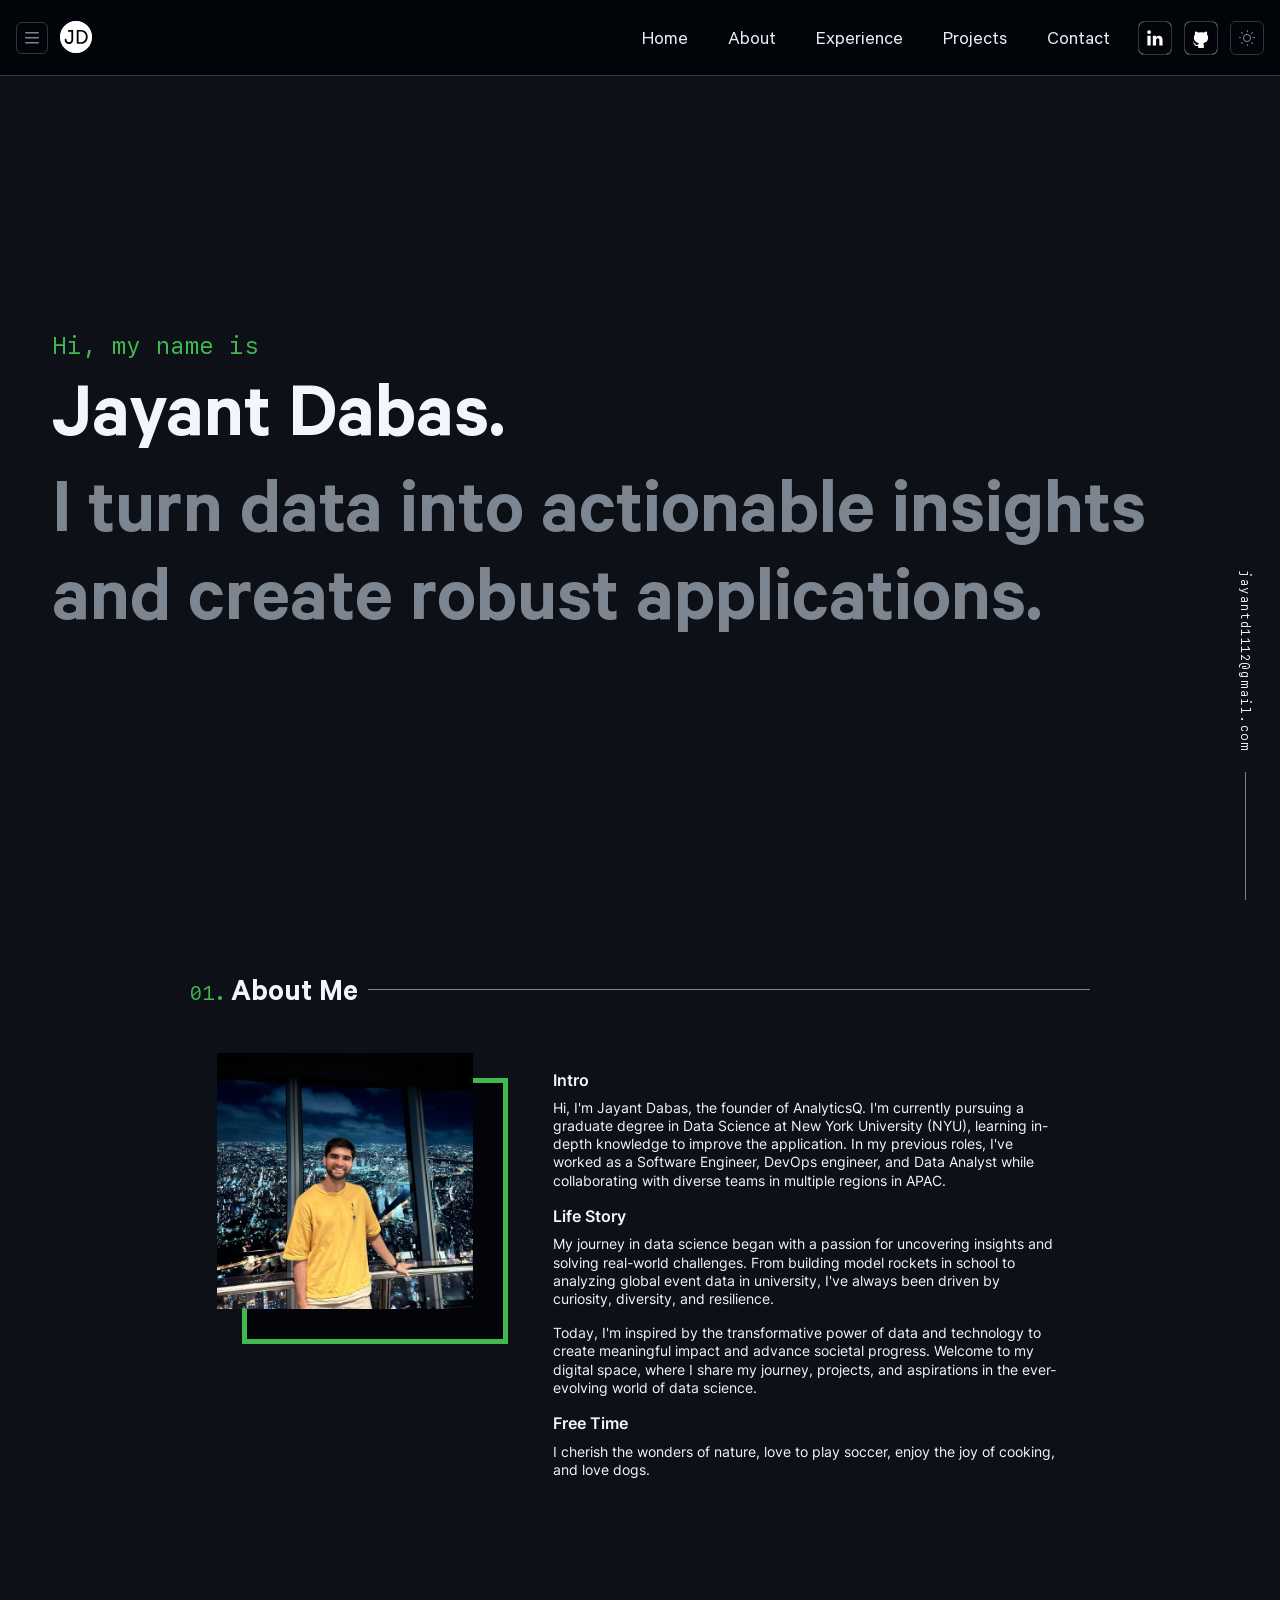
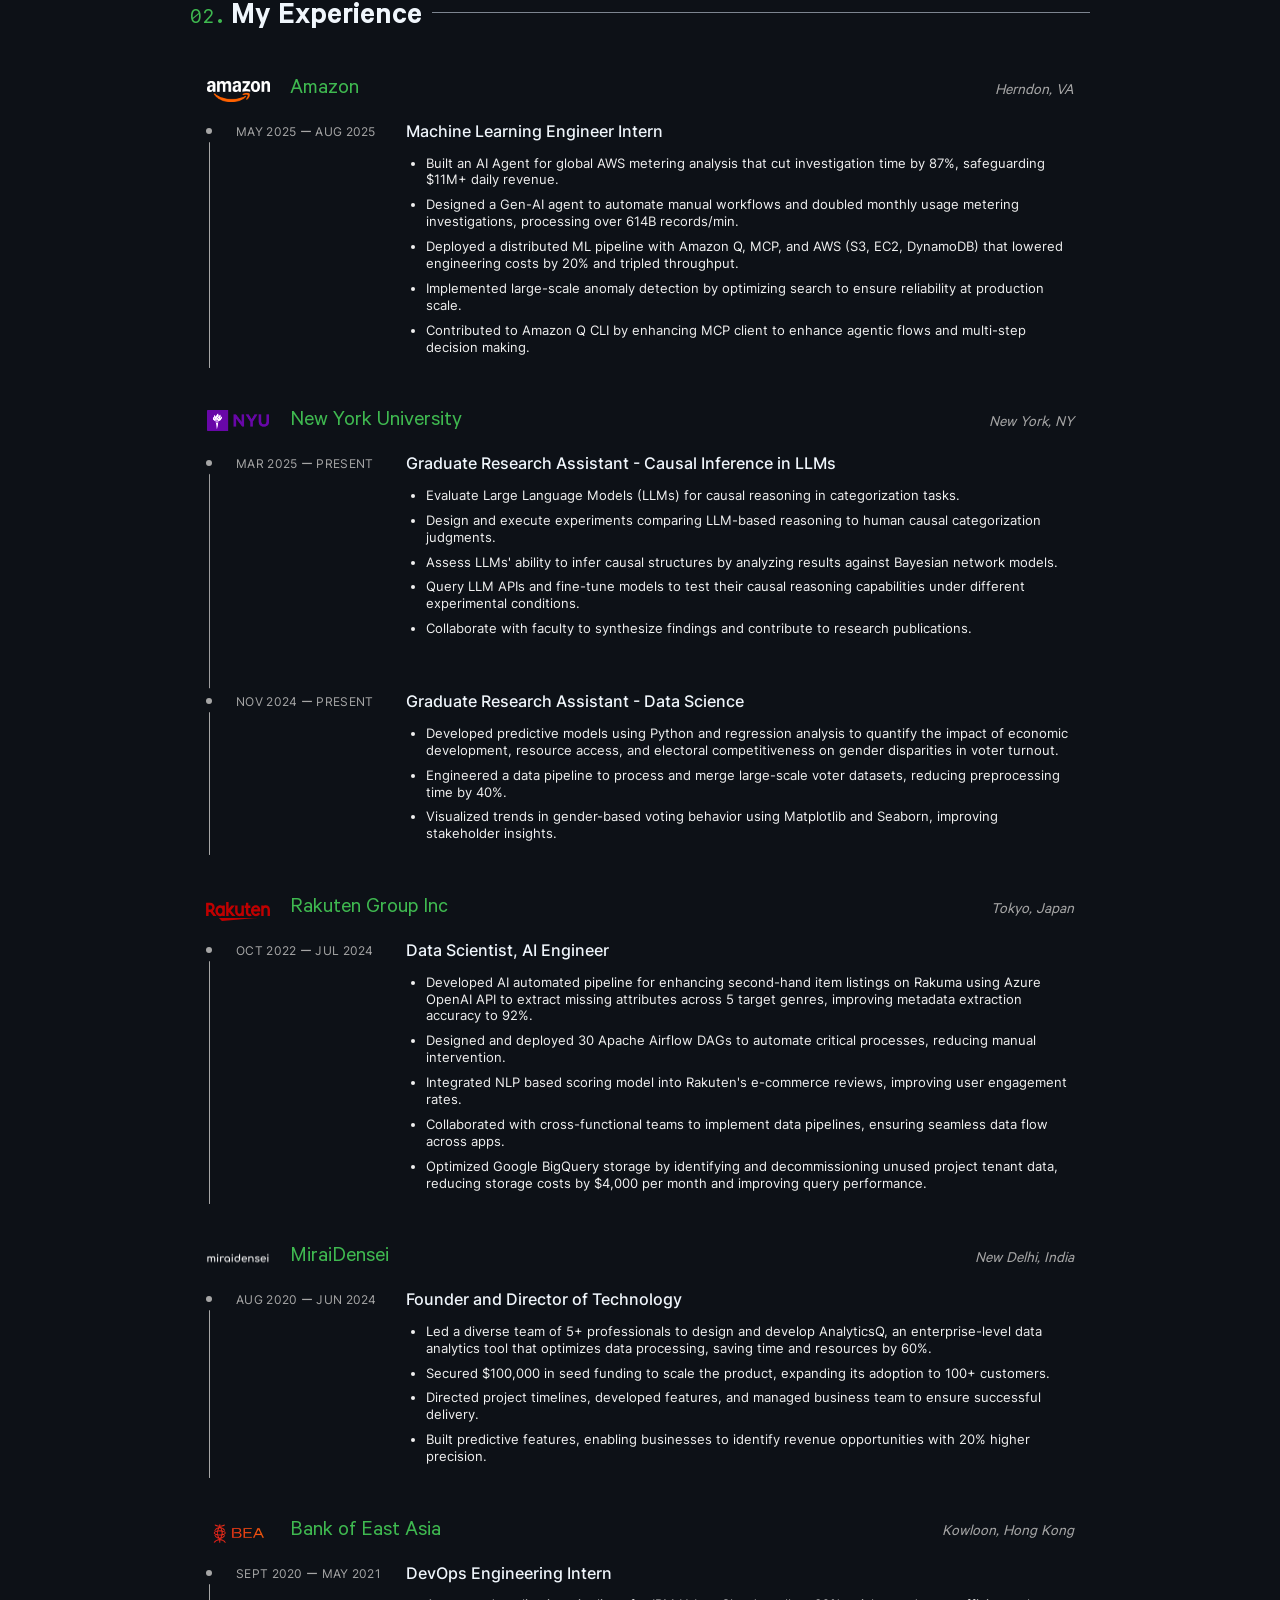
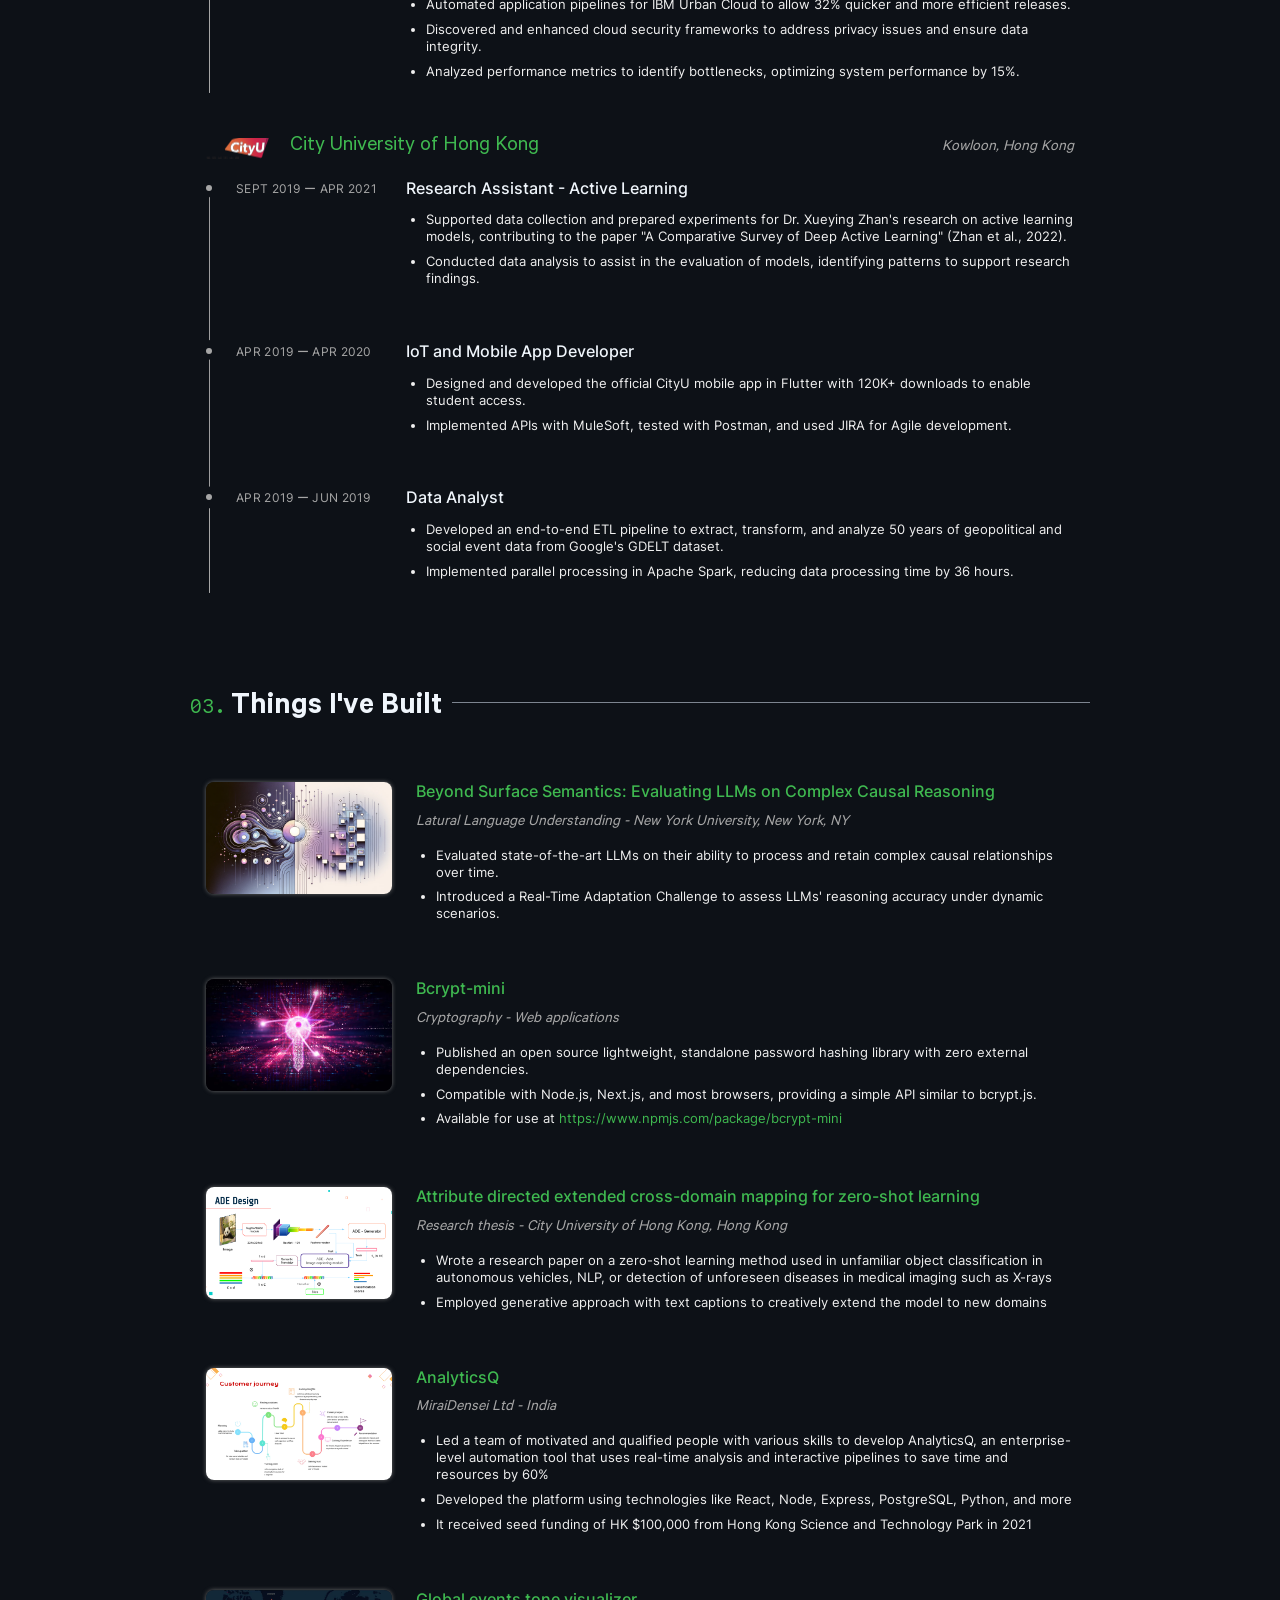
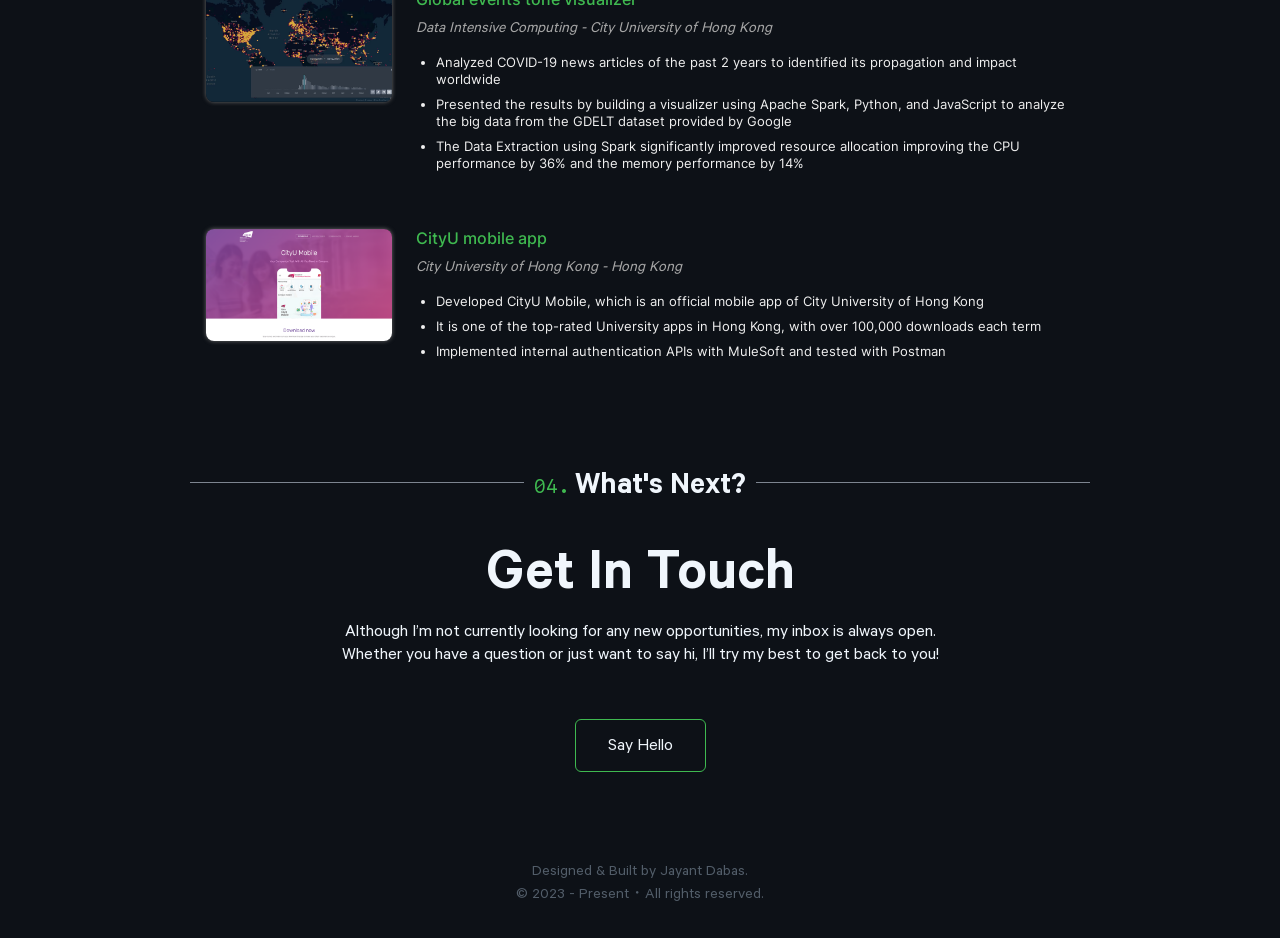
==== index.html @ b261d0c9 "Update index.html" ====
<!DOCTYPE html>
<html lang="en">

<head>

  <!-- Google tag (gtag.js) -->
  <script async src="https://www.googletagmanager.com/gtag/js?id=G-81ZZ52TX3E"></script>
  <script>
    window.dataLayer = window.dataLayer || [];
    function gtag() { dataLayer.push(arguments); }
    gtag('js', new Date());

    gtag('config', 'G-81ZZ52TX3E');
  </script>

  <script type="application/ld+json">
  {
    "@context": "https://schema.org",
    "@type": "Organization",
    "url": "https://dabasjayant.github.io/",
    "logo": "https://dabasjayant.github.io/assets/image/profile.jpeg",
    "name": "Jayant Dabas",
    "legalName": "Jayant Dabas",
    "keywords": "jayant dabas, software developer, technology, entrepreneur, person website, data science, machine learning, positive impact, analytical, artificial intelligence",
    "description": "Welcome to the digital space of Jayant Dabas, founder of AnalyticsQ and a graduate student in Data Science at NYU. Explore insights from a diverse career spanning software engineering, DevOps, and data analysis."
  }
  </script>

  <meta charset="utf-8">

  <meta name="viewport" content="width=device-width, initial-scale=1">

  <meta name="google-site-verification" content="XNe88k8NsszHUNG-4FlVKNtCWno34eiRzULheeuXE-c">

  <meta name="author" content="Jayant Dabas">
  <meta name="description" content="Welcome to the digital space of Jayant Dabas, founder of AnalyticsQ and a graduate student in Data Science at NYU. Explore insights from a diverse career spanning software engineering, DevOps, and data analysis.">
  <meta name="keywords" content="jayant dabas, software developer, technology, entrepreneur, personal website, data science, machine learning, positive impact, analytical, artificial intelligence">

  <link rel="apple-touch-icon" sizes="180x180" href="./apple-touch-icon.png">
  <link rel="icon" href="./favicon.ico?">
  <link rel="icon" type="image/png" sizes="32x32" href="./favicon-32x32.png">
  <link rel="icon" type="image/png" sizes="16x16" href="./favicon-16x16.png">
  <link rel="manifest" href="./site.webmanifest">
  <link rel="mask-icon" href="./safari-pinned-tab.svg" color="#02040a">
  <meta name="msapplication-TileColor" content="#02040a">
  <meta name="theme-color" content="#02040a">

  <meta property="og:type" content="article">
  <meta property="og:title" content="Jayant Dabas">
  <meta property="og:description" content="Welcome to the digital space of Jayant Dabas, founder of AnalyticsQ and a graduate student in Data Science at NYU. Explore insights from a diverse career spanning software engineering, DevOps, and data analysis.">
  <meta property="og:image" content="https://dabasjayant.github.io/assets/logo/rounded.png">
  <meta property="og:url" content="https://dabasjayant.github.io">
  <meta property="og:site_name" content="Jayant Dabas">

  <meta name="twitter:title" content="Jayant Dabas">
  <meta name="twitter:description" content="Welcome to the digital space of Jayant Dabas, founder of AnalyticsQ and a graduate student in Data Science at NYU. Explore insights from a diverse career spanning software engineering, DevOps, and data analysis.">
  <meta name="twitter:image" content="https://dabasjayant.github.io/assets/logo/rounded.png">
  <meta name="twitter:site" content="@dabasjayant">
  <meta name="twitter:creator" content="@dabasjayant">

  <title>Jayant Dabas</title>

  <link rel="stylesheet" href="./css/common.css">
  <link rel="stylesheet" href="./css/navbar.css">
  <link rel="stylesheet" href="./css/index.css">
</head>

<body>
  <header>
    <div class="header">
      <div class="header-left">
        <div class="global-navbar">
          <button aria-label="Open global navigation menu" id="nav-menu-btn" type="button" class="button button-icon">
            <svg aria-hidden="true" height="16" viewBox="0 0 16 16" version="1.1" width="16" data-view-component="true" class="octicon octicon-three-bars Button-visual">
              <path d="M1 2.75A.75.75 0 0 1 1.75 2h12.5a.75.75 0 0 1 0 1.5H1.75A.75.75 0 0 1 1 2.75Zm0 5A.75.75 0 0 1 1.75 7h12.5a.75.75 0 0 1 0 1.5H1.75A.75.75 0 0 1 1 7.75ZM1.75 12h12.5a.75.75 0 0 1 0 1.5H1.75a.75.75 0 0 1 0-1.5Z">
              </path>
            </svg>
          </button>
          <div class="overlay-backdrop" id="overlay-backdrop">
            <div class="overlay-modal" id="overlay-modal">
              <div class="overlay-modal-header">
                <a class="logo" href="https://dabasjayant.github.io" aria-label="Jayant Dabas">
                  <svg width="32" height="32" version="1.1" viewBox="0 0 384 384">
                    <defs>
                      <clipPath id="b">
                        <path d="M192 0C85.96 0 0 85.96 0 192s85.96 192 192 192 192-85.96 192-192S298.04 0 192 0" />
                      </clipPath>
                    </defs>
                    <g clip-path="url(#b)">
                      <path fill="none" stroke="#000" stroke-width="42" d="M192 0C85.96 0 0 85.96 0 192s85.96 192 192 192 192-85.96 192-192S298.04 0 192 0" />
                    </g>
                    <path
                      d="M211.846 273.143c-3.105 0-5.719-1.054-7.844-3.172-2.117-2.125-3.172-4.738-3.172-7.843V118.612c0-3.25 1.055-5.894 3.172-7.937 2.125-2.051 4.739-3.079 7.844-3.079h38.36c15.968 0 30.171 3.54 42.609 10.61 12.437 7.062 22.117 16.851 29.047 29.36 6.925 12.5 10.39 26.734 10.39 42.702 0 15.969-3.465 30.242-10.39 42.813-6.93 12.574-16.61 22.398-29.047 29.469-12.438 7.062-26.64 10.593-42.61 10.593Zm38.36-19.5c11.726 0 22.222-2.68 31.484-8.047 9.258-5.375 16.469-12.898 21.625-22.578 5.156-9.687 7.734-20.601 7.734-32.75 0-12.156-2.578-23.035-7.734-32.64-5.156-9.614-12.367-17.102-21.625-22.47-9.262-5.374-19.758-8.062-31.485-8.062h-27.343v126.547ZM107.342 275.268c-9.887 0-18.683-2.156-26.39-6.468-7.7-4.313-13.704-10.317-18.016-18.016-4.313-7.707-6.469-16.504-6.469-26.39 0-3.25 1.055-5.9 3.172-7.954 2.125-2.05 4.742-3.078 7.86-3.078 3.25 0 5.894 1.027 7.937 3.078 2.05 2.055 3.078 4.703 3.078 7.953 0 9.043 2.68 16.461 8.047 22.25 5.375 5.793 12.3 8.688 20.781 8.688 8.477 0 15.438-2.895 20.875-8.688 5.446-5.789 8.172-13.207 8.172-22.25V118.612c0-3.25 1.02-5.894 3.063-7.937 2.05-2.051 4.632-3.079 7.75-3.079 3.25 0 5.93 1.028 8.046 3.079 2.125 2.043 3.188 4.687 3.188 7.937v105.781c0 9.887-2.195 18.684-6.578 26.39-4.375 7.7-10.418 13.704-18.125 18.017-7.7 4.312-16.496 6.468-26.39 6.468Zm0 0" />
                    <path fill="none" stroke="#000" stroke-linecap="round" stroke-width="28" d="M14.002 14.001h56.76" transform="matrix(.75221 0 0 .75 94.463 108.073)" />
                  </svg>
                </a>
                <button aria-label="Close" id="nav-menu-close" type="button" class="button button-icon">
                  <svg aria-hidden="true" height="16" viewBox="0 0 16 16" version="1.1" width="16" data-view-component="true" class="octicon octicon-x">
                    <path
                      d="M3.72 3.72a.75.75 0 0 1 1.06 0L8 6.94l3.22-3.22a.749.749 0 0 1 1.275.326.749.749 0 0 1-.215.734L9.06 8l3.22 3.22a.749.749 0 0 1-.326 1.275.749.749 0 0 1-.734-.215L8 9.06l-3.22 3.22a.751.751 0 0 1-1.042-.018.751.751 0 0 1-.018-1.042L6.94 8 3.72 4.78a.75.75 0 0 1 0-1.06Z">
                    </path>
                  </svg>
                </button>
              </div>
              <div id="modal-content" class="overlay-modal-content">
                <a href="#home" aria-label="Home">
                  <div class="numbered-heading">Home</div>
                </a>
                <a href="#about" aria-label="About">
                  <div class="numbered-heading">About</div>
                </a>
                <a href="#experience" aria-label="Experience">
                  <div class="numbered-heading">Experience</div>
                </a>
                <a href="#projects" aria-label="Projects">
                  <div class="numbered-heading">Projects</div>
                </a>
                <a href="#contact" aria-label="Contact">
                  <div class="numbered-heading">Contact</div>
                </a>
                <a target="_blank" rel="noopener noreferrer" href="https://www.linkedin.com/in/dabasjayant/" aria-label="Resume">
                  <div class="resume-button">
                    <svg class="svg-icon" xmlns="http://www.w3.org/2000/svg" viewBox="0 0 24 24" fill="currentColor" width="24" height="24">
                      <path
                        d="M20.5 2h-17A1.5 1.5 0 002 3.5v17A1.5 1.5 0 003.5 22h17a1.5 1.5 0 001.5-1.5v-17A1.5 1.5 0 0020.5 2zM8 19H5v-9h3zM6.5 8.25A1.75 1.75 0 118.3 6.5a1.78 1.78 0 01-1.8 1.75zM19 19h-3v-4.74c0-1.42-.6-1.93-1.38-1.93A1.74 1.74 0 0013 14.19a.66.66 0 000 .14V19h-3v-9h2.9v1.3a3.11 3.11 0 012.7-1.4c1.55 0 3.36.86 3.36 3.66z">
                      </path>
                    </svg>
                    <span>Resume</span>
                  </div>
                </a>
                <a target="_blank" rel="noopener noreferrer" href="https://github.com/dabasjayant" aria-label="Github">
                  <div class="resume-button" style="margin-top: 24px;">
                    <svg class="svg-icon" xmlns="http://www.w3.org/2000/svg" viewBox="0 0 16 16" fill="currentColor" width="24" height="24">
                      <path
                        d="M8 0c4.42 0 8 3.58 8 8a8.013 8.013 0 0 1-5.45 7.59c-.4.08-.55-.17-.55-.38 0-.27.01-1.13.01-2.2 0-.75-.25-1.23-.54-1.48 1.78-.2 3.65-.88 3.65-3.95 0-.88-.31-1.59-.82-2.15.08-.2.36-1.02-.08-2.12 0 0-.67-.22-2.2.82-.64-.18-1.32-.27-2-.27-.68 0-1.36.09-2 .27-1.53-1.03-2.2-.82-2.2-.82-.44 1.1-.16 1.92-.08 2.12-.51.56-.82 1.28-.82 2.15 0 3.06 1.86 3.75 3.64 3.95-.23.2-.44.55-.51 1.07-.46.21-1.61.55-2.33-.66-.15-.24-.6-.83-1.23-.82-.67.01-.27.38.01.53.34.19.73.9.82 1.13.16.45.68 1.31 2.69.94 0 .67.01 1.3.01 1.49 0 .21-.15.45-.55.38A7.995 7.995 0 0 1 0 8c0-4.42 3.58-8 8-8Z">
                      </path>
                    </svg>
                    <span>Github</span>
                  </div>
                </a>
              </div>
            </div>
          </div>
        </div>
        <a class="logo" href="https://dabasjayant.github.io" aria-label="Jayant Dabas">
          <svg width="32" height="32" version="1.1" viewBox="0 0 384 384">
            <defs>
              <clipPath id="a">
                <path d="M192 0C85.96 0 0 85.96 0 192s85.96 192 192 192 192-85.96 192-192S298.04 0 192 0" />
              </clipPath>
            </defs>
            <g clip-path="url(#a)">
              <path fill="none" stroke="#000" stroke-width="42" d="M192 0C85.96 0 0 85.96 0 192s85.96 192 192 192 192-85.96 192-192S298.04 0 192 0" />
            </g>
            <path
              d="M211.846 273.143c-3.105 0-5.719-1.054-7.844-3.172-2.117-2.125-3.172-4.738-3.172-7.843V118.612c0-3.25 1.055-5.894 3.172-7.937 2.125-2.051 4.739-3.079 7.844-3.079h38.36c15.968 0 30.171 3.54 42.609 10.61 12.437 7.062 22.117 16.851 29.047 29.36 6.925 12.5 10.39 26.734 10.39 42.702 0 15.969-3.465 30.242-10.39 42.813-6.93 12.574-16.61 22.398-29.047 29.469-12.438 7.062-26.64 10.593-42.61 10.593Zm38.36-19.5c11.726 0 22.222-2.68 31.484-8.047 9.258-5.375 16.469-12.898 21.625-22.578 5.156-9.687 7.734-20.601 7.734-32.75 0-12.156-2.578-23.035-7.734-32.64-5.156-9.614-12.367-17.102-21.625-22.47-9.262-5.374-19.758-8.062-31.485-8.062h-27.343v126.547ZM107.342 275.268c-9.887 0-18.683-2.156-26.39-6.468-7.7-4.313-13.704-10.317-18.016-18.016-4.313-7.707-6.469-16.504-6.469-26.39 0-3.25 1.055-5.9 3.172-7.954 2.125-2.05 4.742-3.078 7.86-3.078 3.25 0 5.894 1.027 7.937 3.078 2.05 2.055 3.078 4.703 3.078 7.953 0 9.043 2.68 16.461 8.047 22.25 5.375 5.793 12.3 8.688 20.781 8.688 8.477 0 15.438-2.895 20.875-8.688 5.446-5.789 8.172-13.207 8.172-22.25V118.612c0-3.25 1.02-5.894 3.063-7.937 2.05-2.051 4.632-3.079 7.75-3.079 3.25 0 5.93 1.028 8.046 3.079 2.125 2.043 3.188 4.687 3.188 7.937v105.781c0 9.887-2.195 18.684-6.578 26.39-4.375 7.7-10.418 13.704-18.125 18.017-7.7 4.312-16.496 6.468-26.39 6.468Zm0 0" />
            <path fill="none" stroke="#000" stroke-linecap="round" stroke-width="28" d="M14.002 14.001h56.76" transform="matrix(.75221 0 0 .75 94.463 108.073)" />
          </svg>
        </a>
      </div>
      <div class="header-right">
        <div class="nav-large">
          <a href="#home" aria-label="Home">
            <div class="numbered-heading">Home</div>
          </a>
          <a href="#about" aria-label="About">
            <div class="numbered-heading">About</div>
          </a>
          <a href="#experience" aria-label="Experience">
            <div class="numbered-heading">Experience</div>
          </a>
          <a href="#projects" aria-label="Projects">
            <div class="numbered-heading">Projects</div>
          </a>
          <a href="#contact" aria-label="Contact">
            <div class="numbered-heading">Contact</div>
          </a>
        </div>
        <a target="_blank" rel="noopener noreferrer" href="https://www.linkedin.com/in/dabasjayant/" aria-label="LinkedIn" style="line-height: 0;">
          <svg class="svg-icon button" xmlns="http://www.w3.org/2000/svg" viewBox="0 0 24 24" fill="currentColor" width="24" height="24">
            <path
              d="M20.5 2h-17A1.5 1.5 0 002 3.5v17A1.5 1.5 0 003.5 22h17a1.5 1.5 0 001.5-1.5v-17A1.5 1.5 0 0020.5 2zM8 19H5v-9h3zM6.5 8.25A1.75 1.75 0 118.3 6.5a1.78 1.78 0 01-1.8 1.75zM19 19h-3v-4.74c0-1.42-.6-1.93-1.38-1.93A1.74 1.74 0 0013 14.19a.66.66 0 000 .14V19h-3v-9h2.9v1.3a3.11 3.11 0 012.7-1.4c1.55 0 3.36.86 3.36 3.66z">
            </path>
          </svg>
        </a>
        <a target="_blank" rel="noopener noreferrer" href="https://github.com/dabasjayant" aria-label="Github" style="line-height: 0;">
          <svg class="svg-icon button" xmlns="http://www.w3.org/2000/svg" viewBox="0 0 1792 1792" fill="currentColor" width="24" height="24" style="transform: translateY(0px);">
            <path
              d="M522 1352q-8 9-20-3-13-11-4-19 8-9 20 3 12 11 4 19zm-42-61q9 12 0 19-8 6-17-7t0-18q9-7 17 6zm-61-60q-5 7-13 2-10-5-7-12 3-5 13-2 10 5 7 12zm31 34q-6 7-16-3-9-11-2-16 6-6 16 3 9 11 2 16zm129 112q-4 12-19 6-17-4-13-15t19-7q16 5 13 16zm63 5q0 11-16 11-17 2-17-11 0-11 16-11 17-2 17 11zm58-10q2 10-14 14t-18-8 14-15q16-2 18 9zm964-956v960q0 119-84.5 203.5T1376 1664h-224q-16 0-24.5-1t-19.5-5-16-14.5-5-27.5v-239q0-97-52-142 57-6 102.5-18t94-39 81-66.5 53-105T1386 856q0-121-79-206 37-91-8-204-28-9-81 11t-92 44l-38 24q-93-26-192-26t-192 26q-16-11-42.5-27T578 459.5 492 446q-44 113-7 204-79 85-79 206 0 85 20.5 150t52.5 105 80.5 67 94 39 102.5 18q-40 36-49 103-21 10-45 15t-57 5-65.5-21.5T484 1274q-19-32-48.5-52t-49.5-24l-20-3q-21 0-29 4.5t-5 11.5 9 14 13 12l7 5q22 10 43.5 38t31.5 51l10 23q13 38 44 61.5t67 30 69.5 7 55.5-3.5l23-4q0 38 .5 103t.5 68q0 22-11 33.5t-22 13-33 1.5H416q-119 0-203.5-84.5T128 1376V416q0-119 84.5-203.5T416 128h960q119 0 203.5 84.5T1664 416z" />
          </svg>
        </a>
        <div id="theme-icon" class="ms-icon button"></div>
      </div>
    </div>
  </header>
  <div class="content">
    <section id="home" class="section-page">
      <div class="fadeup-enter-done code-style" style="transition-delay: 100ms;">
        <h1>Hi, my name is</h1>
      </div>
      <div class="fadeup-enter-done">
        <h2 class="big-heading">Jayant Dabas.</h2>
      </div>
      <div class="fadeup-enter-done" style="transition-delay: 300ms;">
        <h3 class="big-heading subtitle">I turn data into actionable insights and create robust applications.</h3>
      </div>
    </section>
    <section id="about" class="section">
      <h2 class="numbered-heading">About Me</h2>
      <div class="details">
        <img class="profile-image" src="./assets/image/profile.jpeg" alt="Jayant Dabas">
        <div class="intro">
          <h3>Intro</h3>
          <p>Hi, I&apos;m Jayant Dabas, the founder of AnalyticsQ. I&apos;m currently pursuing a graduate degree in Data Science at New York University (NYU), learning in-depth knowledge to improve the application. In my previous roles, I&apos;ve worked as a Software Engineer, DevOps engineer, and Data Analyst while collaborating with diverse teams in multiple regions in APAC.</p>
          
          <h3>Life Story</h3>
          <p>My journey in data science began with a passion for uncovering insights and solving real-world challenges. From building model rockets in school to analyzing global event data in university, I&apos;ve always been driven by curiosity, diversity, and resilience.</p>
          <p>Today, I&apos;m inspired by the transformative power of data and technology to create meaningful impact and advance societal progress. Welcome to my digital space, where I share my journey, projects, and aspirations in the ever-evolving world of data science.</p>
          
          <h3>Free Time</h3>
          <p>I cherish the wonders of nature, love to play soccer, enjoy the joy of cooking, and love dogs.</p>
        </div>
      </div>
    </section>
    <section id="experience" class="section">
      <h2 class="numbered-heading">My Experience</h2>
      <div class="section-body">
        <!-- Amazon -->
        <div class="item-company">
          <div class="company-title">
            <div class="company-logo amazon-logo"></div>
            <a target="_blank" rel="noopener noreferrer" href="https://aws.amazon.com/" aria-label="Amazon">Amazon</a>
          </div>
          <div class="company-location">Herndon, VA</div>
        </div>
        <div class="item">
          <div class="item-timeline"><div></div><div></div></div>
          <div class="item-wrapper">
            <div class="item-date">May 2025 ー Aug 2025</div>
            <div class="item-body">
              <div class="item-title">Machine Learning Engineer Intern</div>
              <div class="item-detail">
                <ul>
                  <li>Built an AI Agent for global AWS metering analysis that cut investigation time by 87%, safeguarding $11M+ daily revenue.</li>
                  <li>Designed a Gen-AI agent to automate manual workflows and doubled monthly usage metering investigations, processing over 614B records/min.</li>
                  <li>Deployed a distributed ML pipeline with Amazon Q, MCP, and AWS (S3, EC2, DynamoDB) that lowered engineering costs by 20% and tripled throughput.</li>
                  <li>Implemented large-scale anomaly detection by optimizing search to ensure reliability at production scale.</li>
                  <li>Contributed to Amazon Q CLI by enhancing MCP client to enhance agentic flows and multi-step decision making.</li>
                </ul>
              </div>
            </div>
          </div>
        </div>

        <!-- New York University -->
        <div class="item-company">
          <div class="company-title">
            <div class="company-logo nyu-logo"></div>
            <a target="_blank" rel="noopener noreferrer" href="https://www.nyu.edu" aria-label="New York University">New York University</a>
          </div>
          <div class="company-location">New York, NY</div>
        </div>
        <div class="item">
          <div class="item-timeline"><div></div><div style="
            position: absolute;
            transform: translateY(12px) scale(0.95);
          "></div></div>
          <div class="item-wrapper">
            <div class="item-date">Mar 2025 ー Present</div>
            <div class="item-body">
              <div class="item-title">Graduate Research Assistant - Causal Inference in LLMs</div>
              <div class="item-detail">
                <ul>
                  <li>Evaluate Large Language Models (LLMs) for causal reasoning in categorization tasks.</li>
                  <li>Design and execute experiments comparing LLM-based reasoning to human causal categorization judgments.</li>
                  <li>Assess LLMs&apos; ability to infer causal structures by analyzing results against Bayesian network models.</li>
                  <li>Query LLM APIs and fine-tune models to test their causal reasoning capabilities under different experimental conditions.</li>
                  <li>Collaborate with faculty to synthesize findings and contribute to research publications.</li>
                </ul>
              </div>
            </div>
          </div>
        </div>
        <div class="item">
          <div class="item-timeline"><div></div><div></div></div>
          <div class="item-wrapper">
            <div class="item-date">Nov 2024 ー Present</div>
            <div class="item-body">
              <div class="item-title">Graduate Research Assistant - Data Science</div>
              <div class="item-detail">
                <ul>
                  <li>Developed predictive models using Python and regression analysis to quantify the impact of economic development, resource access, and electoral competitiveness on gender disparities in voter turnout.</li>
                  <li>Engineered a data pipeline to process and merge large-scale voter datasets, reducing preprocessing time by 40%.</li>
                  <li>Visualized trends in gender-based voting behavior using Matplotlib and Seaborn, improving stakeholder insights.</li>
                </ul>
              </div>
            </div>
          </div>
        </div>

        <!-- Rakuten -->
        <div class="item-company">
          <div class="company-title">
            <div class="company-logo rakuten-logo"></div>
            <a target="_blank" rel="noopener noreferrer" href="https://global.rakuten.com/corp/" aria-label="Rakuten">Rakuten Group Inc</a>
          </div>
          <div class="company-location">Tokyo, Japan</div>
        </div>
        <div class="item">
          <div class="item-timeline"><div></div><div></div></div>
          <div class="item-wrapper">
            <div class="item-date">Oct 2022 ー Jul 2024</div>
            <div class="item-body">
              <div class="item-title">Data Scientist, AI Engineer</div>
              <div class="item-detail">
                <ul>
                  <li>Developed AI automated pipeline for enhancing second-hand item listings on Rakuma using Azure OpenAI API to extract missing attributes across 5 target genres, improving metadata extraction accuracy to 92%.</li>
                  <li>Designed and deployed 30 Apache Airflow DAGs to automate critical processes, reducing manual intervention.</li>
                  <li>Integrated NLP based scoring model into Rakuten&apos;s e-commerce reviews, improving user engagement rates.</li>
                  <li>Collaborated with cross-functional teams to implement data pipelines, ensuring seamless data flow across apps.</li>
                  <li>Optimized Google BigQuery storage by identifying and decommissioning unused project tenant data, reducing storage costs by $4,000 per month and improving query performance.</li>
                </ul>
              </div>
            </div>
          </div>
        </div>

        <!-- Miraidensei -->
        <div class="item-company">
          <div class="company-title">
            <div class="company-logo miraidensei-logo"></div>
            <a target="_blank" rel="noopener noreferrer" href="" aria-label="MiraiDensei">MiraiDensei</a>
          </div>
          <div class="company-location">New Delhi, India</div>
        </div>
        <div class="item">
          <div class="item-timeline"><div></div><div></div></div>
          <div class="item-wrapper">
            <div class="item-date">Aug 2020 ー Jun 2024</div>
            <div class="item-body">
              <div class="item-title">Founder and Director of Technology</div>
              <div class="item-detail">
                <ul>
                  <li>Led a diverse team of 5+ professionals to design and develop AnalyticsQ, an enterprise-level data analytics tool that optimizes data processing, saving time and resources by 60%.</li>
                  <li>Secured $100,000 in seed funding to scale the product, expanding its adoption to 100+ customers.</li>
                  <li>Directed project timelines, developed features, and managed business team to ensure successful delivery.</li>
                  <li>Built predictive features, enabling businesses to identify revenue opportunities with 20% higher precision.</li>
                </ul>
              </div>
            </div>
          </div>
        </div>

        <!-- Bank of East Asia -->
        <div class="item-company">
          <div class="company-title">
            <div class="company-logo bea-logo"></div>
            <a target="_blank" rel="noopener noreferrer" href="https://www.hkbea.com/html/en/index.html" aria-label="Bank of East Asia">Bank of East Asia</a>
          </div>
          <div class="company-location">Kowloon, Hong Kong</div>
        </div>
        <div class="item">
          <div class="item-timeline"><div></div><div></div></div>
          <div class="item-wrapper">
            <div class="item-date">Sept 2020 ー May 2021</div>
            <div class="item-body">
              <div class="item-title">DevOps Engineering Intern</div>
              <div class="item-detail">
                <ul>
                  <li>Automated application pipelines for IBM Urban Cloud to allow 32% quicker and more efficient releases.</li>
                  <li>Discovered and enhanced cloud security frameworks to address privacy issues and ensure data integrity.</li>
                  <li>Analyzed performance metrics to identify bottlenecks, optimizing system performance by 15%.</li>
                </ul>
              </div>
            </div>
          </div>
        </div>

        <!-- CityU Hong Kong -->
        <div class="item-company">
          <div class="company-title">
            <div class="company-logo cityu-logo"></div>
            <a target="_blank" rel="noopener noreferrer" href="https://www.cityu.edu.hk/" aria-label="City University of Hong Kong">City University of Hong Kong</a>
          </div>
          <div class="company-location">Kowloon, Hong Kong</div>
        </div>
        <div class="item">
          <div class="item-timeline"><div></div><div style="
            position: absolute;
            transform: translateY(12px) scale(0.95);
          "></div></div>
          <div class="item-wrapper">
            <div class="item-date">Sept 2019 ー Apr 2021</div>
            <div class="item-body">
              <div class="item-title">Research Assistant - Active Learning</div>
              <div class="item-detail">
                <ul>
                  <li>Supported data collection and prepared experiments for Dr. Xueying Zhan&apos;s research on active learning models, contributing to the paper "A Comparative Survey of Deep Active Learning" (Zhan et al., 2022).</li>
                  <li>Conducted data analysis to assist in the evaluation of models, identifying patterns to support research findings.</li>
                </ul>
              </div>
            </div>
          </div>
        </div>
        <div class="item">
          <div class="item-timeline"><div></div><div style="
            position: absolute;
            transform: translateY(12px) scale(0.95);
          "></div></div>
          <div class="item-wrapper">
            <div class="item-date">Apr 2019 ー Apr 2020</div>
            <div class="item-body">
              <div class="item-title">IoT and Mobile App Developer</div>
              <div class="item-detail">
                <ul>
                  <li>Designed and developed the official CityU mobile app in Flutter with 120K+ downloads to enable student access.</li>
                  <li>Implemented APIs with MuleSoft, tested with Postman, and used JIRA for Agile development.</li>
                </ul>
              </div>
            </div>
          </div>
        </div>
        <div class="item">
          <div class="item-timeline"><div></div><div></div></div>
          <div class="item-wrapper">
            <div class="item-date">Apr 2019 ー Jun 2019</div>
            <div class="item-body">
              <div class="item-title">Data Analyst</div>
              <div class="item-detail">
                <ul>
                  <li>Developed an end-to-end ETL pipeline to extract, transform, and analyze 50 years of geopolitical and social event data from Google&apos;s GDELT dataset.</li>
                  <li>Implemented parallel processing in Apache Spark, reducing data processing time by 36 hours.</li>
                </ul>
              </div>
            </div>
          </div>
        </div>
      </div>
    </section>
    <section id="projects" class="section">
      <h2 class="numbered-heading">Things I&apos;ve Built</h2>
      <div class="section-body">
        <div class="item">
          <div class="item-image" style="background-image: url('./assets/image/project_beyond_semantics.png');"></div>
          <div class="item-body">
            <div class="item-title"><a target="_blank" rel="noopener noreferrer" href="#" aria-label="Attribute directed exteded cross-domain mapping for zero-shot learning">
                Beyond Surface Semantics: Evaluating LLMs on Complex Causal Reasoning</a></div>
            <div class="item-subtitle">Latural Language Understanding - New York University, New York, NY</div>
            <div class="item-detail">
              <ul>
                <li>Evaluated state-of-the-art LLMs on their ability to process and retain complex causal relationships over time.</li>
                <li>Introduced a Real-Time Adaptation Challenge to assess LLMs&apos; reasoning accuracy under dynamic scenarios.</li>
              </ul>
            </div>
          </div>
        </div>

        <div class="item">
          <div class="item-image" style="background-image: url('./assets/image/project_bcrypt_mini.png');"></div>
          <div class="item-body">
            <div class="item-title"><a target="_blank" rel="noopener noreferrer" href="https://www.npmjs.com/package/bcrypt-mini" aria-label="Attribute directed exteded cross-domain mapping for zero-shot learning">
                Bcrypt-mini</a></div>
            <div class="item-subtitle">Cryptography - Web applications</div>
            <div class="item-detail">
              <ul>
                <li>Published an open source lightweight, standalone password hashing library with zero external dependencies.</li>
                <li>Compatible with Node.js, Next.js, and most browsers, providing a simple API similar to bcrypt.js.</li>
                <li>Available for use at <a target="_blank" rel="noopener noreferrer" href="https://www.npmjs.com/package/bcrypt-mini" aria-label="Attribute directed exteded cross-domain mapping for zero-shot learning">
                  https://www.npmjs.com/package/bcrypt-mini</a></li>
              </ul>
            </div>
          </div>
        </div>

        <div class="item">
          <div class="item-image" style="background-image: url('./assets/image/project_ade_zsl.png');"></div>
          <div class="item-body">
            <div class="item-title"><a target="_blank" rel="noopener noreferrer" href="./assets/files/ade_zsl_report.pdf" aria-label="Attribute directed exteded cross-domain mapping for zero-shot learning">
                Attribute directed extended cross-domain mapping for zero-shot learning</a></div>
            <div class="item-subtitle">Research thesis - City University of Hong Kong, Hong Kong</div>
            <div class="item-detail">
              <ul>
                <li>Wrote a research paper on a zero-shot learning method used in unfamiliar object classification in autonomous vehicles, NLP, or detection of unforeseen diseases in medical imaging such as X-rays</li>
                <li>Employed generative approach with text captions to creatively extend the model to new domains</li>
              </ul>
            </div>
          </div>
        </div>

        <div class="item">
          <div class="item-image" style="background-image: url('./assets/image/project_analyticsq.png');"></div>
          <div class="item-body">
            <div class="item-title"><a target="_blank" rel="noopener noreferrer" href="#" aria-label="AnalyticsQ">AnalyticsQ</a></div>
            <div class="item-subtitle">MiraiDensei Ltd - India</div>
            <div class="item-detail">
              <ul>
                <li>Led a team of motivated and qualified people with various skills to develop AnalyticsQ, an enterprise-level automation tool that uses real-time analysis and interactive pipelines to save time and resources by 60%</li>
                <li>Developed the platform using technologies like React, Node, Express, PostgreSQL, Python, and more</li>
                <li>It received seed funding of HK $100,000 from Hong Kong Science and Technology Park in 2021</li>
              </ul>
            </div>
          </div>
        </div>
        <div class="item">
          <div class="item-image" style="background-image: url('./assets/image/project_global_events.png');"></div>
          <div class="item-body">
            <div class="item-title"><a target="_blank" rel="noopener noreferrer" href="https://github.com/dabasjayant/global-events-tone-visualizer" aria-label="Global events tone visualizer">Global events tone visualizer</a></div>
            <div class="item-subtitle">Data Intensive Computing - City University of Hong Kong</div>
            <div class="item-detail">
              <ul>
                <li>Analyzed COVID-19 news articles of the past 2 years to identified its propagation and impact worldwide</li>
                <li>Presented the results by building a visualizer using Apache Spark, Python, and JavaScript to analyze the big data from the GDELT dataset provided by Google</li>
                <li>The Data Extraction using Spark significantly improved resource allocation improving the CPU performance by 36% and the memory performance by 14%</li>
              </ul>
            </div>
          </div>
        </div>
        <div class="item">
          <div class="item-image" style="background-image: url('./assets/image/project_cityu_mobile.png');"></div>
          <div class="item-body">
            <div class="item-title"><a target="_blank" rel="noopener noreferrer" href="https://www.cityu.edu.hk/esu/CityuMobile/" aria-label="CityU Mobile">CityU mobile app</a></div>
            <div class="item-subtitle">City University of Hong Kong - Hong Kong</div>
            <div class="item-detail">
              <ul>
                <li>Developed CityU Mobile, which is an official mobile app of City University of Hong Kong</li>
                <li>It is one of the top-rated University apps in Hong Kong, with over 100,000 downloads each term</li>
                <li>Implemented internal authentication APIs with MuleSoft and tested with Postman</li>
              </ul>
            </div>
          </div>
        </div>
      </div>
    </section>
    <section id="contact" class="section">
      <h2 class="numbered-heading-center">
        <span class="number">04.</span>What&apos;s Next?
      </h2>
      <div class="details-center">
        <h2 class="big-heading">Get In Touch</h2>
        <p>Although I’m not currently looking for any new opportunities, my inbox is always open. Whether you have a question or just want to say hi, I’ll try my best to get back to you!
        </p>
        <a class="contact-btn" target="_blank" rel="noopener noreferrer" href="mailto:jayantd1112@gmail.com" aria-label="Mail">Say Hello</a>
      </div>
    </section>
  </div>
  <div class="vertical-social"></div>
  <div class="vertical-email">
    <a target="_blank" rel="noopener noreferrer" href="mailto:jayantd1112@gmail.com" aria-label="Mail">jayantd1112@gmail.com</a>
  </div>

  <div class="footer">
    <p>Designed & Built by Jayant Dabas. <br />© 2023 - Present・All rights reserved.</p>
  </div>

  <script src="https://ajax.googleapis.com/ajax/libs/jquery/3.7.0/jquery.min.js"></script>
  <script src="./js/common.js"></script>
  <script src="./js/navbar.js"></script>
  <script src="./js/index.js"></script>

</body>

</html>
---- css/common.css ----
@font-face {
  font-family: Calibre;
  src: url('./../assets/font/Calibre-Regular.woff2') format('woff2');
  font-weight: 400;
}
@font-face {
  font-family: Calibre;
  src: url('./../assets/font/Calibre-Medium.woff2') format('woff2');
  font-weight: 500;
}
@font-face {
  font-family: Calibre;
  src: url('./../assets/font/Calibre-Semibold.woff2') format('woff2');
  font-weight: 600;
}

@font-face {
  font-family: SF Mono;
  src: url('./../assets/font/SFMono-Regular.woff2') format('woff2');
}

@font-face {
  font-family: Segoe_Fluent;
  src: url('./../assets/font/Segoe_Fluent/Segoe_Fluent.ttf') format('truetype');
}

@font-face {
  font-family: Segoe_MDL2;
  src: url('./../assets/font/Segoe_MDL2/Segoe_MDL2.ttf') format('truetype');
}

@font-face {
  font-family: Inter;
  src: url('./../assets/font/Inter_variable.ttf') format('truetype');
}

html {
  scroll-behavior: smooth;
}

body {
  margin: 0;
  padding: 0;
  font-family: 'Calibre','Inter','San Francisco','SF Pro Text',-apple-system,system-ui,sans-serif;
}
body.light {
  background-color: #ffffff;
  color: #02040a;
}
body.dark {
  background-color: #0d1117;
  /* background-color: #02040a; */
  color: #f0f6fc;
}

header {
  position: sticky;
  top: 0;
  z-index: 999;
}
.light .header {
  color: #1f2328;
  box-shadow: inset 0 -1px #e6e6e6;
  background-color: #ffffff;
}
.dark .header {
  color: #e6edf3;
  box-shadow: inset 0 -1px #30363d;
  background-color: #010409;
  /* background-color: #02040a; */
}

.header {
  display: flex;
  justify-content: space-between;
  padding: 14px 16px;
  gap: 12px;
}

.header-left, .header-right {
  display: flex;
  align-items: center;
  gap: 12px;
}

#theme-icon {
  font-size: 16px;
}

.ms-icon {
  font-family: Segoe_Fluent;
}

.header .button {
  position: relative;
  display: grid;
  grid-auto-columns: max-content;
  width: 32px;
  height: 32px;
  background: transparent;
  border-radius: 6px;
  align-items: center;
  justify-content: center;
  cursor: pointer;
  transition: 250ms ease all;
}
.light .header .button {
  color: #656d76;
  fill: #656d76;
  border: 1px solid #d0d7de;
}
.dark .header .button {
  color: #7d8590;
  fill: #7d8590;
  border: 1px solid #30363d;
}
.light .header .button:hover {
  border-color: #656d76;
}
.dark .header .button:hover {
  border-color: #7d8590;
}

.button-icon {
  place-content: center;
}

.header .header-left > .logo svg {
  margin-top: 5px;
}
.light .header .logo svg path {
  fill: #ffffff;
  stroke: #ffffff;
}
.light .header .logo svg path:first-child {
  fill: #02040a;
  stroke: #02040a;
}
.dark .header .logo svg path:first-child {
  fill: #ffffff;
  stroke: #ffffff;
}

.footer {
  display: flex;
  -webkit-box-pack: center;
  justify-content: center;
  -webkit-box-align: center;
  align-items: center;
  flex-direction: column;
  padding: 16px;
  width: calc(100% - 32px);
  text-align: center;
}
.light .footer {
  color: #7f8fa1;
}
.dark .footer {
  color: #525d69;
}
---- css/navbar.css ----
.overlay-backdrop {
  align-items: center;
  justify-content: left;
  top: 0;
  left: 0;
  right: 0;
  display: flex;
  position: fixed;
  z-index: 999;
  display: none;
}
.light .overlay-backdrop {
  background-color: rgba(175,184,193,0.2);
}
.dark .overlay-backdrop {
  background-color: rgba(110,118,129,0.4);
}

.overlay-modal {
  border-radius: 12px;
  border-bottom-left-radius: 0;
  border-top-left-radius: 0;
  white-space: normal;
  display: flex;
  flex-direction: column;
  opacity: 1;
  min-width: 192px;
  height: 100vh;
  width: min(320px, 100vw - 2rem);
  animation: slideInRight .25s cubic-bezier(0.33, 1, 0.68, 1) 0s 1 normal none running;
}
.light .overlay-modal {
  background-color: #ffffff;
  box-shadow: 0 1px 3px rgba(31,35,40,0.12), 0 8px 24px rgba(66,74,83,0.12);
}
.dark .overlay-modal {
  background-color: #161b22;
  box-shadow: 0 0 0 1px #30363d, 0 16px 32px rgba(1,4,9,0.85);
}

@keyframes slideInRight {
  0% {
    transform: translateX(-100%);
  }
}

.overlay-modal-header {
  display: flex;
  justify-content: space-between;
  padding: 16px;
  gap: 12px;
  color: #e6edf3;
}
.overlay-modal-header .button {
  border-color: transparent !important;
}
.light .overlay-modal-header .button:hover {
  background-color: #f3f4f6;
}
.dark .overlay-modal-header .button:hover {
  background-color: #30363d;
}

.overlay-modal-content {
  counter-reset: a;
  padding: 32px;
  overflow-y: scroll;
}

.overlay-modal-content a {
  outline: none;
  text-decoration: none;
  color: inherit;
  cursor: pointer;
}

.overlay-modal-content a:first-of-type .numbered-heading::before {
  counter-set: a;
  content: none;
}
.overlay-modal-content a .numbered-heading::before {
  counter-increment: a 1;
  content: "0" counter(a) ".";
}

.overlay-modal-content a .numbered-heading::after {
  content: none;
}

.nav-large {
  counter-reset: a;
  display: flex;
  align-items: center;
  display: none;
  gap: 8px;
}

.nav-large a {
  outline: none;
  text-decoration: none;
  color: inherit;
  cursor: pointer;
}

.nav-large a:hover {
  color: #3fb950;
}

.nav-large a .numbered-heading {
  font-size: 20px;
  margin: 15px 16px 9px;
  width: max-content;
}

.nav-large a .numbered-heading::before {
  counter-increment: a 1;
  content: none;
}

.nav-large a .numbered-heading::after {
  content: none;
}

.resume-button {
  padding: 16px 16px 12px;
  line-height: 0;
  display: flex;
  align-items: center;
  justify-content: center;
  grid-auto-columns: max-content;
  background: transparent;
  border-radius: 6px;
  font-size: clamp(26px, 5vw, 26px);
  cursor: pointer;
  transition: 250ms ease all;
}
.light .resume-button {
  fill: #656d76;
  border: 1px solid #d0d7de;
}
.dark .resume-button {
  fill: #7d8590;
  border: 1px solid #30363d;
}
.light .resume-button:hover {
  color: #02040a !important;
  border-color: #656d76;
}
.dark .resume-button:hover {
  color: #f0f6fc !important;
  border-color: #7d8590;
}

.resume-button span {
  transform: translateY(4px);
  margin-left: 6px;
}

.nav-large .resume-button {
  padding: 8px 16px 4px;
  font-size: 20px;
}

.header-right .svg-icon {
  padding: 3px;
  width: 26px;
  height: 26px;
  transition: none;
}
.light .header-right .svg-icon {
  background-color: #02040a;
  box-shadow: inset 0px 0px 0px 6px #ffffff;
}
.light .header-right .svg-icon path {
  fill: #ffffff;
}
.dark .header-right .svg-icon {
  background-color: #ffffff;
  box-shadow: inset 0px 0px 0px 6px #02040a;
}
.dark .header-right .svg-icon path {
  fill: #02040a;
}

@media screen and (min-width: 820px) {
  .nav-large {
    display: flex;
  }
}
---- css/index.css ----
.content {
  padding: 0px 24px;
  counter-reset: section;
  min-width: 320px;
}

#about, #experience, #projects {
  padding-bottom: 0px;
}

.section-page {
  display: flex;
  -webkit-box-pack: center;
  justify-content: center;
  -webkit-box-align: center;
  flex-direction: column;
  align-items: flex-start;
  min-height: calc(100vh - 68px);
  max-width: 1180px;
  margin: 0 auto;
  padding: 36px 0px;
  line-height: 1.3;
  scroll-margin: 76px;
}

.code-style h1 {
  margin: 0px 0px 20px 0px;
  font-family: 'SF Mono','Fira Code','Fira Mono','Roboto Mono',monospace;
  font-size: 24px;
  font-weight: 400;
  line-height: 1.1;
  color: #3fb950;
}

.big-heading {
  margin: 0px;
  font-family: 'Calibre','Inter','San Francisco','SF Pro Text',-apple-system,system-ui,sans-serif;
  font-size: clamp(40px, 8vw, 80px);
  font-weight: 600;
  line-height: 1.1;
}

.light .subtitle {
  margin-top: 8px;
  color: #6a6a6a;
}
.dark .subtitle {
  margin-top: 8px;
  color: #7d8590;
}

#about .details {
  display: flex;
  flex-direction: column;
}

.intro {
  font-family: 'Inter';
  font-size: 14px;
}
.intro h3 {
  font-weight: 600;
  margin-bottom: 0px;
}
.intro p {
  margin: 8px 0px 16px;
}
.intro a {
  outline: none;
  text-decoration: none;
  color: #3fb950;
  display: inline-block;
}
.intro > a::after {
  content: "";
  margin-top: 2px;
  display: block;
  width: 0px;
  height: 1px;
  position: relative;
  bottom: 0.37em;
  background-color: #3fb950;
  opacity: 0.8;
  transition: all 0.25s cubic-bezier(0.645, 0.045, 0.355, 1);
}
.intro a:hover::after {
  width: 100%;
}

.section {
  overflow: auto;
  scroll-margin-top: 76px;
  margin: 0px auto;
  padding: 60px 0px;
  font-size: 18px;
  max-width: 900px;
  line-height: 1.3;
  transition: opacity 0.5s cubic-bezier(0.645, 0.045, 0.355, 1) 0.2s, transform 0.5s cubic-bezier(0.645, 0.045, 0.355, 1) 0.2s;
}

.section h2 {
  font-weight: 600;
  line-height: 1.1;
}

.numbered-heading {
  display: flex;
  -webkit-box-align: center;
  align-items: center;
  margin: 10px 0px 40px;
  width: 100%;
  font-size: clamp(26px, 5vw, 32px);
  white-space: nowrap;
}

.numbered-heading::before {
  counter-increment: section 1;
  content: "0" counter(section) ".";
  margin-bottom: 5px;
  margin-right: 5px;
  color: #3fb950;
  font-family: 'SF Mono','Fira Code','Fira Mono','Roboto Mono',monospace;
  font-size: clamp(16px, 3vw, 20px);
  font-weight: 400;
}

.numbered-heading::after {
  content: "";
  display: block;
  margin-top: -12px;
  width: 100%;
  height: 1px;
  margin-left: 10px;
}
.light .numbered-heading::after {
  background-color: #e0e0e0;
}
.dark .numbered-heading::after {
  background-color: #7d8590;
}

.numbered-heading-center {
  display: flex;
  -webkit-box-align: center;
  align-items: center;
  justify-content: center;
  margin: 10px 0px 40px;
  width: 100%;
  font-size: clamp(26px, 5vw, 32px);
  white-space: nowrap;
}

.numbered-heading-center .number {
  counter-increment: section 1;
  content: "0" counter(section) ".";
  margin-bottom: 5px;
  margin-right: 5px;
  color: #3fb950;
  font-family: 'SF Mono','Fira Code','Fira Mono','Roboto Mono',monospace;
  font-size: clamp(16px, 3vw, 20px);
  font-weight: 400;
}

.numbered-heading-center::before {
  content: "";
  display: block;
  margin-top: -12px;
  width: 100%;
  height: 1px;
  margin-right: 10px;
}
.light .numbered-heading-center::before {
  background-color: #e0e0e0;
}
.dark .numbered-heading-center::before {
  background-color: #7d8590;
}

.numbered-heading-center::after {
  content: "";
  display: block;
  margin-top: -12px;
  width: 100%;
  height: 1px;
  margin-left: 10px;
}
.light .numbered-heading-center::after {
  background-color: #e0e0e0;
}
.dark .numbered-heading-center::after {
  background-color: #7d8590;
}

.details-center {
  text-align: center;
}
.details-center .big-heading {
  font-size: clamp(40px, 5vw, 60px);
  margin: 0px 0px 10px;
}
.details-center p {
  max-width: 600px;
  margin: auto;
}

.profile-image {
  display: block;
  margin: 0px auto 75px;
  width: calc(60% - 32px);
}
.light .profile-image {
  box-shadow: 10px 10px 0px 0px #ffffff, 10px 10px 0px 5px #3fb950;
}
.dark .profile-image {
  box-shadow: 10px 10px 0px 0px #02040a, 10px 10px 0px 5px #3fb950;
}

.contact-btn {
  display: inline-block;
  margin-top: 50px;
  padding: 16px 32px 12px;
  border-radius: 6px;
  border: 1px solid #3fb950;
  outline: none;
  text-decoration: none;
  color: inherit;
  cursor: pointer;
  transition: all 0.25s cubic-bezier(0.645,0.045,0.355,1);
}

.contact-btn:hover {
  box-shadow: 4px 4px 0 0 #3fb950;
  transform: translate(-5px, -5px);
}

.vertical-email {
  display: none;
  flex-direction: column;
  -webkit-box-align: center;
  align-items: center;
  position: fixed;
  bottom: 0px;
  right: 16px;
}
.vertical-email::after {
  content: "";
  display: block;
  width: 1px;
  height: 128px;
  margin: 0px auto;
}
.light .vertical-email::after {
  background-color: #e0e0e0;
}
.dark .vertical-email::after {
  background-color: #7d8590;
}

.vertical-email a {
  margin: 10px auto;
  padding: 10px;
  outline: none;
  text-decoration: none;
  color: inherit;
  font-family: 'SF Mono','Fira Code','Fira Mono','Roboto Mono',monospace;
  font-size: 12px;
  line-height: 18px;
  letter-spacing: 0.1em;
  -webkit-writing-mode: vertical-rl;
  writing-mode: vertical-rl;
  transition: all 0.25s ease;
}
.vertical-email a:hover {
  margin: 20px auto;
  color: #3fb950;
}

.item-company {
  padding: 0px 16px;
  font-weight: 300;
  font-size: 18px;
  margin: 24px 0px 0px;
  display: flex;
  flex-direction: column;
  min-width: 320px;
}
.company-location {
  font-size: 16px;
}

.item-company a, .company-location {
  white-space: nowrap;
  display: inline-block;
}

.company-title {
  display: flex;
  flex-direction: row;
  align-items: center;
  margin-right: 8px;
  font-weight: 500;
}
.company-logo {
  width: 48px;
  height: 16px;
  border-radius: 2px;
  margin-right: 20px;
  background-position: center;
  background-repeat: no-repeat;
  background-size: contain;
  transition: 250ms ease all;
}
.company-location {
  margin-top: 6px;
  margin-left: 68px;
  font-size: 16px;
  font-style: italic;
}
.company-location::before {
  content: ' - ';
}

.amazon-logo {
  background-image: url('../assets/image/company_logo/amazon_logo.png');
}
.dark .amazon-logo {
  background-image: url('../assets/image/company_logo/amazon_logo_dark.png');
}
.nyu-logo {
  background-image: url('../assets/image/company_logo/nyu_logo_short.png'); 
  transform: translateY(-4px);
}
.dark .nyu-logo {
  filter: brightness(1.2);
}
.rakuten-logo {
  background-image: url('../assets/image/company_logo/rakuten_logo.svg');
}
.miraidensei-logo {
  background-image: url('../assets/image/company_logo/miraidensei_logo.png');
  background-size: cover;
}
.dark .miraidensei-logo {
  background-image: url('../assets/image/company_logo/miraidensei_logo_dark.png');
}
.bea-logo {
  background-image: url('../assets/image/company_logo/bea_logo.png');
  background-size: cover;
}
.cityu-logo {
  background-image: url('../assets/image/company_logo/cityuhk_logo.svg');
  background-size: cover;
}


.item {
  padding: 16px;
  display: flex;
  flex-direction: row;
  cursor: pointer;
  border-radius: 8px;
  transition: 200ms ease all;
  gap: 12px;
  margin-bottom: 12px;
  position: relative;
}
.light .item:hover, .light .item:focus {
  background-color: #f6f6f6;
}
.dark .item:hover, .dark .item:focus {
  /* background-color: #202020; */
  background-color: rgba(177,186,196,0.08);
}

.item-wrapper {
  display: flex;
  flex-direction: column;
  flex-grow: 1;
}

.item-date {
  width: 150px;
  font-family: 'Inter';
  font-weight: 400;
  font-size: 12px;
  line-height: 1rem;
  letter-spacing: .025em;
  grid-column: span 2/span 2;
  text-transform: uppercase;
}
.light .item-date, .light .item-subtitle, .light .item-company {
  color: #6e6e6e;
}
.dark .item-date, .dark .item-subtitle, .dark .item-company {
  color: #a6a6a6;
}

.item-body {
  display: flex;
  flex-direction: column;
}
.item-body a, .item-company a {
  outline: none;
  text-decoration: none;
  color: #3fb950;
  display: inline-block;
}
.item-body a::after, .item-company a::after {
  content: "";
  margin-top: 2px;
  display: block;
  width: 0px;
  height: 1px;
  position: relative;
  bottom: 0.37em;
  background-color: #3fb950;
  opacity: 0.8;
  transition: all 0.25s cubic-bezier(0.645, 0.045, 0.355, 1);
}
.item-body a:hover::after, .item-company a:hover::after {
  width: 100%;
}

.item-title {
  font-family: 'Inter';
  font-weight: 500;
  font-size: 16px;
  margin-top: 10px;
}

.item-subtitle {
  margin-top: 8px;
  font-weight: 300;
  font-style: italic;
  font-size: 16px;
}

.item-detail ul {
  padding-left: 20px;
  font-family: 'Inter';
  font-size: 13px;
}
.light .item-detail {
  color: #2d2d2d;
}
.dark .item-detail {
  color: #f0f0f0;
}
.item-detail li {
  margin-bottom: 8px;
  text-align: left;
}

.item-image {
  width: 200px;
  height: 112px;
  border-radius: 8px;
  margin-right: 12px;
  background-position: center;
  background-repeat: no-repeat;
  background-size: cover;
}
.light .item-image {
  box-shadow: 0px 0px 4px 0px #cacaca;
}
.dark .item-image {
  box-shadow: 0px 0px 4px 0px #6a6a6a;
}

.item-timeline {
  display: flex;
  flex-direction: column;
  align-items: center;
}
.item-timeline div:first-of-type {
  background-color: #a6a6a6;
  border-radius: 32px;
  margin: 4px 0px 8px;
  width: 6px;
  height: 6px;
  min-width: 6px;
  min-height: 6px;
  max-width: 6px;
  max-height: 6px;
}
.item-timeline div:last-of-type {
  background-color: #a6a6a6;
  border-radius: 4px;
  width: 1px;
  height: 100%;
  flex-grow: 1;
}

#projects .item-body {
  margin-top: 2px;
}

@media screen and (max-aspect-ratio: 3/4) and (min-width: 382px) {
  .section-page {
    height: calc(100vh - 68px);
    padding: 0px 0px;
  }
}

@media screen and (min-aspect-ratio: 3/4) and (min-width: 382px) and (min-height: 600px) {
  .section-page {
    height: calc(100vh - 68px);
    padding: 0px 0px;
  }
}

@media screen and (min-width: 560px) {
  .light .profile-image {
    box-shadow: 20px 20px 0px 0px #ffffff, 20px 20px 0px 5px #3fb950;
  }
  .dark .profile-image {
    box-shadow: 20px 20px 0px 0px #02040a, 20px 20px 0px 5px #3fb950;
  }
  .item-company {
    flex-direction: row;
    align-items: center;
  }
  .company-location {
    margin-top: 0px;
    margin-left: 0px;
  }
}

@media screen and (min-width: 650px) {
  .item-company {
    justify-content: space-between;
    font-size: 22px;
  }
  .company-title {
    font-weight: 300;
  }
  .company-location::before {
    content: none;
  }
  .company-logo {
    width: 64px;
    height: 21px;
  }
  .item-wrapper {
    flex-direction: row;
  }
  .item-date {
    margin: 0px 24px 0px 12px;
  }
  .item-body {
    width: calc(100% - 162px);
  }
  .item-title {
    margin-top: -3px;
  }
}

@media screen and (min-width: 820px) {
  .content {
    padding: 0px 52px;
  }

  .vertical-social, .vertical-email {
    display: flex;
  }

  #about {
    padding-bottom: 36px;
  }

  .profile-image {
    width: calc(32% - 32px);
  }
  .light .profile-image {
    box-shadow: 30px 30px 0px 0px #ffffff, 30px 30px 0px 5px #3fb950;
  }
  .dark .profile-image {
    box-shadow: 30px 30px 0px 0px #02040a, 30px 30px 0px 5px #3fb950;
  }
}

@media screen and (min-width: 1000px) {
  #about .details {
    display: flex;
    flex-direction: row;
  }

  .profile-image {
    margin: 0px;
    width: calc(32% - 32px);
    height: calc(32% - 32px);
    margin-left: 3%;
    float: left;
  }
  .intro {
    /* width: 50%; */
    padding: 0px 32px;
    margin-left: 48px;
  }
}
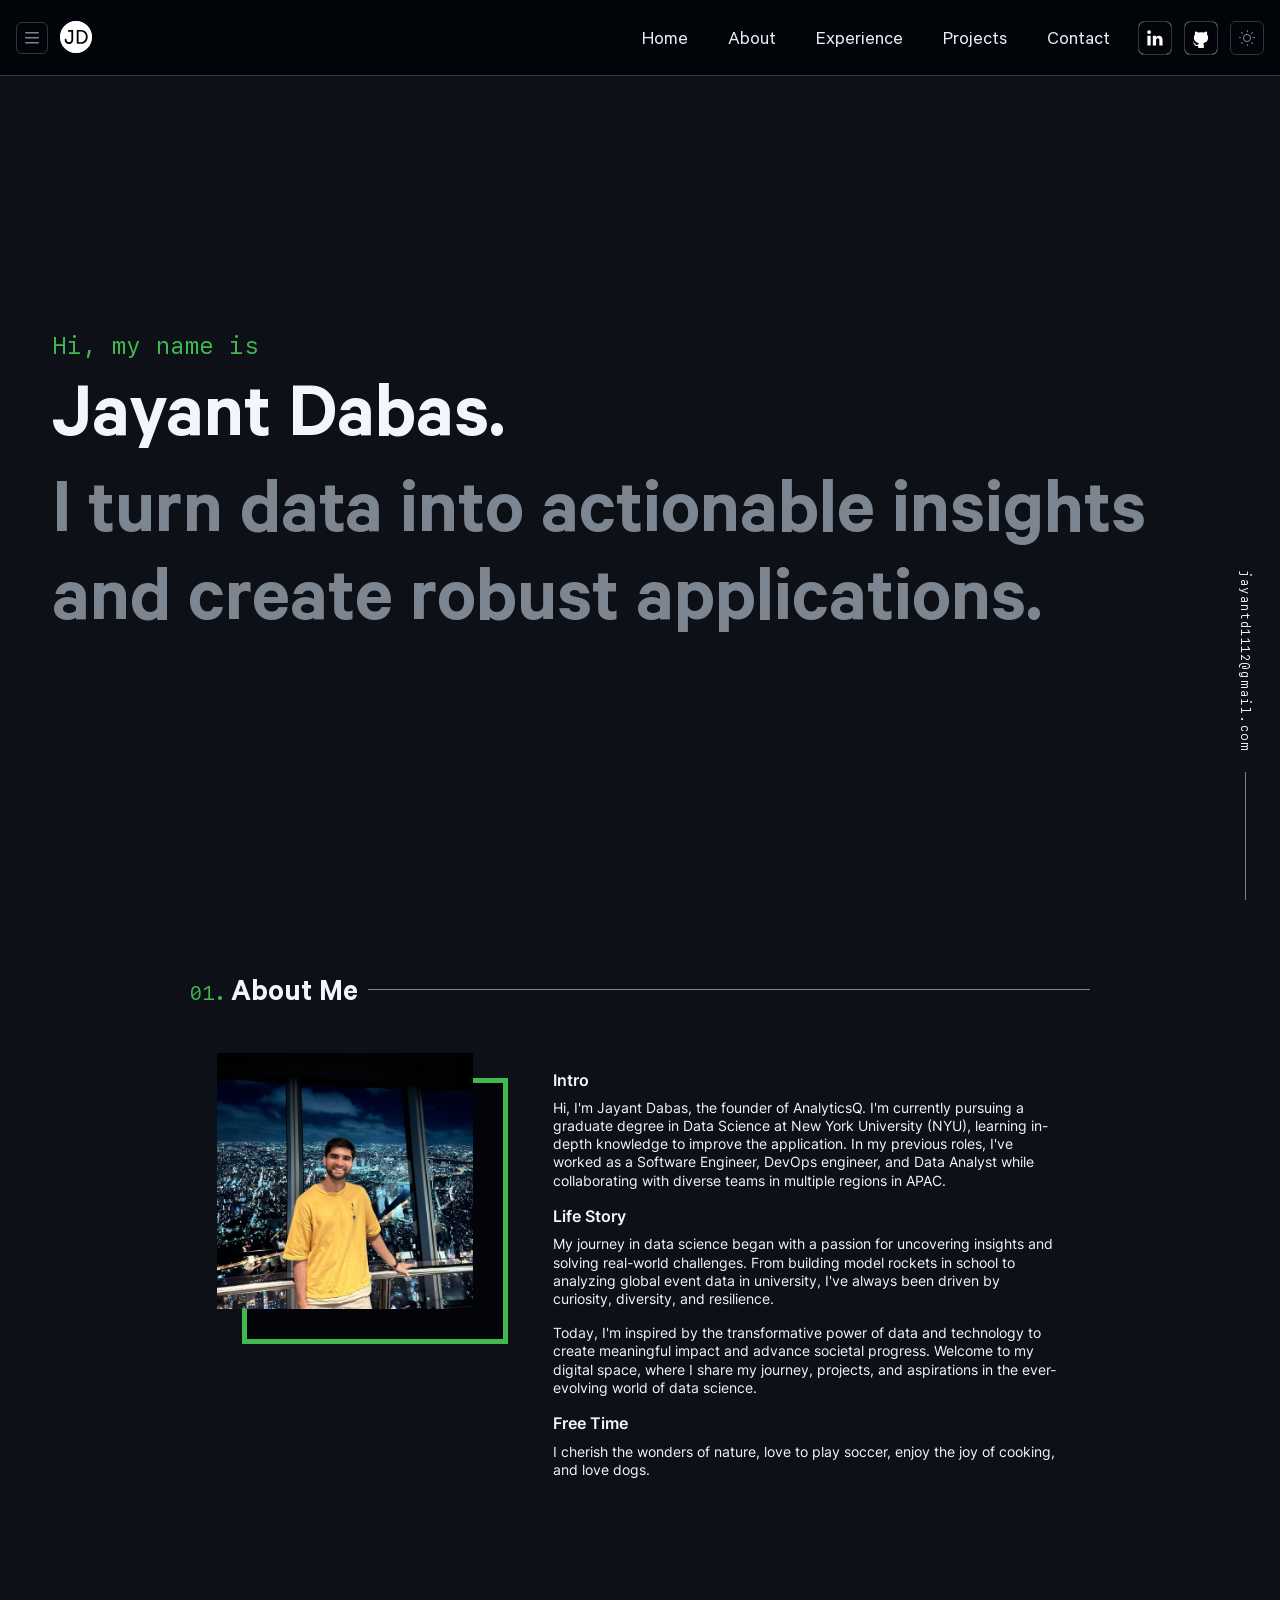
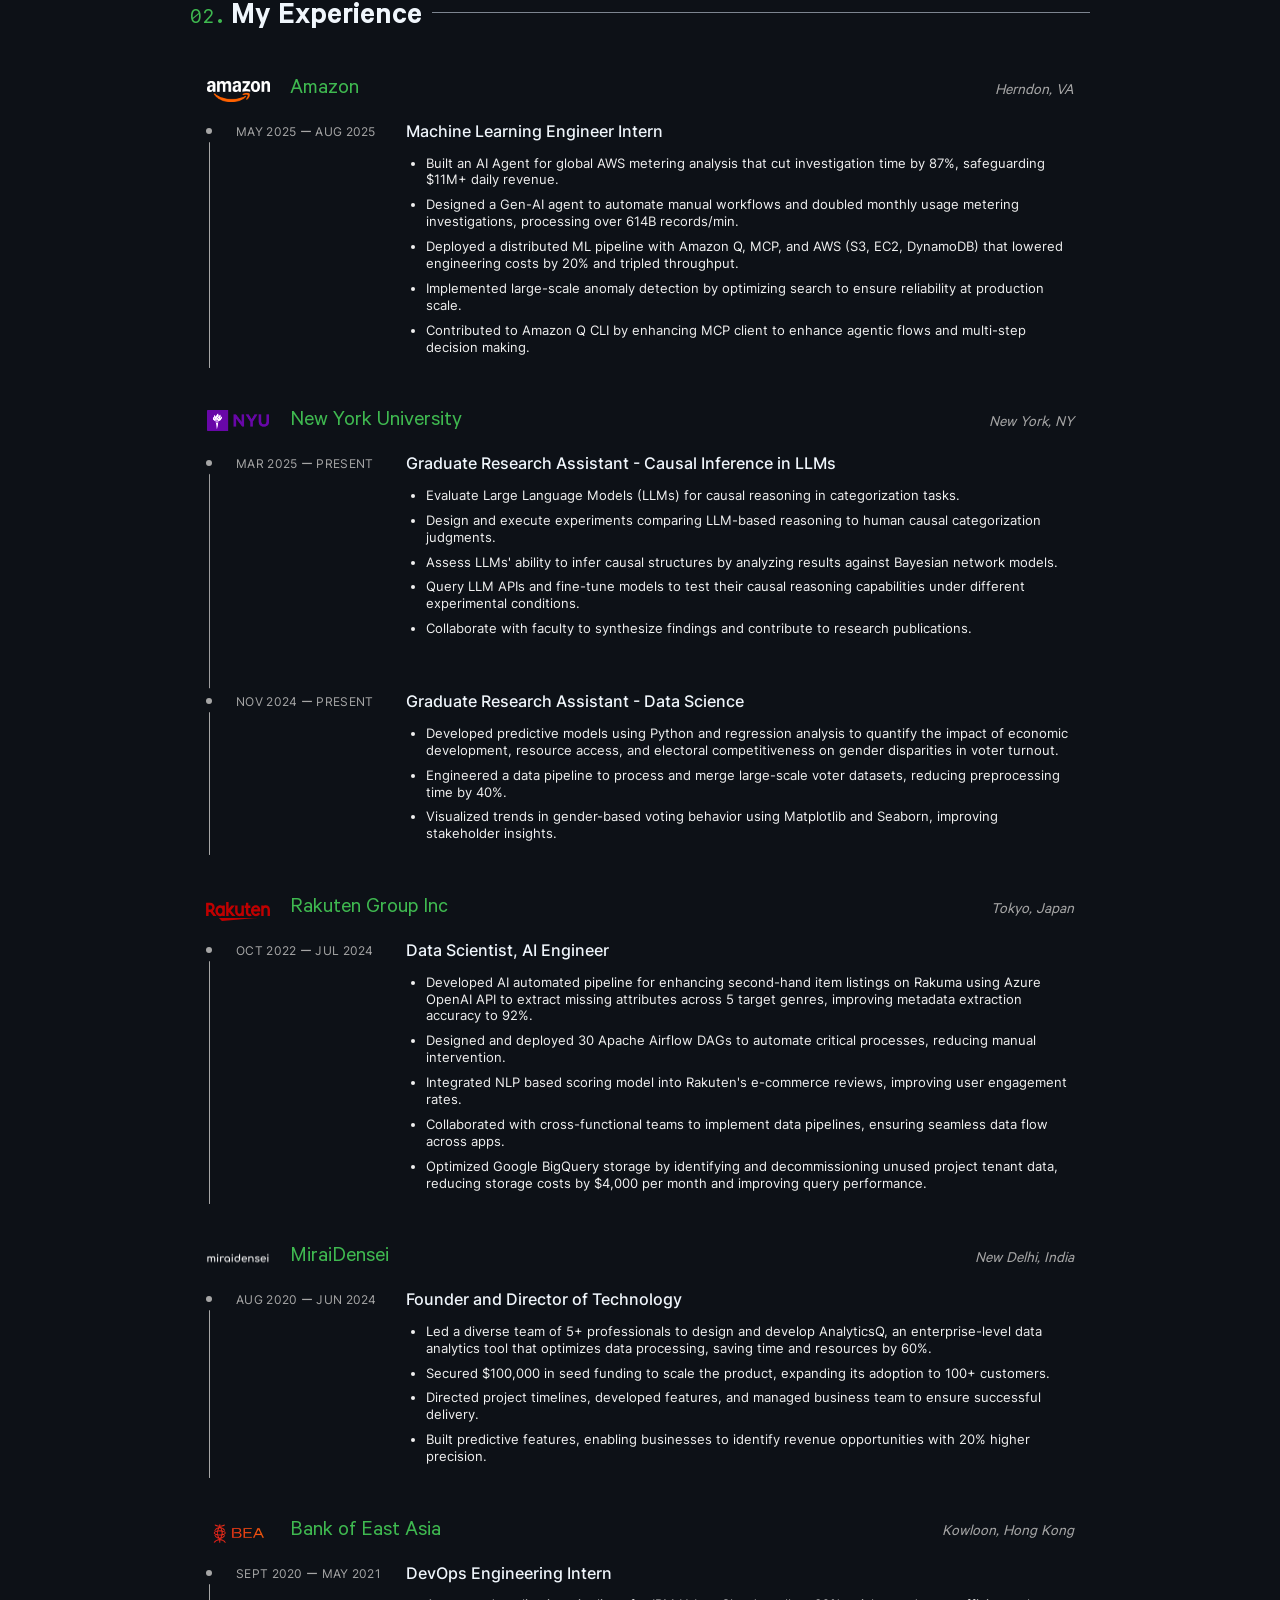
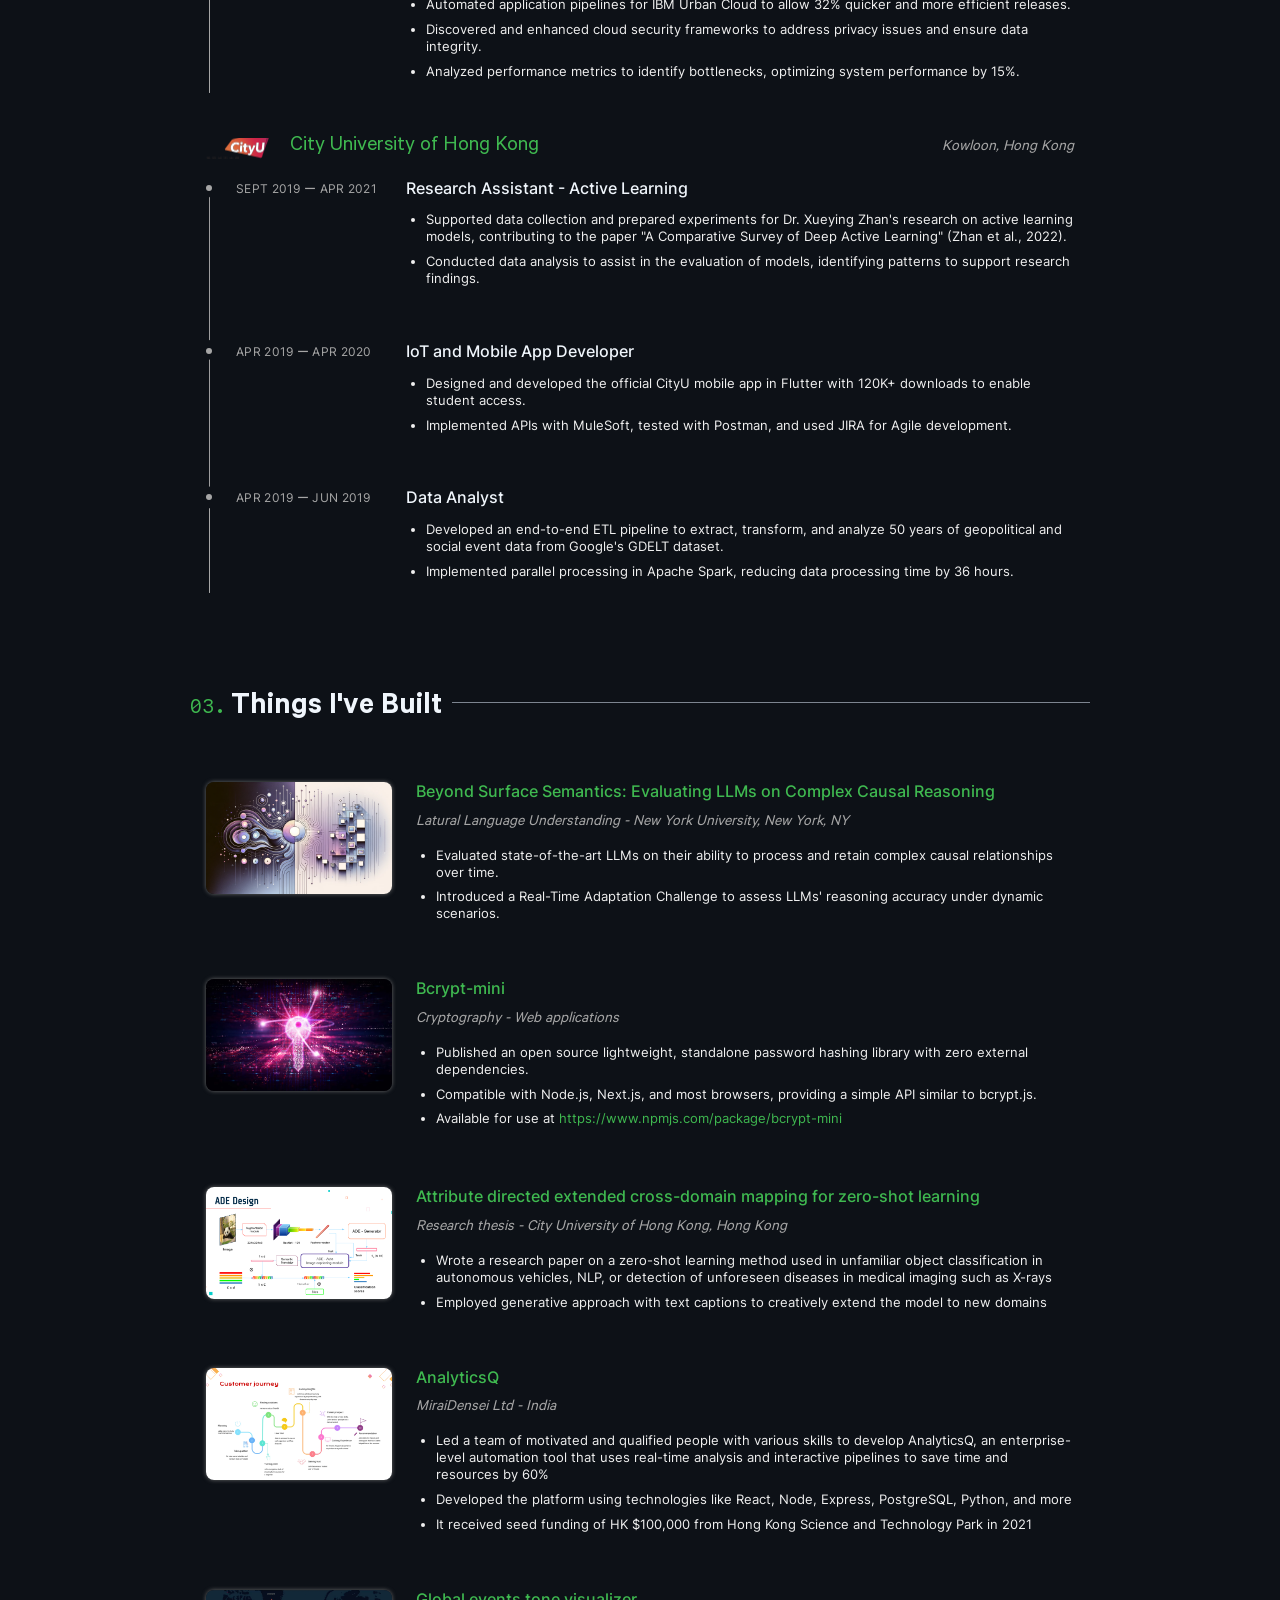
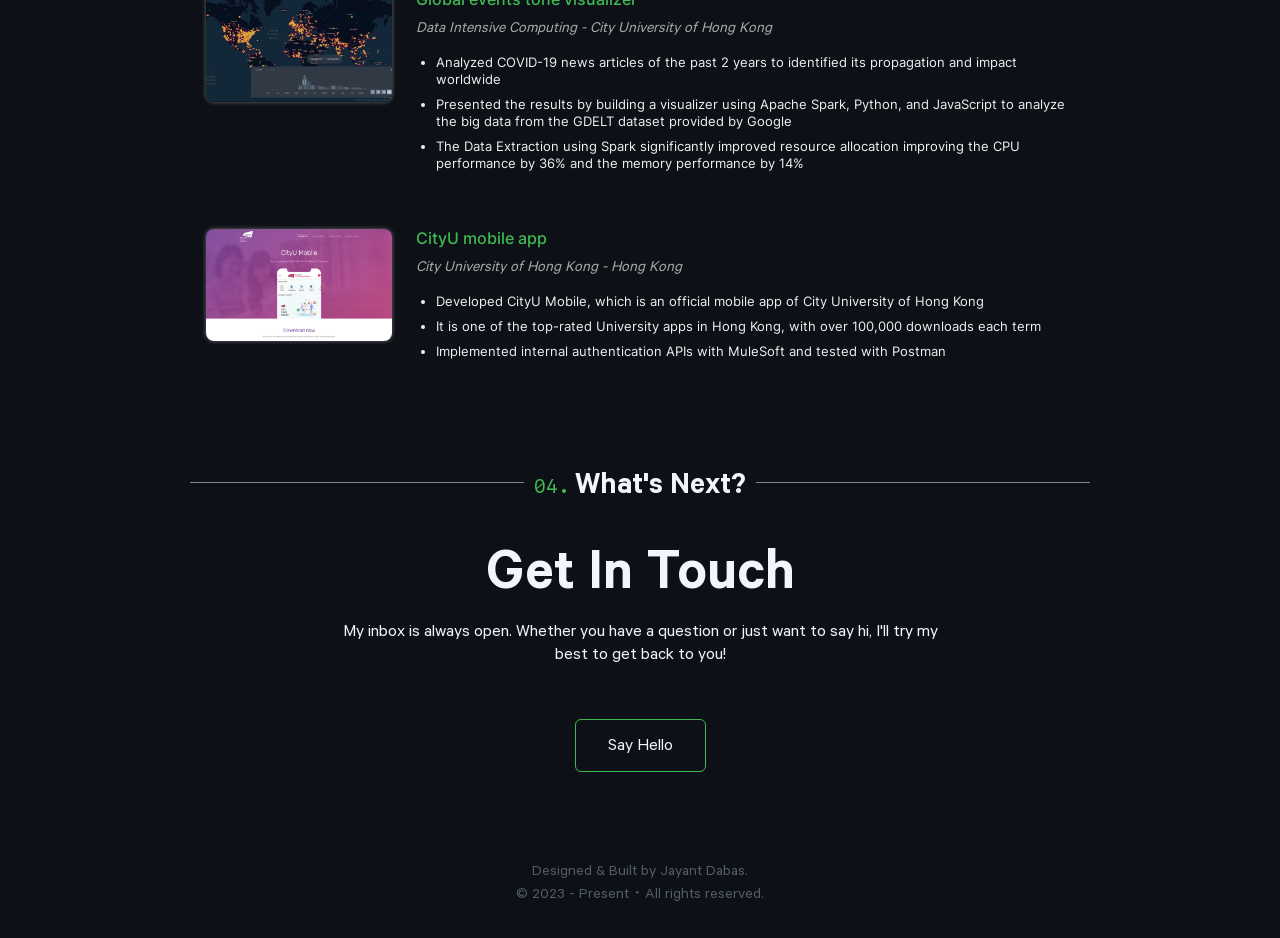
==== commit c826e103: "remove google tag" ====
--- a/index.html
+++ b/index.html
@@ -208,7 +208,7 @@
     <section id="about" class="section">
       <h2 class="numbered-heading">About Me</h2>
       <div class="details">
-        <img class="profile-image" src="./assets/image/profile.jpeg" alt="Jayant Dabas">
+        <img class="profile-image" src="./../../assets/image/profile.jpeg" alt="Jayant Dabas">
         <div class="intro">
           <h3>Intro</h3>
           <p>Hi, I&apos;m Jayant Dabas, the founder of AnalyticsQ. I&apos;m currently pursuing a graduate degree in Data Science at New York University (NYU), learning in-depth knowledge to improve the application. In my previous roles, I&apos;ve worked as a Software Engineer, DevOps engineer, and Data Analyst while collaborating with diverse teams in multiple regions in APAC.</p>
@@ -441,7 +441,7 @@
       <h2 class="numbered-heading">Things I&apos;ve Built</h2>
       <div class="section-body">
         <div class="item">
-          <div class="item-image" style="background-image: url('./assets/image/project_beyond_semantics.png');"></div>
+          <div class="item-image" style="background-image: url('./../../assets/image/project_beyond_semantics.png');"></div>
           <div class="item-body">
             <div class="item-title"><a target="_blank" rel="noopener noreferrer" href="#" aria-label="Attribute directed exteded cross-domain mapping for zero-shot learning">
                 Beyond Surface Semantics: Evaluating LLMs on Complex Causal Reasoning</a></div>
@@ -456,7 +456,7 @@
         </div>
 
         <div class="item">
-          <div class="item-image" style="background-image: url('./assets/image/project_bcrypt_mini.png');"></div>
+          <div class="item-image" style="background-image: url('./../../assets/image/project_bcrypt_mini.png');"></div>
           <div class="item-body">
             <div class="item-title"><a target="_blank" rel="noopener noreferrer" href="https://www.npmjs.com/package/bcrypt-mini" aria-label="Attribute directed exteded cross-domain mapping for zero-shot learning">
                 Bcrypt-mini</a></div>
@@ -473,9 +473,9 @@
         </div>
 
         <div class="item">
-          <div class="item-image" style="background-image: url('./assets/image/project_ade_zsl.png');"></div>
+          <div class="item-image" style="background-image: url('./../../assets/image/project_ade_zsl.png');"></div>
           <div class="item-body">
-            <div class="item-title"><a target="_blank" rel="noopener noreferrer" href="./assets/files/ade_zsl_report.pdf" aria-label="Attribute directed exteded cross-domain mapping for zero-shot learning">
+            <div class="item-title"><a target="_blank" rel="noopener noreferrer" href="./../../assets/files/ade_zsl_report.pdf" aria-label="Attribute directed exteded cross-domain mapping for zero-shot learning">
                 Attribute directed extended cross-domain mapping for zero-shot learning</a></div>
             <div class="item-subtitle">Research thesis - City University of Hong Kong, Hong Kong</div>
             <div class="item-detail">
@@ -488,7 +488,7 @@
         </div>
 
         <div class="item">
-          <div class="item-image" style="background-image: url('./assets/image/project_analyticsq.png');"></div>
+          <div class="item-image" style="background-image: url('./../../assets/image/project_analyticsq.png');"></div>
           <div class="item-body">
             <div class="item-title"><a target="_blank" rel="noopener noreferrer" href="#" aria-label="AnalyticsQ">AnalyticsQ</a></div>
             <div class="item-subtitle">MiraiDensei Ltd - India</div>
@@ -502,7 +502,7 @@
           </div>
         </div>
         <div class="item">
-          <div class="item-image" style="background-image: url('./assets/image/project_global_events.png');"></div>
+          <div class="item-image" style="background-image: url('./../../assets/image/project_global_events.png');"></div>
           <div class="item-body">
             <div class="item-title"><a target="_blank" rel="noopener noreferrer" href="https://github.com/dabasjayant/global-events-tone-visualizer" aria-label="Global events tone visualizer">Global events tone visualizer</a></div>
             <div class="item-subtitle">Data Intensive Computing - City University of Hong Kong</div>
@@ -516,7 +516,7 @@
           </div>
         </div>
         <div class="item">
-          <div class="item-image" style="background-image: url('./assets/image/project_cityu_mobile.png');"></div>
+          <div class="item-image" style="background-image: url('./../../assets/image/project_cityu_mobile.png');"></div>
           <div class="item-body">
             <div class="item-title"><a target="_blank" rel="noopener noreferrer" href="https://www.cityu.edu.hk/esu/CityuMobile/" aria-label="CityU Mobile">CityU mobile app</a></div>
             <div class="item-subtitle">City University of Hong Kong - Hong Kong</div>
@@ -537,7 +537,7 @@
       </h2>
       <div class="details-center">
         <h2 class="big-heading">Get In Touch</h2>
-        <p>Although I’m not currently looking for any new opportunities, my inbox is always open. Whether you have a question or just want to say hi, I’ll try my best to get back to you!
+        <p>My inbox is always open. Whether you have a question or just want to say hi, I&apos;ll try my best to get back to you!
         </p>
         <a class="contact-btn" target="_blank" rel="noopener noreferrer" href="mailto:jayantd1112@gmail.com" aria-label="Mail">Say Hello</a>
       </div>
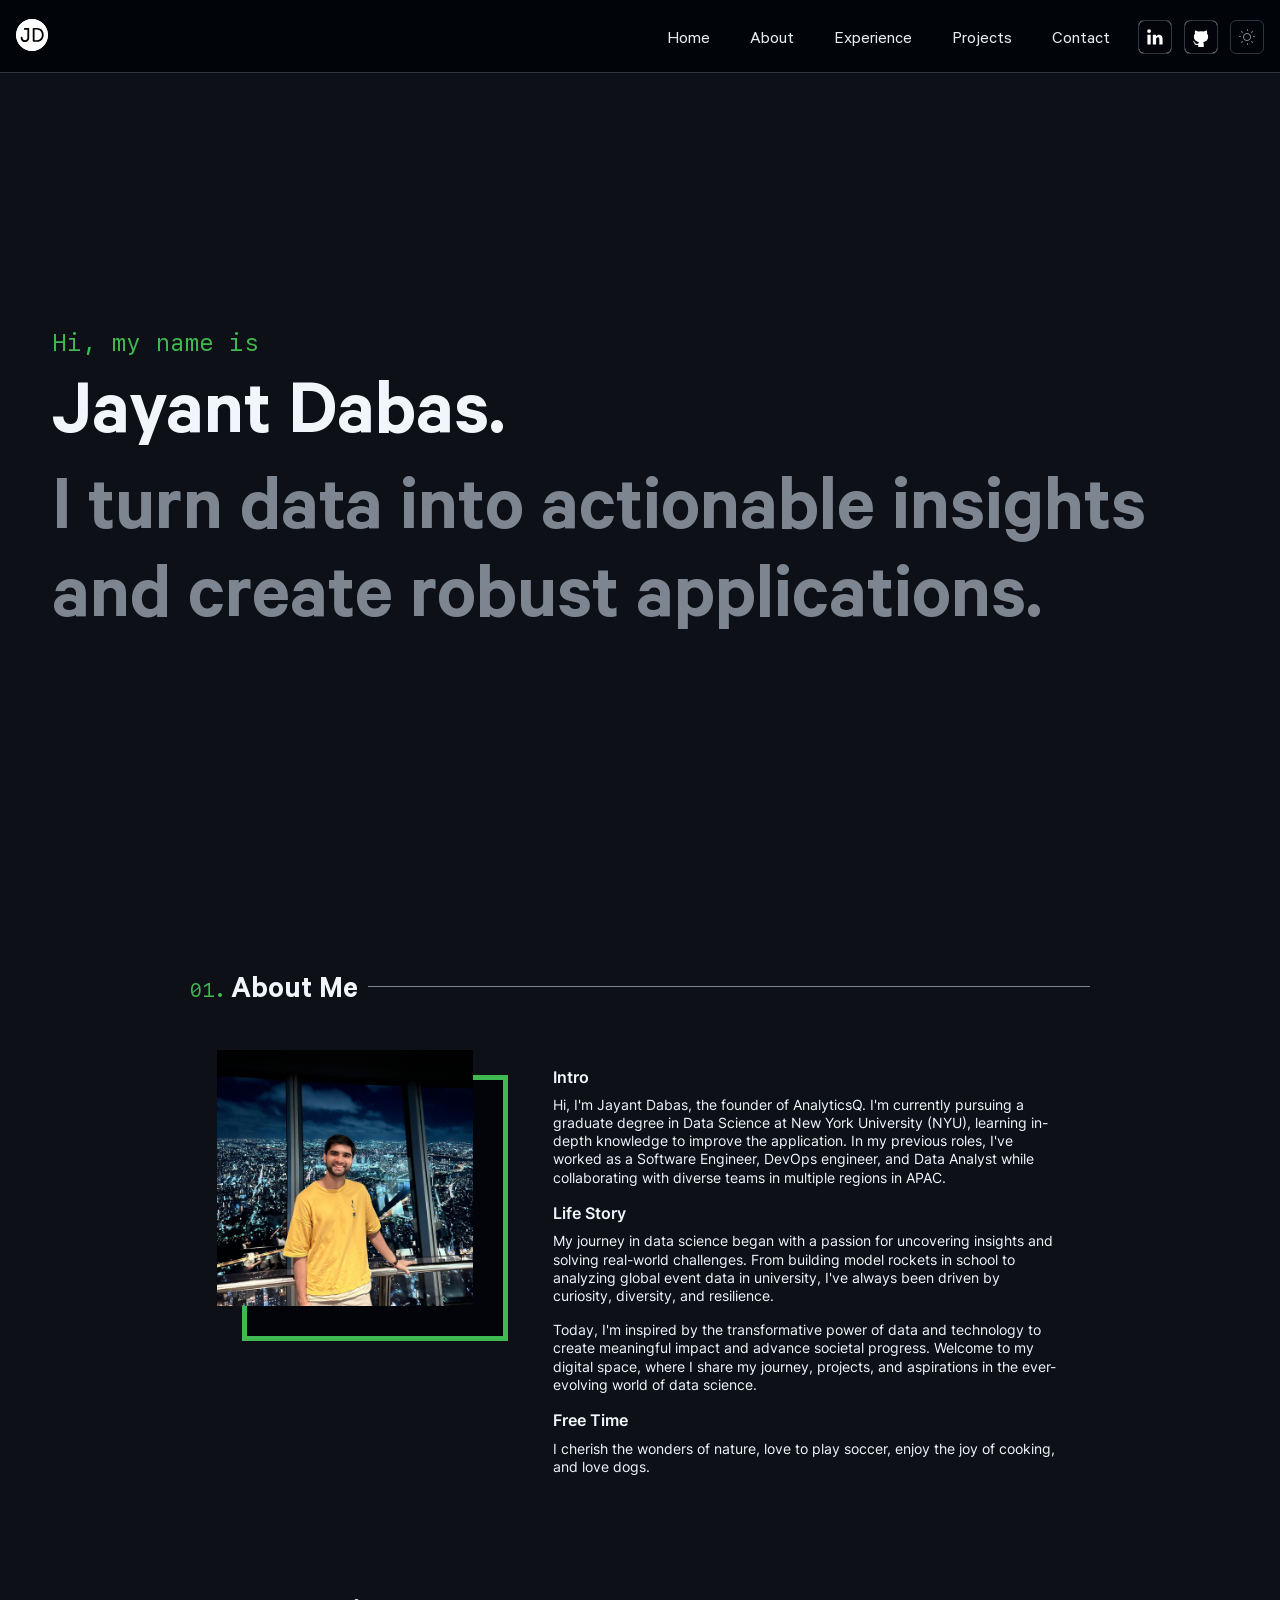
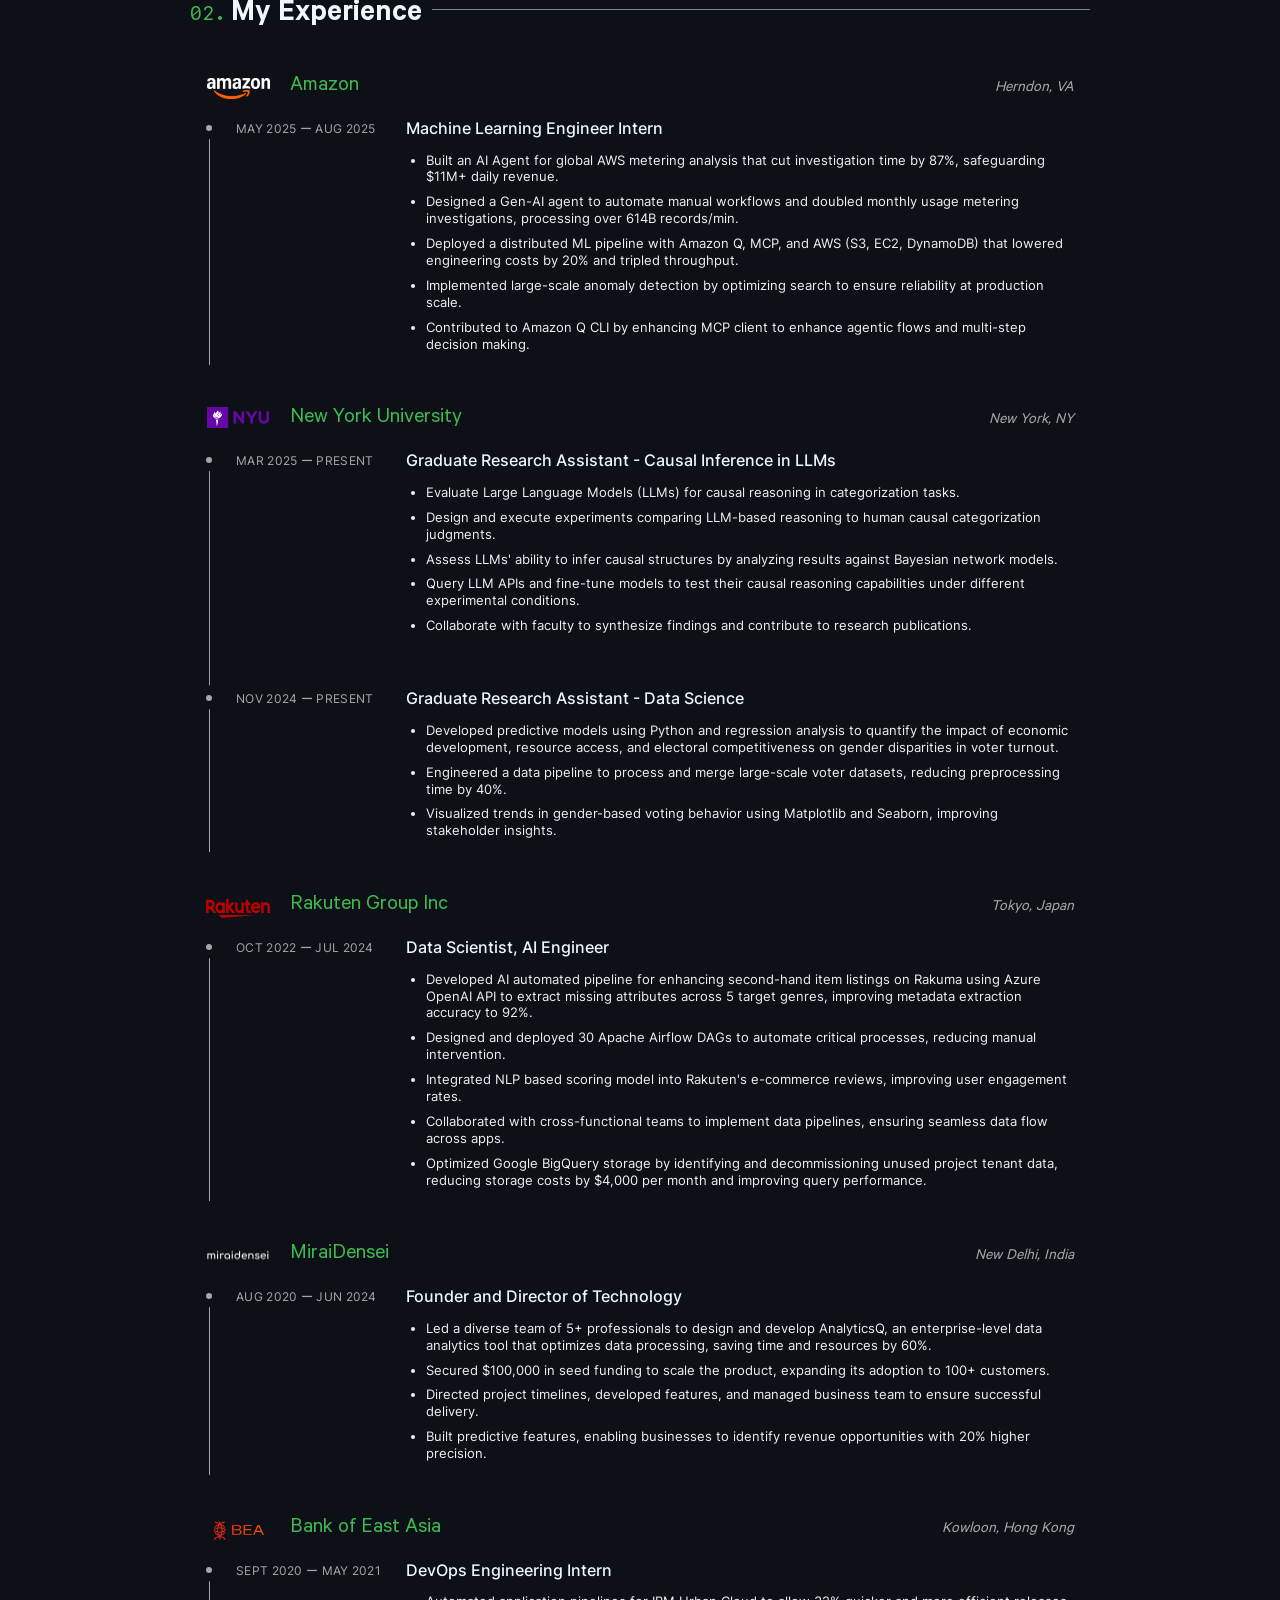
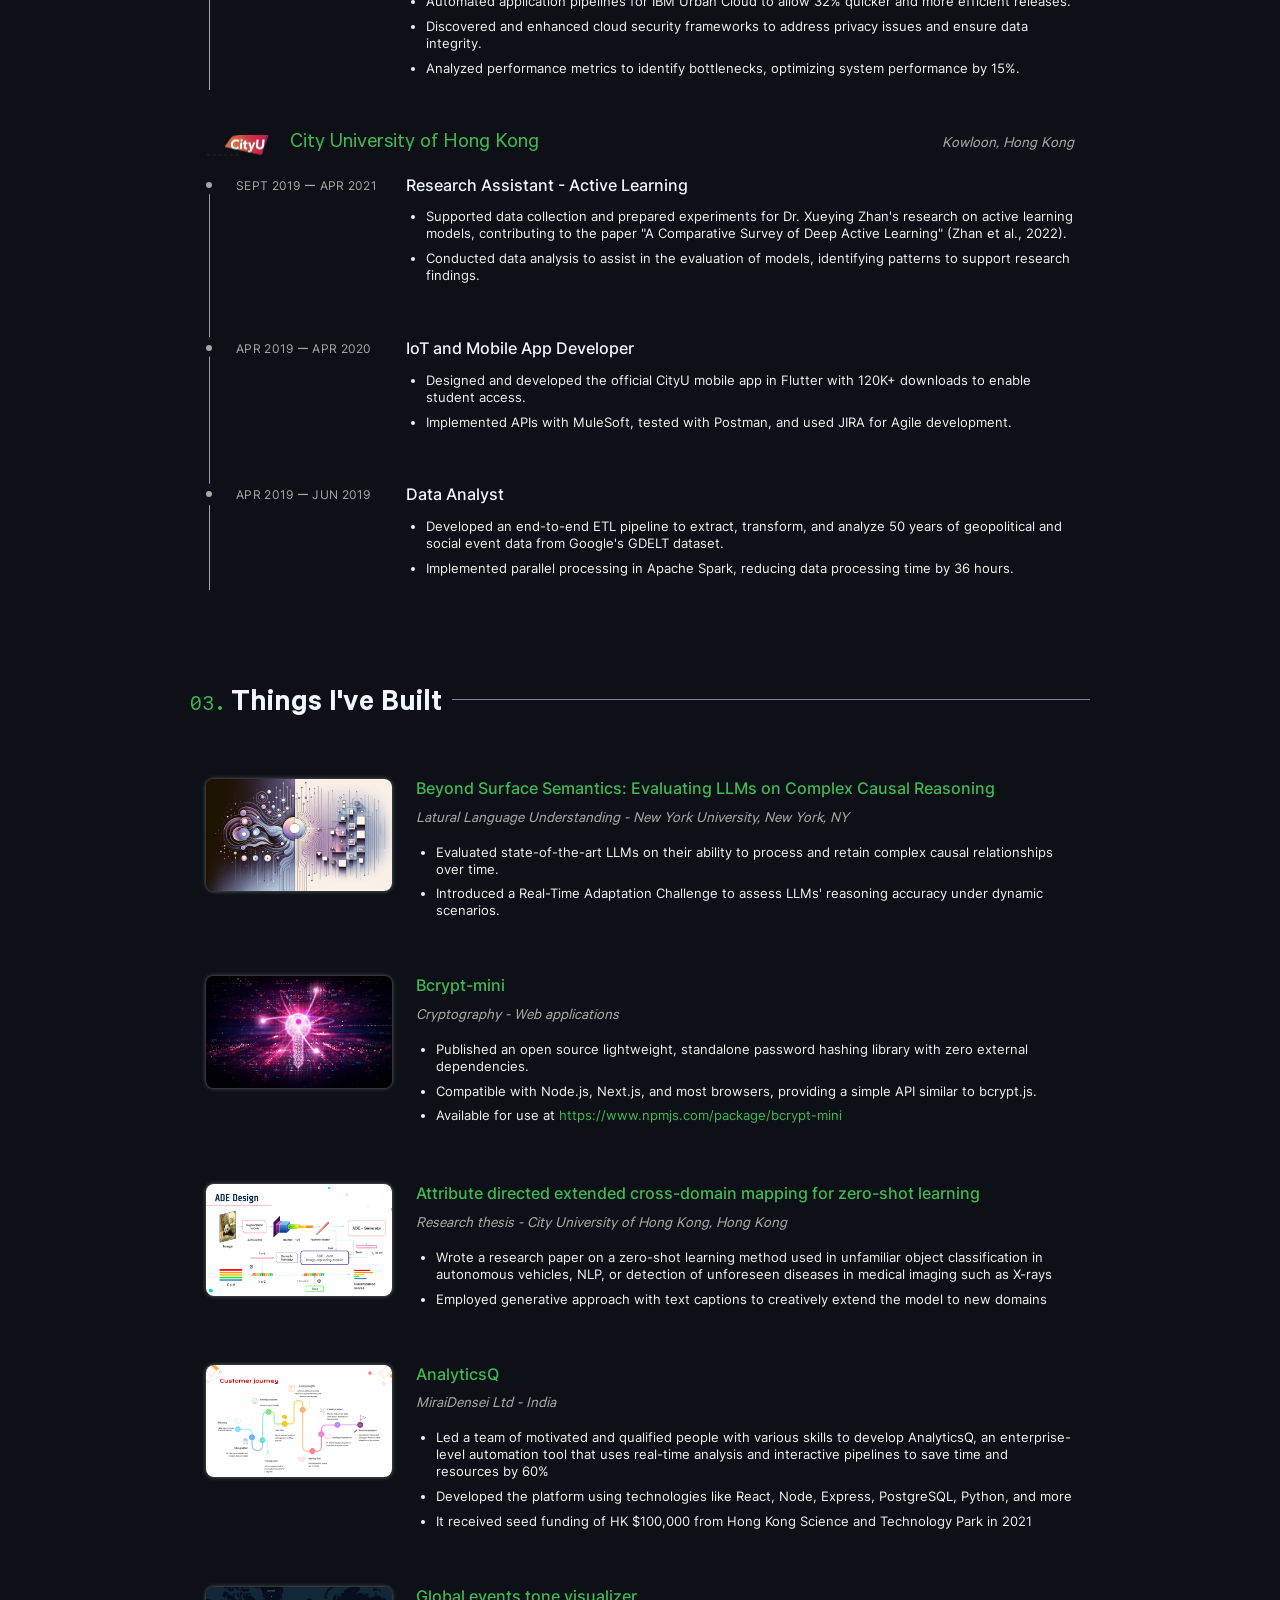
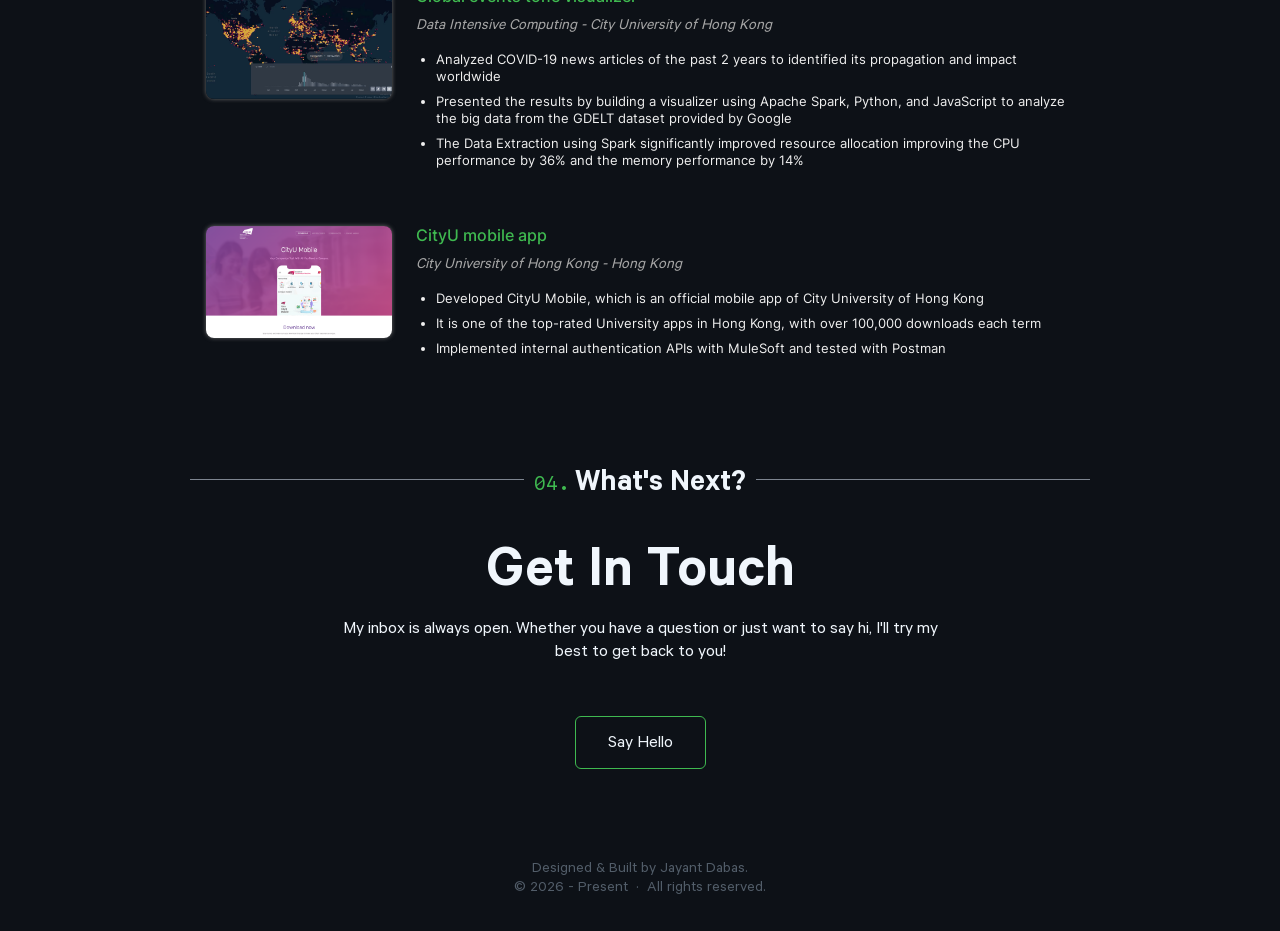
==== commit 98e73c72: "copy version 1" ====
--- a/index.html
+++ b/index.html
@@ -70,6 +70,7 @@
     <div class="header">
       <div class="header-left">
         <div class="global-navbar">
+          <!-- Open nav modal -->
           <button aria-label="Open global navigation menu" id="nav-menu-btn" type="button" class="button button-icon">
             <svg aria-hidden="true" height="16" viewBox="0 0 16 16" version="1.1" width="16" data-view-component="true" class="octicon octicon-three-bars Button-visual">
               <path d="M1 2.75A.75.75 0 0 1 1.75 2h12.5a.75.75 0 0 1 0 1.5H1.75A.75.75 0 0 1 1 2.75Zm0 5A.75.75 0 0 1 1.75 7h12.5a.75.75 0 0 1 0 1.5H1.75A.75.75 0 0 1 1 7.75ZM1.75 12h12.5a.75.75 0 0 1 0 1.5H1.75a.75.75 0 0 1 0-1.5Z">
@@ -94,7 +95,8 @@
                     <path fill="none" stroke="#000" stroke-linecap="round" stroke-width="28" d="M14.002 14.001h56.76" transform="matrix(.75221 0 0 .75 94.463 108.073)" />
                   </svg>
                 </a>
-                <button aria-label="Close" id="nav-menu-close" type="button" class="button button-icon">
+                <!-- Close nav modal -->
+                <button aria-label="Close global navigation menu" id="nav-menu-close" type="button" class="button button-icon">
                   <svg aria-hidden="true" height="16" viewBox="0 0 16 16" version="1.1" width="16" data-view-component="true" class="octicon octicon-x">
                     <path
                       d="M3.72 3.72a.75.75 0 0 1 1.06 0L8 6.94l3.22-3.22a.749.749 0 0 1 1.275.326.749.749 0 0 1-.215.734L9.06 8l3.22 3.22a.749.749 0 0 1-.326 1.275.749.749 0 0 1-.734-.215L8 9.06l-3.22 3.22a.751.751 0 0 1-1.042-.018.751.751 0 0 1-.018-1.042L6.94 8 3.72 4.78a.75.75 0 0 1 0-1.06Z">
@@ -543,13 +545,9 @@
       </div>
     </section>
   </div>
-  <div class="vertical-social"></div>
-  <div class="vertical-email">
-    <a target="_blank" rel="noopener noreferrer" href="mailto:jayantd1112@gmail.com" aria-label="Mail">jayantd1112@gmail.com</a>
-  </div>
 
   <div class="footer">
-    <p>Designed & Built by Jayant Dabas. <br />© 2023 - Present・All rights reserved.</p>
+    <p>Designed & Built by Jayant Dabas. <br />&copy; 2026 - Present &nbsp;&middot;&nbsp; All rights reserved.</p>
   </div>
 
   <script src="https://ajax.googleapis.com/ajax/libs/jquery/3.7.0/jquery.min.js"></script>
--- a/css/common.css
+++ b/css/common.css
@@ -41,6 +41,7 @@
 body {
   margin: 0;
   padding: 0;
+  min-width: 320px;
   font-family: 'Calibre','Inter','San Francisco','SF Pro Text',-apple-system,system-ui,sans-serif;
 }
 body.light {
--- a/css/navbar.css
+++ b/css/navbar.css
@@ -24,7 +24,7 @@
   display: flex;
   flex-direction: column;
   opacity: 1;
-  min-width: 192px;
+  min-width: 212px;
   height: 100vh;
   width: min(320px, 100vw - 2rem);
   animation: slideInRight .25s cubic-bezier(0.33, 1, 0.68, 1) 0s 1 normal none running;
@@ -47,18 +47,24 @@
 .overlay-modal-header {
   display: flex;
   justify-content: space-between;
+  align-items: center;
   padding: 16px;
   gap: 12px;
   color: #e6edf3;
 }
 .overlay-modal-header .button {
   border-color: transparent !important;
+  margin-top: -1px;
 }
 .light .overlay-modal-header .button:hover {
   background-color: #f3f4f6;
 }
 .dark .overlay-modal-header .button:hover {
   background-color: #30363d;
+}
+
+.overlay-modal-header .logo {
+  margin-top: 3px;
 }
 
 .overlay-modal-content {
@@ -107,7 +113,7 @@
 }
 
 .nav-large a .numbered-heading {
-  font-size: 20px;
+  font-size: 18px;
   margin: 15px 16px 9px;
   width: max-content;
 }
@@ -122,7 +128,7 @@
 }
 
 .resume-button {
-  padding: 16px 16px 12px;
+  padding: 14px 16px;
   line-height: 0;
   display: flex;
   align-items: center;
@@ -185,5 +191,9 @@
 @media screen and (min-width: 820px) {
   .nav-large {
     display: flex;
+    max-height: 44px;
+  }
+  .global-navbar {
+    display: none;
   }
 }
--- a/css/index.css
+++ b/css/index.css
@@ -233,48 +233,6 @@
   transform: translate(-5px, -5px);
 }
 
-.vertical-email {
-  display: none;
-  flex-direction: column;
-  -webkit-box-align: center;
-  align-items: center;
-  position: fixed;
-  bottom: 0px;
-  right: 16px;
-}
-.vertical-email::after {
-  content: "";
-  display: block;
-  width: 1px;
-  height: 128px;
-  margin: 0px auto;
-}
-.light .vertical-email::after {
-  background-color: #e0e0e0;
-}
-.dark .vertical-email::after {
-  background-color: #7d8590;
-}
-
-.vertical-email a {
-  margin: 10px auto;
-  padding: 10px;
-  outline: none;
-  text-decoration: none;
-  color: inherit;
-  font-family: 'SF Mono','Fira Code','Fira Mono','Roboto Mono',monospace;
-  font-size: 12px;
-  line-height: 18px;
-  letter-spacing: 0.1em;
-  -webkit-writing-mode: vertical-rl;
-  writing-mode: vertical-rl;
-  transition: all 0.25s ease;
-}
-.vertical-email a:hover {
-  margin: 20px auto;
-  color: #3fb950;
-}
-
 .item-company {
   padding: 0px 16px;
   font-weight: 300;
@@ -321,34 +279,34 @@
 }
 
 .amazon-logo {
-  background-image: url('../assets/image/company_logo/amazon_logo.png');
+  background-image: url('../../../assets/image/company_logo/amazon_logo.png');
 }
 .dark .amazon-logo {
-  background-image: url('../assets/image/company_logo/amazon_logo_dark.png');
+  background-image: url('../../../assets/image/company_logo/amazon_logo_dark.png');
 }
 .nyu-logo {
-  background-image: url('../assets/image/company_logo/nyu_logo_short.png'); 
+  background-image: url('../../../assets/image/company_logo/nyu_logo_short.png'); 
   transform: translateY(-4px);
 }
 .dark .nyu-logo {
   filter: brightness(1.2);
 }
 .rakuten-logo {
-  background-image: url('../assets/image/company_logo/rakuten_logo.svg');
+  background-image: url('../../../assets/image/company_logo/rakuten_logo.svg');
 }
 .miraidensei-logo {
-  background-image: url('../assets/image/company_logo/miraidensei_logo.png');
+  background-image: url('../../../assets/image/company_logo/miraidensei_logo.png');
   background-size: cover;
 }
 .dark .miraidensei-logo {
-  background-image: url('../assets/image/company_logo/miraidensei_logo_dark.png');
+  background-image: url('../../../assets/image/company_logo/miraidensei_logo_dark.png');
 }
 .bea-logo {
-  background-image: url('../assets/image/company_logo/bea_logo.png');
+  background-image: url('../../../assets/image/company_logo/bea_logo.png');
   background-size: cover;
 }
 .cityu-logo {
-  background-image: url('../assets/image/company_logo/cityuhk_logo.svg');
+  background-image: url('../../../assets/image/company_logo/cityuhk_logo.svg');
   background-size: cover;
 }
 
@@ -560,10 +518,6 @@
     padding: 0px 52px;
   }
 
-  .vertical-social, .vertical-email {
-    display: flex;
-  }
-
   #about {
     padding-bottom: 36px;
   }
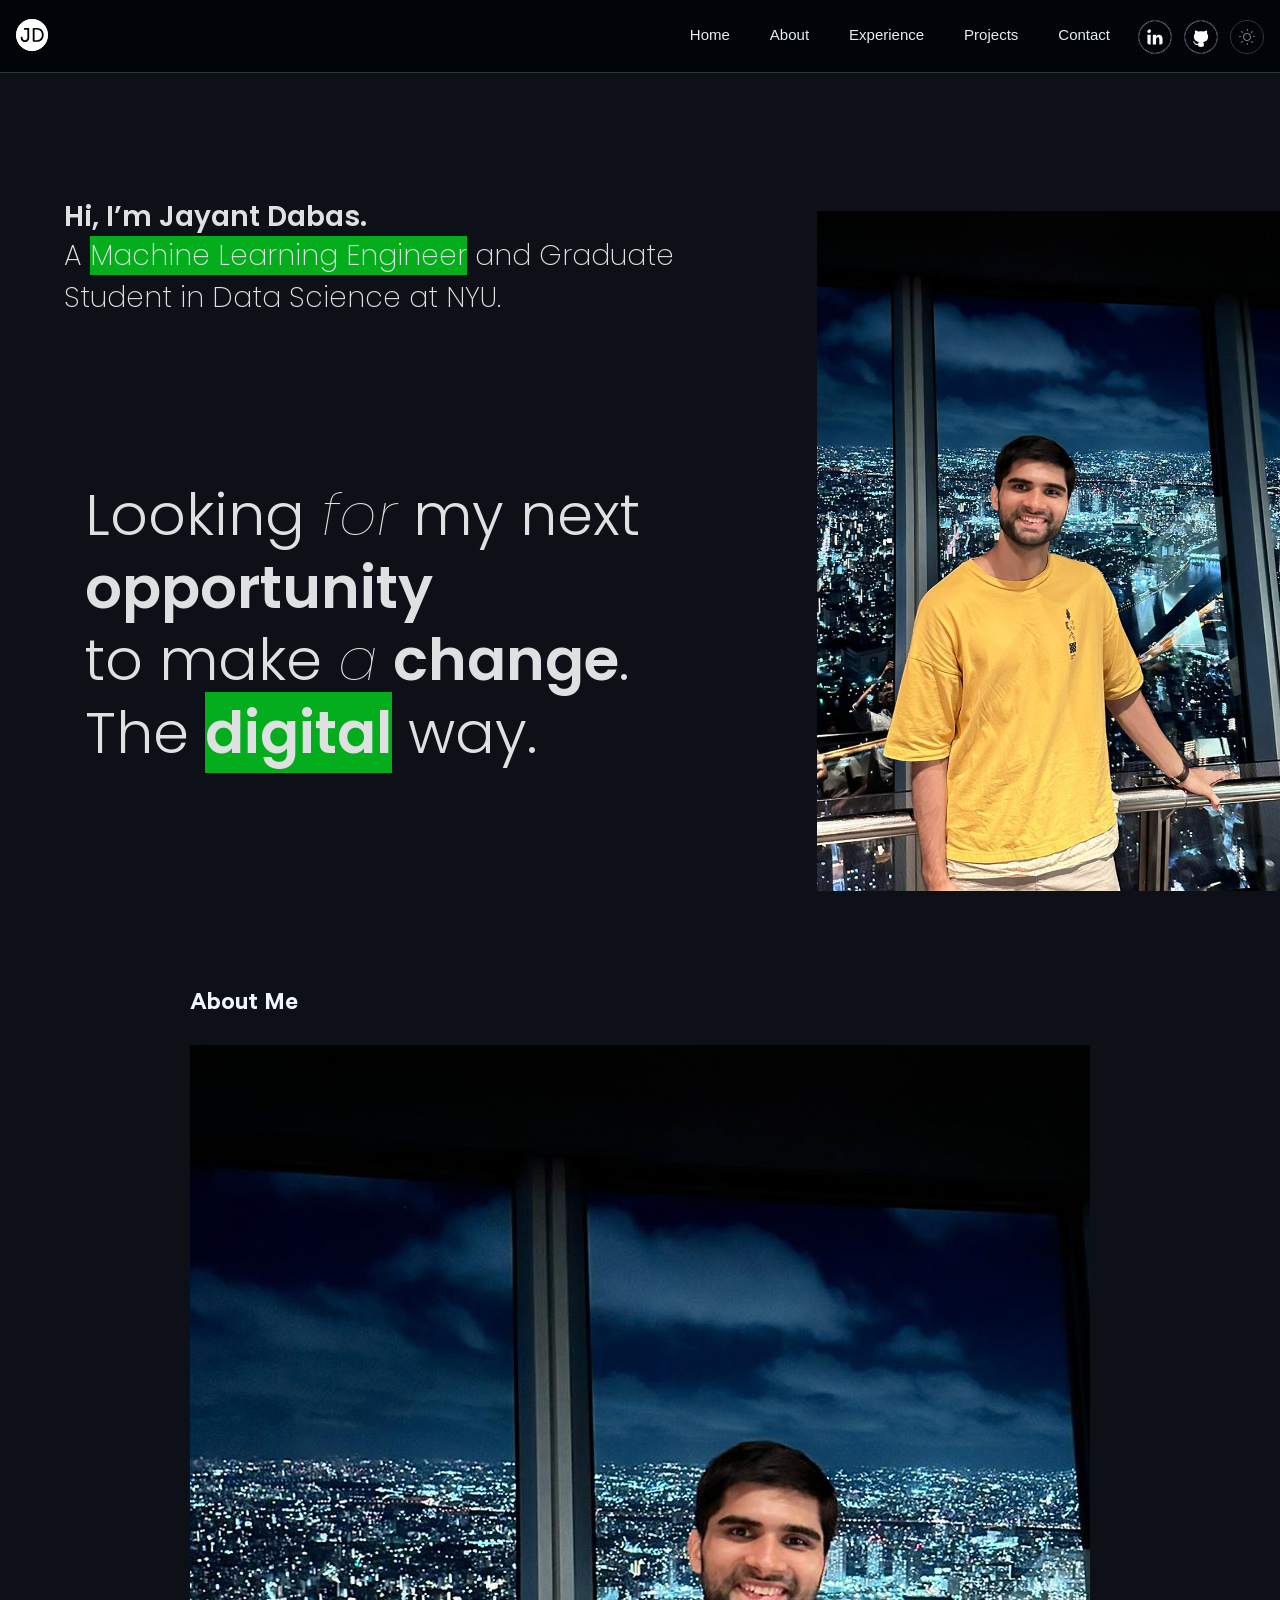
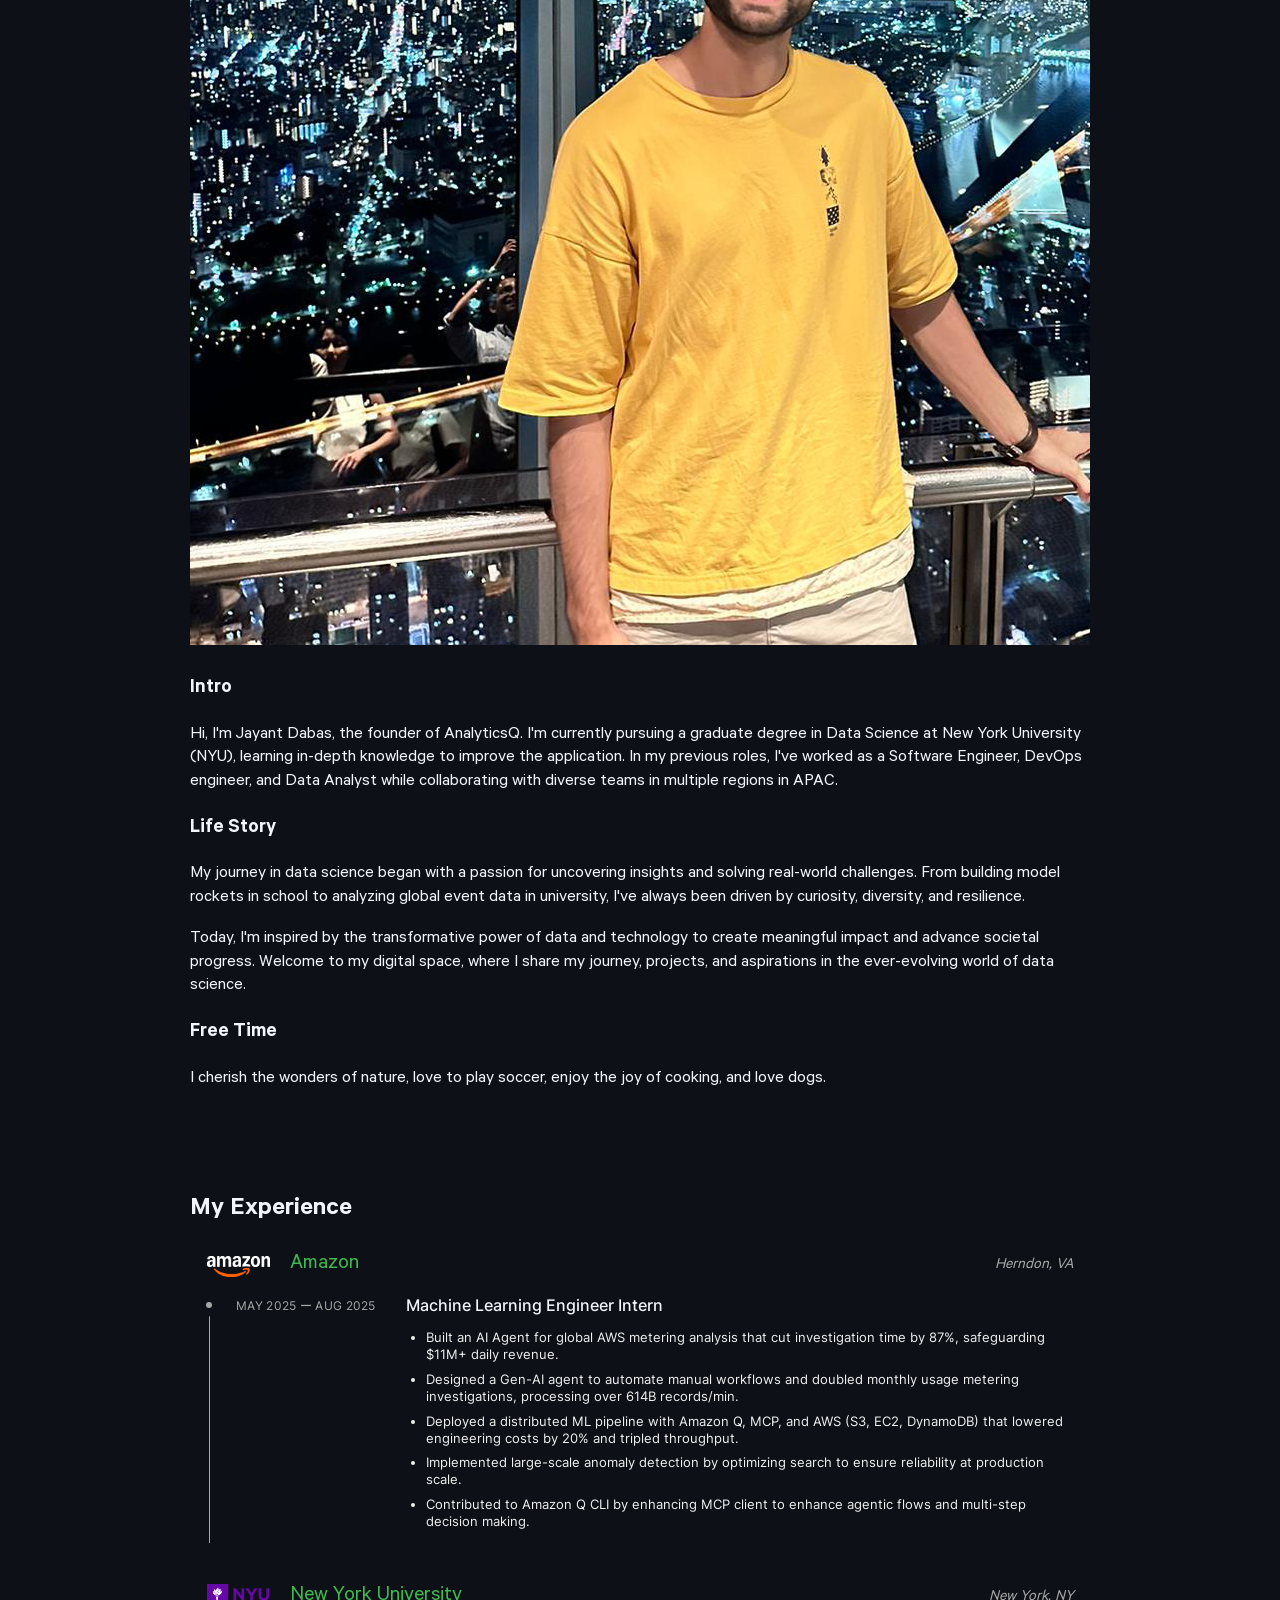
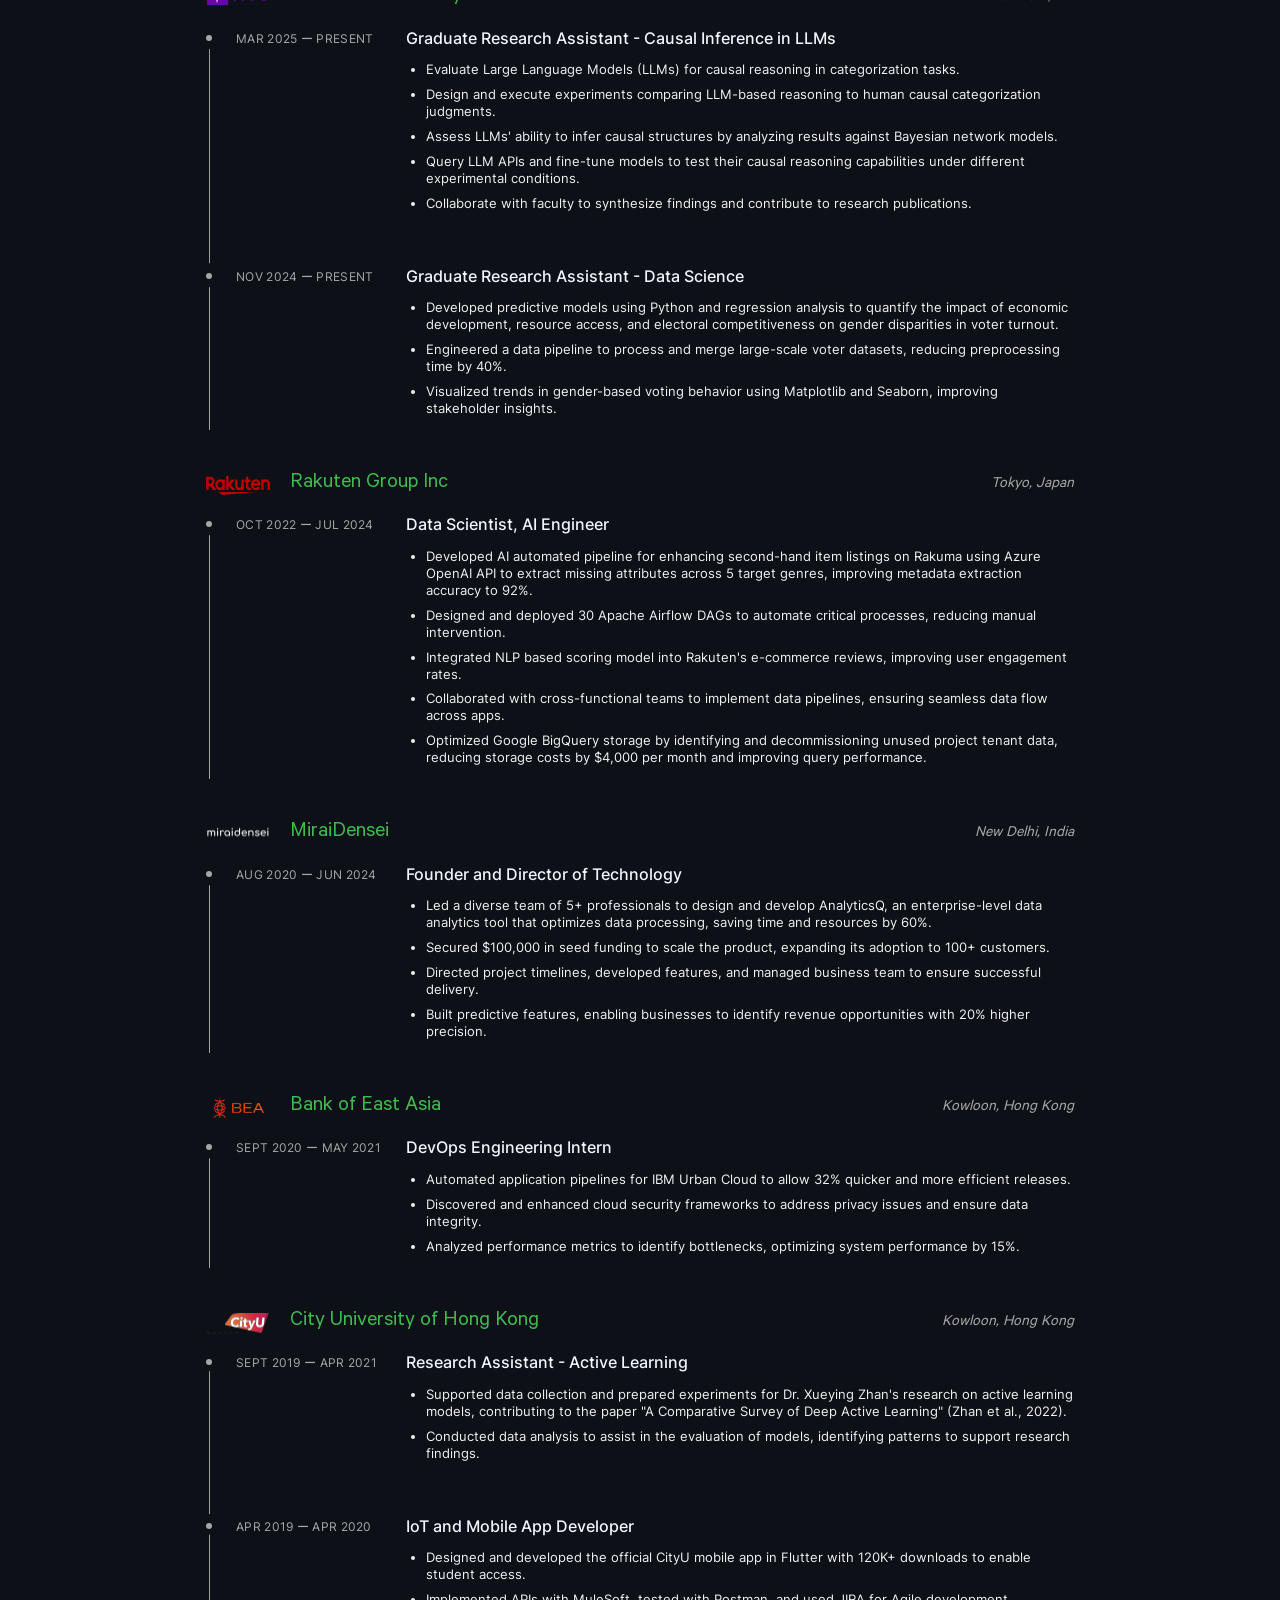
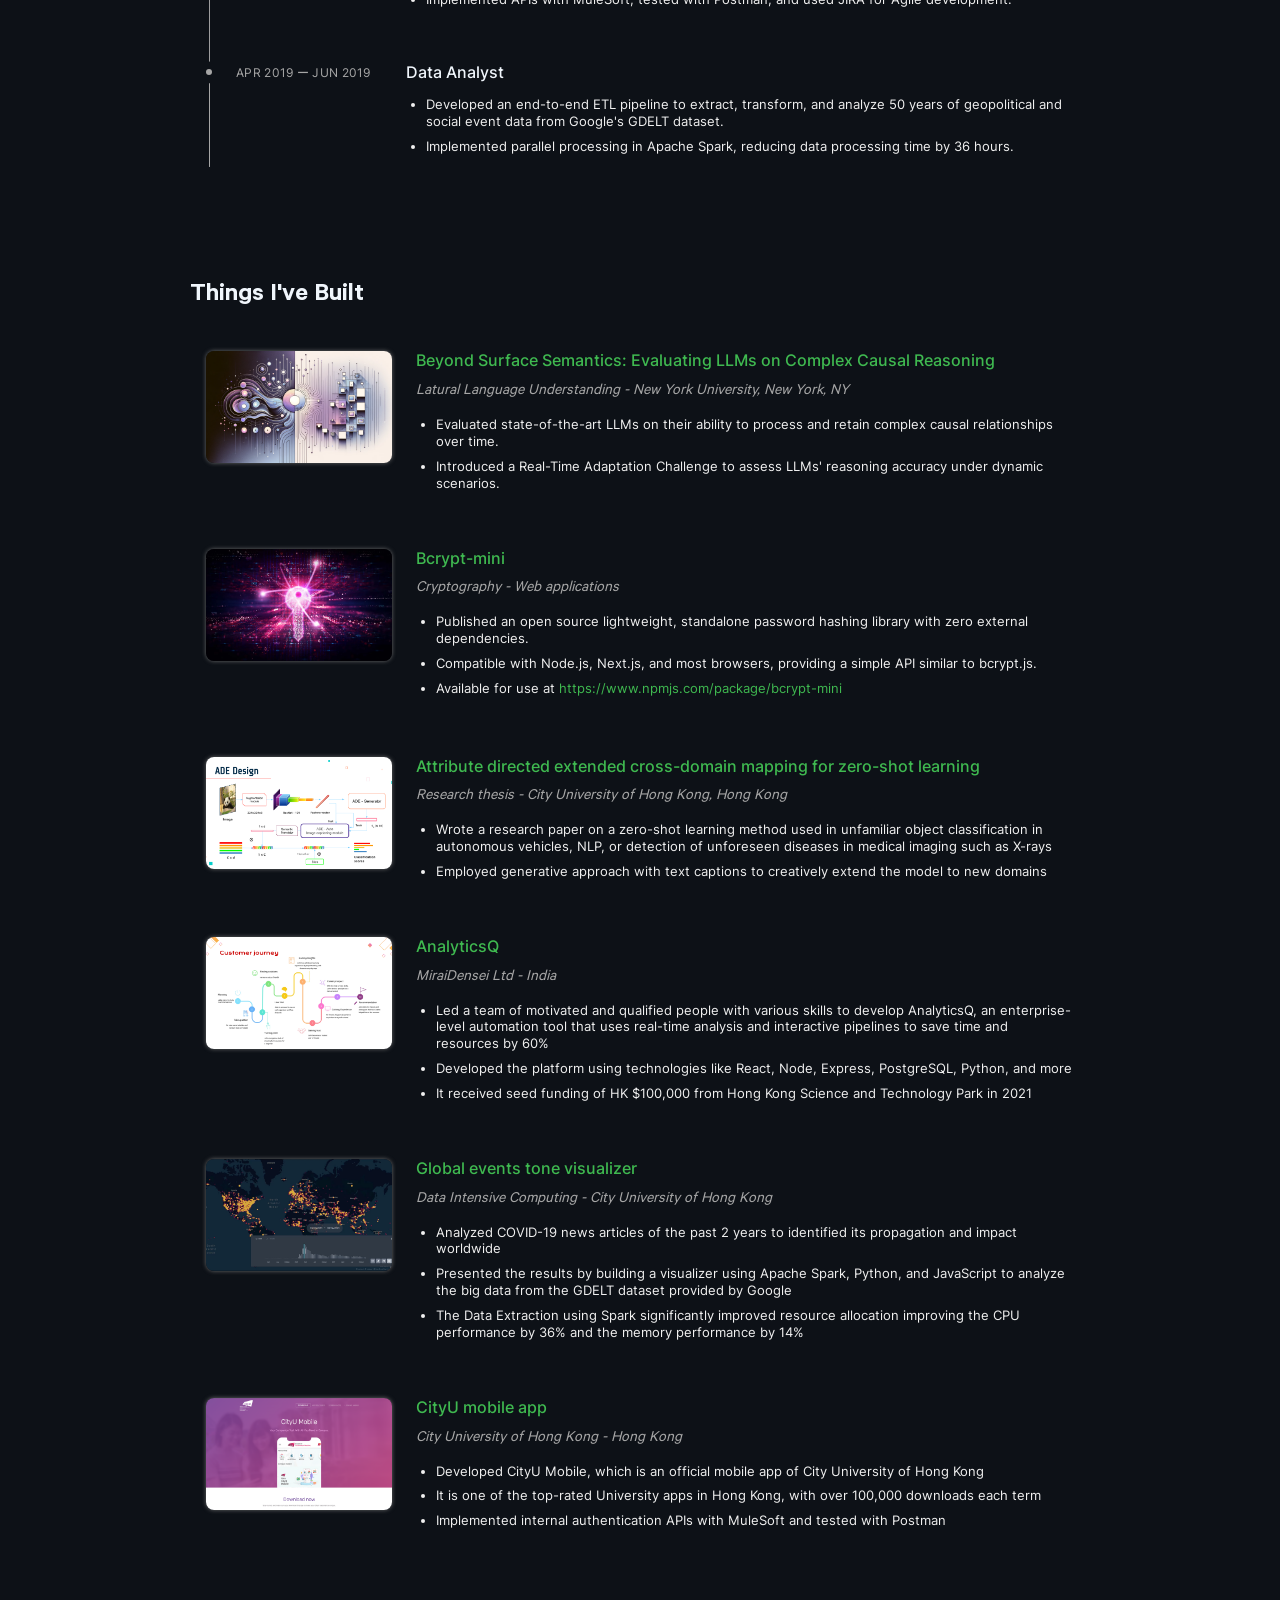
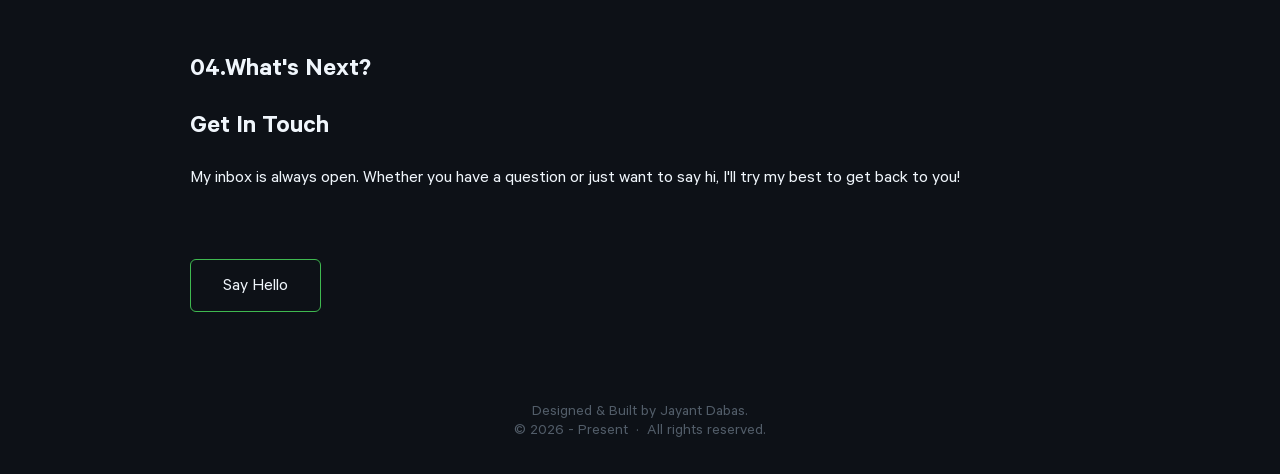
==== commit c6872449: "update home section" ====
--- a/index.html
+++ b/index.html
@@ -59,10 +59,14 @@
   <meta name="twitter:creator" content="@dabasjayant">
 
   <title>Jayant Dabas</title>
-
+  <link rel="preconnect" href="https://fonts.googleapis.com">
+  <link rel="preconnect" href="https://fonts.gstatic.com" crossorigin>
+  <link href="https://fonts.googleapis.com/css2?family=Google+Sans+Flex:opsz,wght@6..144,1..1000&family=Poppins:ital,wght@0,100;0,200;0,300;0,400;0,500;0,600;0,700;0,800;0,900;1,100;1,200;1,300;1,400;1,500;1,600;1,700;1,800;1,900&display=swap" rel="stylesheet">
+  <link rel="stylesheet" href="./css/fonts.css">
   <link rel="stylesheet" href="./css/common.css">
   <link rel="stylesheet" href="./css/navbar.css">
   <link rel="stylesheet" href="./css/index.css">
+  <link rel="stylesheet" href="./css/experience.css">
 </head>
 
 <body>
@@ -106,22 +110,22 @@
               </div>
               <div id="modal-content" class="overlay-modal-content">
                 <a href="#home" aria-label="Home">
-                  <div class="numbered-heading">Home</div>
+                  <span>Home</span>
                 </a>
                 <a href="#about" aria-label="About">
-                  <div class="numbered-heading">About</div>
+                  <span>About</span>
                 </a>
                 <a href="#experience" aria-label="Experience">
-                  <div class="numbered-heading">Experience</div>
+                  <span>Experience</span>
                 </a>
                 <a href="#projects" aria-label="Projects">
-                  <div class="numbered-heading">Projects</div>
+                  <span>Projects</span>
                 </a>
                 <a href="#contact" aria-label="Contact">
-                  <div class="numbered-heading">Contact</div>
+                  <span>Contact</span>
                 </a>
                 <a target="_blank" rel="noopener noreferrer" href="https://www.linkedin.com/in/dabasjayant/" aria-label="Resume">
-                  <div class="resume-button">
+                  <div class="nav-button">
                     <svg class="svg-icon" xmlns="http://www.w3.org/2000/svg" viewBox="0 0 24 24" fill="currentColor" width="24" height="24">
                       <path
                         d="M20.5 2h-17A1.5 1.5 0 002 3.5v17A1.5 1.5 0 003.5 22h17a1.5 1.5 0 001.5-1.5v-17A1.5 1.5 0 0020.5 2zM8 19H5v-9h3zM6.5 8.25A1.75 1.75 0 118.3 6.5a1.78 1.78 0 01-1.8 1.75zM19 19h-3v-4.74c0-1.42-.6-1.93-1.38-1.93A1.74 1.74 0 0013 14.19a.66.66 0 000 .14V19h-3v-9h2.9v1.3a3.11 3.11 0 012.7-1.4c1.55 0 3.36.86 3.36 3.66z">
@@ -131,7 +135,7 @@
                   </div>
                 </a>
                 <a target="_blank" rel="noopener noreferrer" href="https://github.com/dabasjayant" aria-label="Github">
-                  <div class="resume-button" style="margin-top: 24px;">
+                  <div class="nav-button" style="margin-top: 24px;">
                     <svg class="svg-icon" xmlns="http://www.w3.org/2000/svg" viewBox="0 0 16 16" fill="currentColor" width="24" height="24">
                       <path
                         d="M8 0c4.42 0 8 3.58 8 8a8.013 8.013 0 0 1-5.45 7.59c-.4.08-.55-.17-.55-.38 0-.27.01-1.13.01-2.2 0-.75-.25-1.23-.54-1.48 1.78-.2 3.65-.88 3.65-3.95 0-.88-.31-1.59-.82-2.15.08-.2.36-1.02-.08-2.12 0 0-.67-.22-2.2.82-.64-.18-1.32-.27-2-.27-.68 0-1.36.09-2 .27-1.53-1.03-2.2-.82-2.2-.82-.44 1.1-.16 1.92-.08 2.12-.51.56-.82 1.28-.82 2.15 0 3.06 1.86 3.75 3.64 3.95-.23.2-.44.55-.51 1.07-.46.21-1.61.55-2.33-.66-.15-.24-.6-.83-1.23-.82-.67.01-.27.38.01.53.34.19.73.9.82 1.13.16.45.68 1.31 2.69.94 0 .67.01 1.3.01 1.49 0 .21-.15.45-.55.38A7.995 7.995 0 0 1 0 8c0-4.42 3.58-8 8-8Z">
@@ -163,19 +167,19 @@
       <div class="header-right">
         <div class="nav-large">
           <a href="#home" aria-label="Home">
-            <div class="numbered-heading">Home</div>
+            <span>Home</span>
           </a>
           <a href="#about" aria-label="About">
-            <div class="numbered-heading">About</div>
+            <span>About</span>
           </a>
           <a href="#experience" aria-label="Experience">
-            <div class="numbered-heading">Experience</div>
+            <span>Experience</span>
           </a>
           <a href="#projects" aria-label="Projects">
-            <div class="numbered-heading">Projects</div>
+            <span>Projects</span>
           </a>
           <a href="#contact" aria-label="Contact">
-            <div class="numbered-heading">Contact</div>
+            <span>Contact</span>
           </a>
         </div>
         <a target="_blank" rel="noopener noreferrer" href="https://www.linkedin.com/in/dabasjayant/" aria-label="LinkedIn" style="line-height: 0;">
@@ -197,20 +201,59 @@
   </header>
   <div class="content">
     <section id="home" class="section-page">
-      <div class="fadeup-enter-done code-style" style="transition-delay: 100ms;">
-        <h1>Hi, my name is</h1>
-      </div>
-      <div class="fadeup-enter-done">
-        <h2 class="big-heading">Jayant Dabas.</h2>
-      </div>
-      <div class="fadeup-enter-done" style="transition-delay: 300ms;">
-        <h3 class="big-heading subtitle">I turn data into actionable insights and create robust applications.</h3>
-      </div>
+        <!-- Mobile text -->
+        <div class="home-text-container-mobile">
+          <div>
+            <span class="title">Hi, I’m Jayant Dabas.</span><br>
+            <span class="subtitle">
+              A <span class="highlighted-text">Machine Learning Engineer</span> and Graduate Student in Data Science at NYU.
+            </span>
+          </div>
+          <div class="big-heading">
+            Looking <span style="font-style: italic; font-weight: 100;">for</span> my next <br>
+            <span style="font-weight: 600;">opportunity</span> <br>
+            to make <span style="font-style: italic; font-weight: 100;">a</span> <span style="font-weight: 600;">change</span>. <br>
+            The <span class="highlighted-text" style="font-weight: 600;">digital</span> way.
+          </div>
+        </div>
+        <!-- Tab text -->
+        <div class="home-text-container-tab">
+          <div>
+            <span class="title">Hi, I’m Jayant Dabas.</span><br>
+            <span class="subtitle">
+              A <span class="highlighted-text">Machine Learning Engineer</span> and Graduate Student in Data Science at NYU.
+            </span>
+          </div>
+        </div>
+        <!-- Large screens -->
+        <div class="home-text-container">
+          <span class="title">Hi, I’m Jayant Dabas.</span><br>
+          <span class="subtitle">
+            A <span class="highlighted-text">Machine Learning Engineer</span> and Graduate Student in Data Science at NYU.
+          </span>
+          <div class="big-heading">
+            Looking <span style="font-style: italic; font-weight: 100;">for</span> my next <br>
+            <span style="font-weight: 600;">opportunity</span> <br>
+            to make <span style="font-style: italic; font-weight: 100;">a</span> <span style="font-weight: 600;">change</span>. <br>
+            The <span class="highlighted-text" style="font-weight: 600;">digital</span> way.
+          </div>
+        </div>
+        <!-- Image -->
+        <div class="home-image-container"></div>
+        <!-- Tab text -->
+        <div class="home-text-container-tab">
+          <div class="big-heading">
+            Looking <span style="font-style: italic; font-weight: 100;">for</span> my next <br>
+            <span style="font-weight: 600;">opportunity</span> <br>
+            to make <span style="font-style: italic; font-weight: 100;">a</span> <span style="font-weight: 600;">change</span>. <br>
+            The <span class="highlighted-text" style="font-weight: 600;">digital</span> way.
+          </div>
+        </div>
     </section>
     <section id="about" class="section">
       <h2 class="numbered-heading">About Me</h2>
       <div class="details">
-        <img class="profile-image" src="./../../assets/image/profile.jpeg" alt="Jayant Dabas">
+        <img class="profile-image" src="./../assets/image/profile.jpeg" alt="Jayant Dabas">
         <div class="intro">
           <h3>Intro</h3>
           <p>Hi, I&apos;m Jayant Dabas, the founder of AnalyticsQ. I&apos;m currently pursuing a graduate degree in Data Science at New York University (NYU), learning in-depth knowledge to improve the application. In my previous roles, I&apos;ve worked as a Software Engineer, DevOps engineer, and Data Analyst while collaborating with diverse teams in multiple regions in APAC.</p>
--- a/css/fonts.css
+++ b/css/fonts.css
@@ -0,0 +1,41 @@
+@font-face {
+  font-family: Calibre;
+  src: url('./../assets/font/Calibre-Regular.woff2') format('woff2');
+  font-weight: 400;
+}
+@font-face {
+  font-family: Calibre;
+  src: url('./../assets/font/Calibre-Medium.woff2') format('woff2');
+  font-weight: 500;
+}
+@font-face {
+  font-family: Calibre;
+  src: url('./../assets/font/Calibre-Semibold.woff2') format('woff2');
+  font-weight: 600;
+}
+
+@font-face {
+  font-family: SF Mono;
+  src: url('./../assets/font/SFMono-Regular.woff2') format('woff2');
+}
+
+@font-face {
+  font-family: Segoe_Fluent;
+  src: url('./../assets/font/Segoe_Fluent/Segoe_Fluent.ttf') format('truetype');
+}
+
+@font-face {
+  font-family: Segoe_MDL2;
+  src: url('./../assets/font/Segoe_MDL2/Segoe_MDL2.ttf') format('truetype');
+}
+
+@font-face {
+  font-family: Inter;
+  src: url('./../assets/font/Inter_variable.ttf') format('truetype');
+}
+
+@font-face {
+  font-family: Proxima;
+  src: url('./../assets/font/proxima-n-w01-reg.woff2') format('woff2');
+  font-weight: 400;
+}
--- a/css/common.css
+++ b/css/common.css
@@ -1,39 +1,3 @@
-@font-face {
-  font-family: Calibre;
-  src: url('./../assets/font/Calibre-Regular.woff2') format('woff2');
-  font-weight: 400;
-}
-@font-face {
-  font-family: Calibre;
-  src: url('./../assets/font/Calibre-Medium.woff2') format('woff2');
-  font-weight: 500;
-}
-@font-face {
-  font-family: Calibre;
-  src: url('./../assets/font/Calibre-Semibold.woff2') format('woff2');
-  font-weight: 600;
-}
-
-@font-face {
-  font-family: SF Mono;
-  src: url('./../assets/font/SFMono-Regular.woff2') format('woff2');
-}
-
-@font-face {
-  font-family: Segoe_Fluent;
-  src: url('./../assets/font/Segoe_Fluent/Segoe_Fluent.ttf') format('truetype');
-}
-
-@font-face {
-  font-family: Segoe_MDL2;
-  src: url('./../assets/font/Segoe_MDL2/Segoe_MDL2.ttf') format('truetype');
-}
-
-@font-face {
-  font-family: Inter;
-  src: url('./../assets/font/Inter_variable.ttf') format('truetype');
-}
-
 html {
   scroll-behavior: smooth;
 }
@@ -46,6 +10,7 @@
 }
 body.light {
   background-color: #ffffff;
+  /* background-color: #f7f6f4; */
   color: #02040a;
 }
 body.dark {
@@ -99,7 +64,7 @@
   width: 32px;
   height: 32px;
   background: transparent;
-  border-radius: 6px;
+  border-radius: 36px;
   align-items: center;
   justify-content: center;
   cursor: pointer;
--- a/css/navbar.css
+++ b/css/navbar.css
@@ -79,18 +79,13 @@
   color: inherit;
   cursor: pointer;
 }
-
-.overlay-modal-content a:first-of-type .numbered-heading::before {
-  counter-set: a;
-  content: none;
-}
-.overlay-modal-content a .numbered-heading::before {
-  counter-increment: a 1;
-  content: "0" counter(a) ".";
-}
-
-.overlay-modal-content a .numbered-heading::after {
-  content: none;
+.overlay-modal-content a span {
+  width: 100%;
+  margin: 0px 0px 32px;
+  font-family: 'Google Sans Flex', sans-serif;
+  font-weight: 300;
+  font-size: 18px;
+  display: inline-block;
 }
 
 .nav-large {
@@ -108,26 +103,19 @@
   cursor: pointer;
 }
 
-.nav-large a:hover {
+.nav-large a:hover, .overlay-modal-content a:hover {
   color: #3fb950;
 }
 
-.nav-large a .numbered-heading {
+.nav-large a span {
   font-size: 18px;
   margin: 15px 16px 9px;
-  width: max-content;
+  font-family: 'Google Sans Flex',sans-serif;
+  font-weight: 300;
+  font-size: 15px;
 }
 
-.nav-large a .numbered-heading::before {
-  counter-increment: a 1;
-  content: none;
-}
-
-.nav-large a .numbered-heading::after {
-  content: none;
-}
-
-.resume-button {
+.nav-button {
   padding: 14px 16px;
   line-height: 0;
   display: flex;
@@ -135,34 +123,35 @@
   justify-content: center;
   grid-auto-columns: max-content;
   background: transparent;
-  border-radius: 6px;
+  border-radius: 36px;
   font-size: clamp(26px, 5vw, 26px);
   cursor: pointer;
   transition: 250ms ease all;
 }
-.light .resume-button {
+.light .nav-button {
   fill: #656d76;
   border: 1px solid #d0d7de;
 }
-.dark .resume-button {
+.dark .nav-button {
   fill: #7d8590;
   border: 1px solid #30363d;
 }
-.light .resume-button:hover {
+.light .nav-button:hover {
   color: #02040a !important;
   border-color: #656d76;
 }
-.dark .resume-button:hover {
+.dark .nav-button:hover {
   color: #f0f6fc !important;
   border-color: #7d8590;
 }
 
-.resume-button span {
-  transform: translateY(4px);
-  margin-left: 6px;
+.nav-button span {
+  margin-left: 8px !important;
+  margin-bottom: 0 !important;
+  width: max-content !important;
 }
 
-.nav-large .resume-button {
+.nav-large .nav-button {
   padding: 8px 16px 4px;
   font-size: 20px;
 }
--- a/css/index.css
+++ b/css/index.css
@@ -1,11 +1,31 @@
 .content {
-  padding: 0px 24px;
+  padding: 0px 0px;
   counter-reset: section;
   min-width: 320px;
-}
-
-#about, #experience, #projects {
-  padding-bottom: 0px;
+  max-width: 1920px;
+  margin: 0 auto;
+}
+
+#contact {
+  padding-bottom: 60px;
+}
+
+.highlighted-text {
+  background-color: #f0ff00;
+}
+.dark .highlighted-text {
+  background-color: rgba(0, 225, 30, 0.87);
+}
+
+.section {
+  overflow: auto;
+  scroll-margin-top: 76px;
+  margin: 0px auto;
+  padding: 60px 0px 0px;
+  font-size: 18px;
+  max-width: 900px;
+  line-height: 1.3;
+  transition: opacity 0.5s cubic-bezier(0.645, 0.045, 0.355, 1) 0.2s, transform 0.5s cubic-bezier(0.645, 0.045, 0.355, 1) 0.2s;
 }
 
 .section-page {
@@ -16,204 +36,90 @@
   flex-direction: column;
   align-items: flex-start;
   min-height: calc(100vh - 68px);
-  max-width: 1180px;
+  min-height: calc(100dvh - 68px);
   margin: 0 auto;
-  padding: 36px 0px;
+  padding: 0px 0px;
   line-height: 1.3;
   scroll-margin: 76px;
-}
-
-.code-style h1 {
-  margin: 0px 0px 20px 0px;
-  font-family: 'SF Mono','Fira Code','Fira Mono','Roboto Mono',monospace;
-  font-size: 24px;
-  font-weight: 400;
-  line-height: 1.1;
-  color: #3fb950;
-}
-
-.big-heading {
-  margin: 0px;
-  font-family: 'Calibre','Inter','San Francisco','SF Pro Text',-apple-system,system-ui,sans-serif;
-  font-size: clamp(40px, 8vw, 80px);
-  font-weight: 600;
-  line-height: 1.1;
-}
-
-.light .subtitle {
-  margin-top: 8px;
-  color: #6a6a6a;
-}
-.dark .subtitle {
-  margin-top: 8px;
-  color: #7d8590;
-}
-
-#about .details {
+  position: relative;
+}
+
+/* ---------- Home ---------- */
+
+#home {
+  position: relative;
+  width: 100%;
+  overflow: hidden;
+}
+
+.home-image-container {
+  position: absolute;
+  inset: 0;
+  background-image: url('../assets/image/profile.jpeg');
+  background-position: center;
+  background-repeat: no-repeat;
+  background-size: cover;
+}
+.home-image-container::after {
+  content: '';
+  position: absolute;
+  inset: 0;
+  background: linear-gradient(0deg, black, transparent);
+  /* opacity: 0.75; */
+  transition: box-shadow 250ms ease;
+}
+
+.home-text-container-mobile {
+  position: absolute;
+  padding: 0px 32px 48px;
+  height: calc(100% - 48px);
+  color: rgba(255,255,255,0.87);
+  overflow-wrap: break-word;
+  z-index: 1;
+  inset: 0;
   display: flex;
   flex-direction: column;
-}
-
-.intro {
-  font-family: 'Inter';
-  font-size: 14px;
-}
-.intro h3 {
+  justify-content: flex-end;
+}
+.home-text-container-mobile .highlighted-text {
+  background-color: #3fb950;
+}
+.home-text-container-tab {
+  padding: 32px;
+  display: none;
+}
+.home-text-container {
+  display: none;
+  position: relative;
+  color: rgb(15, 14, 14);
+  width: calc(100% - 320px);
+  padding: 0px 64px;
+  overflow-wrap: break-word;
+}
+
+#home .title {
+  margin: 0px 0px 16px 0px;
+  font-family: 'Poppins',sans-serif;
   font-weight: 600;
-  margin-bottom: 0px;
-}
-.intro p {
-  margin: 8px 0px 16px;
-}
-.intro a {
-  outline: none;
-  text-decoration: none;
-  color: #3fb950;
-  display: inline-block;
-}
-.intro > a::after {
-  content: "";
-  margin-top: 2px;
-  display: block;
-  width: 0px;
-  height: 1px;
-  position: relative;
-  bottom: 0.37em;
-  background-color: #3fb950;
-  opacity: 0.8;
-  transition: all 0.25s cubic-bezier(0.645, 0.045, 0.355, 1);
-}
-.intro a:hover::after {
-  width: 100%;
-}
-
-.section {
-  overflow: auto;
-  scroll-margin-top: 76px;
-  margin: 0px auto;
-  padding: 60px 0px;
+  font-size: 20px;
+  line-height: 1.3;
+}
+#home .subtitle {
+  font-family: 'Poppins',sans-serif;
+  font-weight: 200;
   font-size: 18px;
-  max-width: 900px;
-  line-height: 1.3;
-  transition: opacity 0.5s cubic-bezier(0.645, 0.045, 0.355, 1) 0.2s, transform 0.5s cubic-bezier(0.645, 0.045, 0.355, 1) 0.2s;
-}
-
-.section h2 {
-  font-weight: 600;
-  line-height: 1.1;
-}
-
-.numbered-heading {
-  display: flex;
-  -webkit-box-align: center;
-  align-items: center;
-  margin: 10px 0px 40px;
-  width: 100%;
-  font-size: clamp(26px, 5vw, 32px);
-  white-space: nowrap;
-}
-
-.numbered-heading::before {
-  counter-increment: section 1;
-  content: "0" counter(section) ".";
-  margin-bottom: 5px;
-  margin-right: 5px;
-  color: #3fb950;
-  font-family: 'SF Mono','Fira Code','Fira Mono','Roboto Mono',monospace;
-  font-size: clamp(16px, 3vw, 20px);
-  font-weight: 400;
-}
-
-.numbered-heading::after {
-  content: "";
-  display: block;
-  margin-top: -12px;
-  width: 100%;
-  height: 1px;
-  margin-left: 10px;
-}
-.light .numbered-heading::after {
-  background-color: #e0e0e0;
-}
-.dark .numbered-heading::after {
-  background-color: #7d8590;
-}
-
-.numbered-heading-center {
-  display: flex;
-  -webkit-box-align: center;
-  align-items: center;
-  justify-content: center;
-  margin: 10px 0px 40px;
-  width: 100%;
-  font-size: clamp(26px, 5vw, 32px);
-  white-space: nowrap;
-}
-
-.numbered-heading-center .number {
-  counter-increment: section 1;
-  content: "0" counter(section) ".";
-  margin-bottom: 5px;
-  margin-right: 5px;
-  color: #3fb950;
-  font-family: 'SF Mono','Fira Code','Fira Mono','Roboto Mono',monospace;
-  font-size: clamp(16px, 3vw, 20px);
-  font-weight: 400;
-}
-
-.numbered-heading-center::before {
-  content: "";
-  display: block;
-  margin-top: -12px;
-  width: 100%;
-  height: 1px;
-  margin-right: 10px;
-}
-.light .numbered-heading-center::before {
-  background-color: #e0e0e0;
-}
-.dark .numbered-heading-center::before {
-  background-color: #7d8590;
-}
-
-.numbered-heading-center::after {
-  content: "";
-  display: block;
-  margin-top: -12px;
-  width: 100%;
-  height: 1px;
-  margin-left: 10px;
-}
-.light .numbered-heading-center::after {
-  background-color: #e0e0e0;
-}
-.dark .numbered-heading-center::after {
-  background-color: #7d8590;
-}
-
-.details-center {
-  text-align: center;
-}
-.details-center .big-heading {
-  font-size: clamp(40px, 5vw, 60px);
-  margin: 0px 0px 10px;
-}
-.details-center p {
-  max-width: 600px;
-  margin: auto;
-}
-
-.profile-image {
-  display: block;
-  margin: 0px auto 75px;
-  width: calc(60% - 32px);
-}
-.light .profile-image {
-  box-shadow: 10px 10px 0px 0px #ffffff, 10px 10px 0px 5px #3fb950;
-}
-.dark .profile-image {
-  box-shadow: 10px 10px 0px 0px #02040a, 10px 10px 0px 5px #3fb950;
-}
+  line-height: 1.5;
+}
+
+#home .big-heading {
+  font-family: 'Poppins',sans-serif;
+  font-weight: 300;
+  font-size: 26px;
+  line-height: 1.25em;
+  margin-top: 64px;
+}
+
+/* ---------- Contact ---------- */
 
 .contact-btn {
   display: inline-block;
@@ -233,322 +139,149 @@
   transform: translate(-5px, -5px);
 }
 
-.item-company {
-  padding: 0px 16px;
-  font-weight: 300;
-  font-size: 18px;
-  margin: 24px 0px 0px;
-  display: flex;
-  flex-direction: column;
-  min-width: 320px;
-}
-.company-location {
-  font-size: 16px;
-}
-
-.item-company a, .company-location {
-  white-space: nowrap;
-  display: inline-block;
-}
-
-.company-title {
-  display: flex;
-  flex-direction: row;
-  align-items: center;
-  margin-right: 8px;
-  font-weight: 500;
-}
-.company-logo {
-  width: 48px;
-  height: 16px;
-  border-radius: 2px;
-  margin-right: 20px;
-  background-position: center;
-  background-repeat: no-repeat;
-  background-size: contain;
-  transition: 250ms ease all;
-}
-.company-location {
-  margin-top: 6px;
-  margin-left: 68px;
-  font-size: 16px;
-  font-style: italic;
-}
-.company-location::before {
-  content: ' - ';
-}
-
-.amazon-logo {
-  background-image: url('../../../assets/image/company_logo/amazon_logo.png');
-}
-.dark .amazon-logo {
-  background-image: url('../../../assets/image/company_logo/amazon_logo_dark.png');
-}
-.nyu-logo {
-  background-image: url('../../../assets/image/company_logo/nyu_logo_short.png'); 
-  transform: translateY(-4px);
-}
-.dark .nyu-logo {
-  filter: brightness(1.2);
-}
-.rakuten-logo {
-  background-image: url('../../../assets/image/company_logo/rakuten_logo.svg');
-}
-.miraidensei-logo {
-  background-image: url('../../../assets/image/company_logo/miraidensei_logo.png');
-  background-size: cover;
-}
-.dark .miraidensei-logo {
-  background-image: url('../../../assets/image/company_logo/miraidensei_logo_dark.png');
-}
-.bea-logo {
-  background-image: url('../../../assets/image/company_logo/bea_logo.png');
-  background-size: cover;
-}
-.cityu-logo {
-  background-image: url('../../../assets/image/company_logo/cityuhk_logo.svg');
-  background-size: cover;
-}
-
-
-.item {
-  padding: 16px;
-  display: flex;
-  flex-direction: row;
-  cursor: pointer;
-  border-radius: 8px;
-  transition: 200ms ease all;
-  gap: 12px;
-  margin-bottom: 12px;
-  position: relative;
-}
-.light .item:hover, .light .item:focus {
-  background-color: #f6f6f6;
-}
-.dark .item:hover, .dark .item:focus {
-  /* background-color: #202020; */
-  background-color: rgba(177,186,196,0.08);
-}
-
-.item-wrapper {
-  display: flex;
-  flex-direction: column;
-  flex-grow: 1;
-}
-
-.item-date {
-  width: 150px;
-  font-family: 'Inter';
-  font-weight: 400;
-  font-size: 12px;
-  line-height: 1rem;
-  letter-spacing: .025em;
-  grid-column: span 2/span 2;
-  text-transform: uppercase;
-}
-.light .item-date, .light .item-subtitle, .light .item-company {
-  color: #6e6e6e;
-}
-.dark .item-date, .dark .item-subtitle, .dark .item-company {
-  color: #a6a6a6;
-}
-
-.item-body {
-  display: flex;
-  flex-direction: column;
-}
-.item-body a, .item-company a {
-  outline: none;
-  text-decoration: none;
-  color: #3fb950;
-  display: inline-block;
-}
-.item-body a::after, .item-company a::after {
-  content: "";
-  margin-top: 2px;
-  display: block;
-  width: 0px;
-  height: 1px;
-  position: relative;
-  bottom: 0.37em;
-  background-color: #3fb950;
-  opacity: 0.8;
-  transition: all 0.25s cubic-bezier(0.645, 0.045, 0.355, 1);
-}
-.item-body a:hover::after, .item-company a:hover::after {
-  width: 100%;
-}
-
-.item-title {
-  font-family: 'Inter';
-  font-weight: 500;
-  font-size: 16px;
-  margin-top: 10px;
-}
-
-.item-subtitle {
-  margin-top: 8px;
-  font-weight: 300;
-  font-style: italic;
-  font-size: 16px;
-}
-
-.item-detail ul {
-  padding-left: 20px;
-  font-family: 'Inter';
-  font-size: 13px;
-}
-.light .item-detail {
-  color: #2d2d2d;
-}
-.dark .item-detail {
-  color: #f0f0f0;
-}
-.item-detail li {
-  margin-bottom: 8px;
-  text-align: left;
-}
-
-.item-image {
-  width: 200px;
-  height: 112px;
-  border-radius: 8px;
-  margin-right: 12px;
-  background-position: center;
-  background-repeat: no-repeat;
-  background-size: cover;
-}
-.light .item-image {
-  box-shadow: 0px 0px 4px 0px #cacaca;
-}
-.dark .item-image {
-  box-shadow: 0px 0px 4px 0px #6a6a6a;
-}
-
-.item-timeline {
-  display: flex;
-  flex-direction: column;
-  align-items: center;
-}
-.item-timeline div:first-of-type {
-  background-color: #a6a6a6;
-  border-radius: 32px;
-  margin: 4px 0px 8px;
-  width: 6px;
-  height: 6px;
-  min-width: 6px;
-  min-height: 6px;
-  max-width: 6px;
-  max-height: 6px;
-}
-.item-timeline div:last-of-type {
-  background-color: #a6a6a6;
-  border-radius: 4px;
-  width: 1px;
-  height: 100%;
-  flex-grow: 1;
-}
-
-#projects .item-body {
-  margin-top: 2px;
-}
-
-@media screen and (max-aspect-ratio: 3/4) and (min-width: 382px) {
+/* ---------- Media Queries ---------- */
+
+@media screen and (min-width: 370px) {
+  #home .title {
+    font-size: 22px;
+  }
+  #home .subtitle {
+    font-size: 20px;
+  }
+  #home .big-heading {
+    font-size: 32px;
+  }
+}
+
+/* Phone portrait: true fullscreen */
+@media (max-width: 600px) and (orientation: portrait) {
   .section-page {
-    height: calc(100vh - 68px);
-    padding: 0px 0px;
-  }
-}
-
-@media screen and (min-aspect-ratio: 3/4) and (min-width: 382px) and (min-height: 600px) {
-  .section-page {
-    height: calc(100vh - 68px);
-    padding: 0px 0px;
-  }
-}
-
-@media screen and (min-width: 560px) {
-  .light .profile-image {
-    box-shadow: 20px 20px 0px 0px #ffffff, 20px 20px 0px 5px #3fb950;
-  }
-  .dark .profile-image {
-    box-shadow: 20px 20px 0px 0px #02040a, 20px 20px 0px 5px #3fb950;
-  }
-  .item-company {
+    min-height: calc(100vh - 68px);
+    min-height: calc(100dvh - 68px);
+  }
+}
+
+/* Phone landscape: add vertical space */
+@media (max-height: 500px) and (orientation: landscape) {
+  .home-text-container-mobile {
+    display: none;
+  }
+  .home-text-container-tab {
+    display: block;
+  }
+  .home-image-container {
+    position: relative;
+    width: 100%;
+    height: calc(100vw * 8/11);
+  }
+  .home-image-container::after {
+    content: unset;
+  }
+  #home .big-heading {
+    font-size: 44px;
+  }
+}
+
+/* iPad/tablet (<= 820px) */
+@media (min-width: 601px) {
+  .home-text-container-mobile {
+    display: none;
+  }
+  .home-text-container-tab {
+    display: block;
+  }
+  .home-image-container {
+    position: relative;
+    width: 100%;
+    height: calc(100vw * 8/11);
+  }
+  .home-image-container::after {
+    content: unset;
+  }
+  #home .big-heading {
+    font-size: 44px;
+  }
+}
+
+/* Large screens */
+@media only screen 
+  and (min-width: 820px) {
+  /* ---------- Home ---------- */
+  #home {
+    display: flex;
     flex-direction: row;
     align-items: center;
   }
-  .company-location {
-    margin-top: 0px;
-    margin-left: 0px;
-  }
-}
-
-@media screen and (min-width: 650px) {
-  .item-company {
-    justify-content: space-between;
-    font-size: 22px;
-  }
-  .company-title {
-    font-weight: 300;
-  }
-  .company-location::before {
-    content: none;
-  }
-  .company-logo {
-    width: 64px;
-    height: 21px;
-  }
-  .item-wrapper {
-    flex-direction: row;
-  }
-  .item-date {
-    margin: 0px 24px 0px 12px;
-  }
-  .item-body {
-    width: calc(100% - 162px);
-  }
-  .item-title {
-    margin-top: -3px;
-  }
-}
-
-@media screen and (min-width: 820px) {
-  .content {
-    padding: 0px 52px;
-  }
-
-  #about {
-    padding-bottom: 36px;
-  }
-
-  .profile-image {
-    width: calc(32% - 32px);
-  }
-  .light .profile-image {
-    box-shadow: 30px 30px 0px 0px #ffffff, 30px 30px 0px 5px #3fb950;
-  }
-  .dark .profile-image {
-    box-shadow: 30px 30px 0px 0px #02040a, 30px 30px 0px 5px #3fb950;
-  }
-}
-
-@media screen and (min-width: 1000px) {
-  #about .details {
-    display: flex;
-    flex-direction: row;
-  }
-
-  .profile-image {
-    margin: 0px;
-    width: calc(32% - 32px);
-    height: calc(32% - 32px);
-    margin-left: 3%;
-    float: left;
-  }
-  .intro {
-    /* width: 50%; */
-    padding: 0px 32px;
-    margin-left: 48px;
+  .home-text-container-tab {
+    display: none;
+  }
+  .home-image-container {
+    width: 320px;
+    height: 576px;
+    position: relative;
+    margin-top: 105px;
+  }
+  .home-image-container::after {
+    display: none;
+  }
+  .home-text-container-mobile {
+    display: none;
+  }
+  .home-text-container {
+    display: block;
+  }
+  .dark .home-text-container {
+    color: #ffffff;
+    opacity: 0.87;
+  } 
+  #home .title, #home .subtitle {
+    font-size: 18px;
+  }
+  #home .big-heading {
+    font-size: 44px;
+    margin: 160px 0px 10px 0px;
+    left: 56px;
+    grid-area: 1 / 1 / 2 / 2;
+    justify-self: start;
+    align-self: start;
+  }
+}
+
+@media only screen 
+  and (min-width: 980px) {
+  .home-image-container {
+    width: 360px;
+    height: 657px;
+    margin-top: 124px;
+  }
+  #home .title, #home .subtitle {
+    font-size: 24px;
+  }
+  #home .big-heading {
+    font-size: 52px;
+  }
+}
+
+@media only screen 
+  and (min-width: 1132px) {
+  .home-text-container {
+    width: calc(100% - 515px);
+  }
+  .home-image-container {
+    width: 515px;
+    height: 680px;
+  }
+  #home .title, #home .subtitle {
+    font-size: 28px;
+  }
+  #home .big-heading {
+    font-size: 58px;
+  }
+}
+
+@media only screen 
+  and (min-width: 1236px) {
+  #home .big-heading {
+    margin: 160px 0px 10px calc((100% - 646px) * 0.5);
   }
 }
--- a/css/experience.css
+++ b/css/experience.css
@@ -0,0 +1,260 @@
+
+/* ---------- Experience ---------- */
+
+.item-company {
+  padding: 0px 16px;
+  font-weight: 300;
+  font-size: 18px;
+  margin: 24px 0px 0px;
+  display: flex;
+  flex-direction: column;
+  min-width: 320px;
+}
+.company-location {
+  font-size: 16px;
+}
+
+.item-company a, .company-location {
+  white-space: nowrap;
+  display: inline-block;
+}
+
+.company-title {
+  display: flex;
+  flex-direction: row;
+  align-items: center;
+  margin-right: 8px;
+  font-weight: 500;
+}
+.company-logo {
+  width: 48px;
+  height: 16px;
+  border-radius: 2px;
+  margin-right: 20px;
+  background-position: center;
+  background-repeat: no-repeat;
+  background-size: contain;
+  transition: 250ms ease all;
+}
+.company-location {
+  margin-top: 6px;
+  margin-left: 68px;
+  font-size: 16px;
+  font-style: italic;
+}
+.company-location::before {
+  content: ' - ';
+}
+
+.amazon-logo {
+  background-image: url('../assets/image/company_logo/amazon_logo.png');
+}
+.dark .amazon-logo {
+  background-image: url('../assets/image/company_logo/amazon_logo_dark.png');
+}
+.nyu-logo {
+  background-image: url('../assets/image/company_logo/nyu_logo_short.png'); 
+  transform: translateY(-4px);
+}
+.dark .nyu-logo {
+  filter: brightness(1.2);
+}
+.rakuten-logo {
+  background-image: url('../assets/image/company_logo/rakuten_logo.svg');
+}
+.miraidensei-logo {
+  background-image: url('../assets/image/company_logo/miraidensei_logo.png');
+  background-size: cover;
+}
+.dark .miraidensei-logo {
+  background-image: url('../assets/image/company_logo/miraidensei_logo_dark.png');
+}
+.bea-logo {
+  background-image: url('../assets/image/company_logo/bea_logo.png');
+  background-size: cover;
+}
+.cityu-logo {
+  background-image: url('../assets/image/company_logo/cityuhk_logo.svg');
+  background-size: cover;
+}
+
+
+.item {
+  padding: 16px;
+  display: flex;
+  flex-direction: row;
+  cursor: pointer;
+  border-radius: 8px;
+  transition: 200ms ease all;
+  gap: 12px;
+  margin-bottom: 12px;
+  position: relative;
+}
+.light .item:hover, .light .item:focus {
+  background-color: #f6f6f6;
+}
+.dark .item:hover, .dark .item:focus {
+  /* background-color: #202020; */
+  background-color: rgba(177,186,196,0.08);
+}
+
+.item-wrapper {
+  display: flex;
+  flex-direction: column;
+  flex-grow: 1;
+}
+
+.item-date {
+  width: 150px;
+  font-family: 'Inter';
+  font-weight: 400;
+  font-size: 12px;
+  line-height: 1rem;
+  letter-spacing: .025em;
+  grid-column: span 2/span 2;
+  text-transform: uppercase;
+}
+.light .item-date, .light .item-subtitle, .light .item-company {
+  color: #6e6e6e;
+}
+.dark .item-date, .dark .item-subtitle, .dark .item-company {
+  color: #a6a6a6;
+}
+
+.item-body {
+  display: flex;
+  flex-direction: column;
+}
+.item-body a, .item-company a {
+  outline: none;
+  text-decoration: none;
+  color: #3fb950;
+  display: inline-block;
+}
+.item-body a::after, .item-company a::after {
+  content: "";
+  margin-top: 2px;
+  display: block;
+  width: 0px;
+  height: 1px;
+  position: relative;
+  bottom: 0.37em;
+  background-color: #3fb950;
+  opacity: 0.8;
+  transition: all 0.25s cubic-bezier(0.645, 0.045, 0.355, 1);
+}
+.item-body a:hover::after, .item-company a:hover::after {
+  width: 100%;
+}
+
+.item-title {
+  font-family: 'Inter';
+  font-weight: 500;
+  font-size: 16px;
+  margin-top: 10px;
+}
+
+.item-subtitle {
+  margin-top: 8px;
+  font-weight: 300;
+  font-style: italic;
+  font-size: 16px;
+}
+
+.item-detail ul {
+  padding-left: 20px;
+  font-family: 'Inter';
+  font-size: 13px;
+}
+.light .item-detail {
+  color: #2d2d2d;
+}
+.dark .item-detail {
+  color: #f0f0f0;
+}
+.item-detail li {
+  margin-bottom: 8px;
+  text-align: left;
+}
+
+.item-image {
+  width: 200px;
+  height: 112px;
+  border-radius: 8px;
+  margin-right: 12px;
+  background-position: center;
+  background-repeat: no-repeat;
+  background-size: cover;
+}
+.light .item-image {
+  box-shadow: 0px 0px 4px 0px #cacaca;
+}
+.dark .item-image {
+  box-shadow: 0px 0px 4px 0px #6a6a6a;
+}
+
+.item-timeline {
+  display: flex;
+  flex-direction: column;
+  align-items: center;
+}
+.item-timeline div:first-of-type {
+  background-color: #a6a6a6;
+  border-radius: 32px;
+  margin: 4px 0px 8px;
+  width: 6px;
+  height: 6px;
+  min-width: 6px;
+  min-height: 6px;
+  max-width: 6px;
+  max-height: 6px;
+}
+.item-timeline div:last-of-type {
+  background-color: #a6a6a6;
+  border-radius: 4px;
+  width: 1px;
+  height: 100%;
+  flex-grow: 1;
+}
+
+#projects .item-body {
+  margin-top: 2px;
+}
+
+
+@media screen and (min-width: 650px) {
+  .item-company {
+    flex-direction: row;
+    align-items: center;
+  }
+  .company-location {
+    margin-top: 0px;
+    margin-left: 0px;
+  }
+  .item-company {
+    justify-content: space-between;
+    font-size: 22px;
+  }
+  .company-title {
+    font-weight: 300;
+  }
+  .company-location::before {
+    content: none;
+  }
+  .company-logo {
+    width: 64px;
+    height: 21px;
+  }
+  .item-wrapper {
+    flex-direction: row;
+  }
+  .item-date {
+    margin: 0px 24px 0px 12px;
+  }
+  .item-body {
+    width: calc(100% - 162px);
+  }
+  .item-title {
+    margin-top: -3px;
+  }
+}
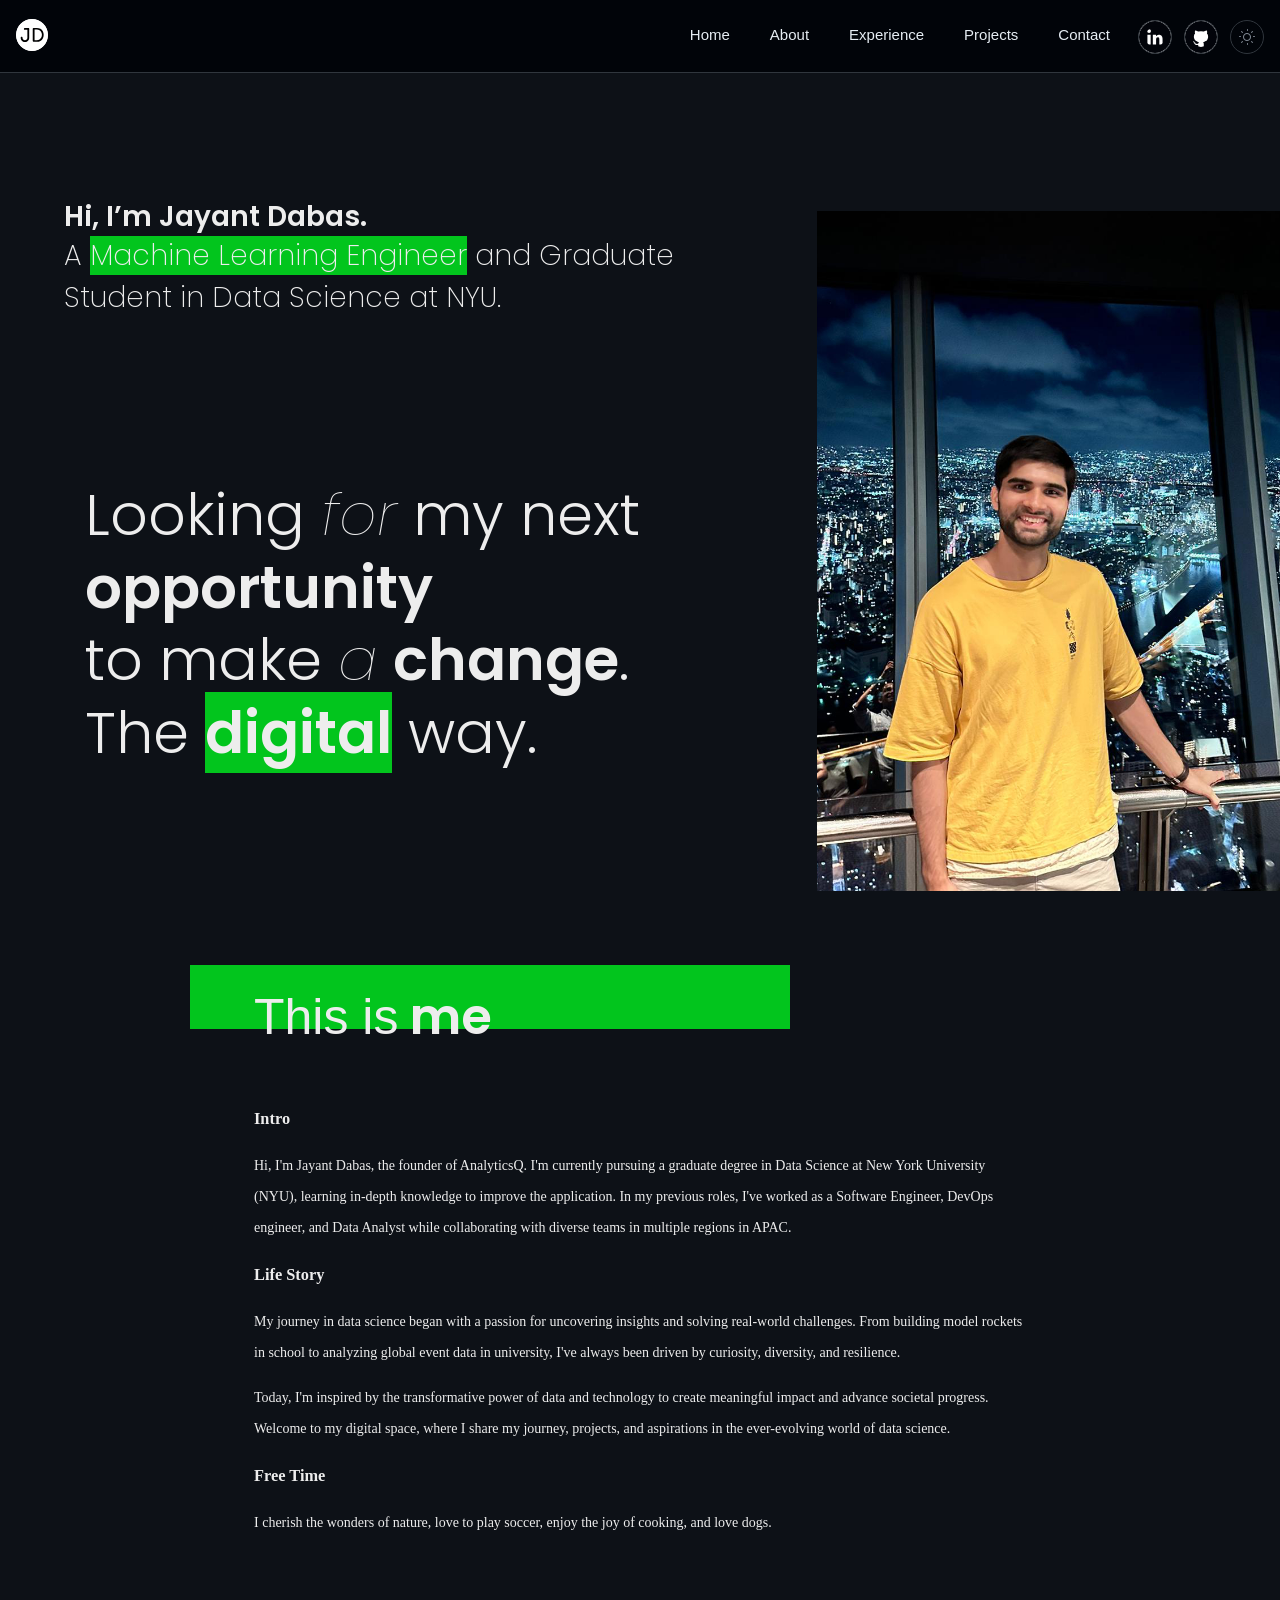
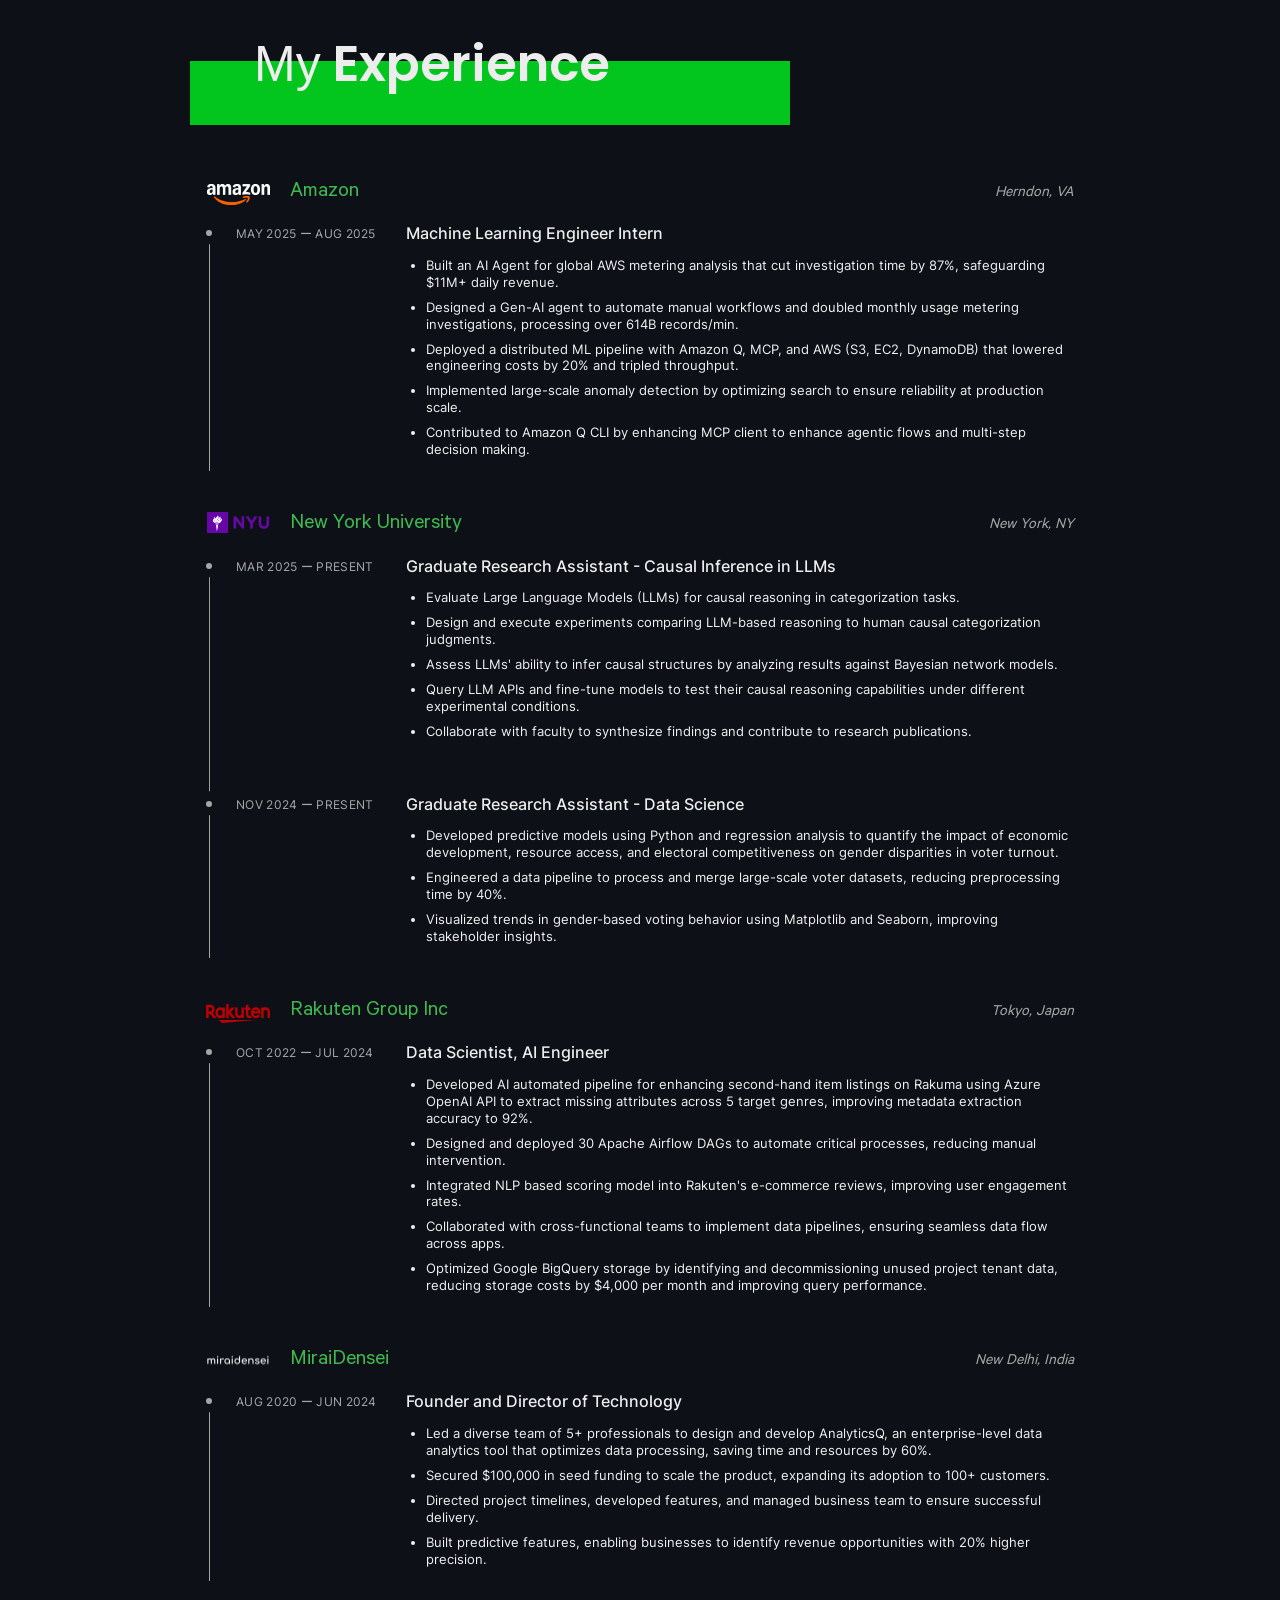
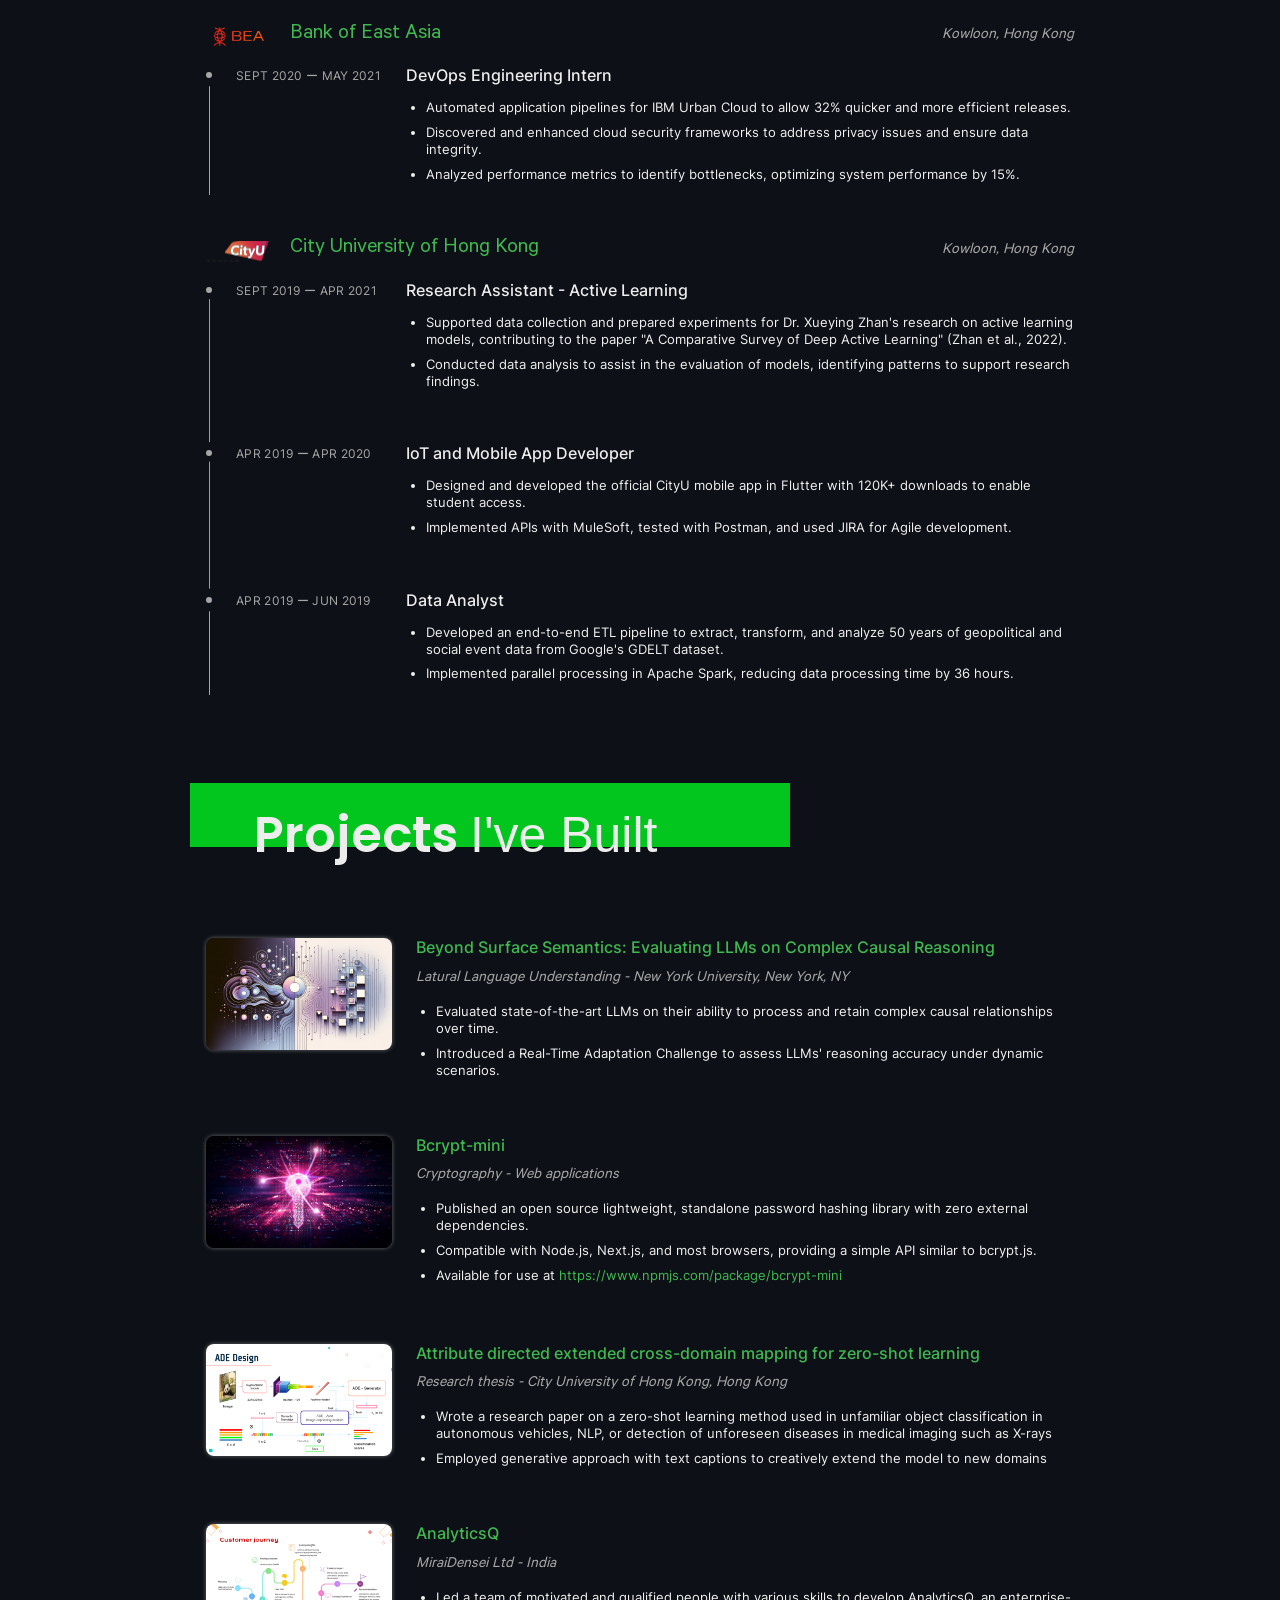
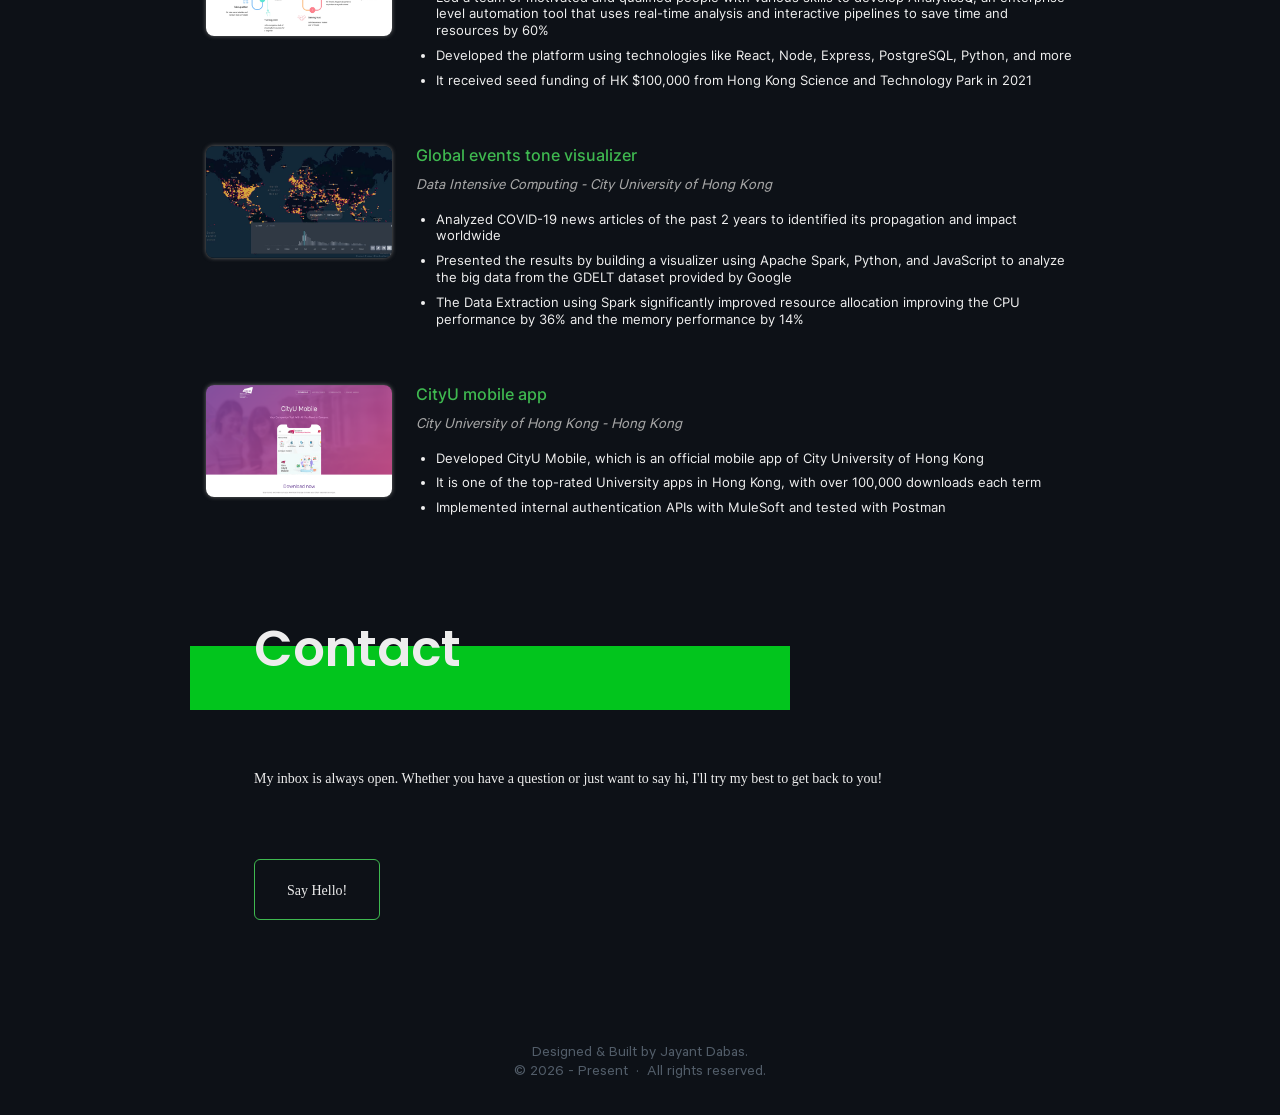
==== commit 6b5cc227: "section styling" ====
--- a/index.html
+++ b/index.html
@@ -251,9 +251,9 @@
         </div>
     </section>
     <section id="about" class="section">
-      <h2 class="numbered-heading">About Me</h2>
+      <div class="title-backdrop"></div>
+      <div class="title"><span style="font-weight: 100;">This is</span> me</div>
       <div class="details">
-        <img class="profile-image" src="./../assets/image/profile.jpeg" alt="Jayant Dabas">
         <div class="intro">
           <h3>Intro</h3>
           <p>Hi, I&apos;m Jayant Dabas, the founder of AnalyticsQ. I&apos;m currently pursuing a graduate degree in Data Science at New York University (NYU), learning in-depth knowledge to improve the application. In my previous roles, I&apos;ve worked as a Software Engineer, DevOps engineer, and Data Analyst while collaborating with diverse teams in multiple regions in APAC.</p>
@@ -268,7 +268,8 @@
       </div>
     </section>
     <section id="experience" class="section">
-      <h2 class="numbered-heading">My Experience</h2>
+      <div class="title"><span style="font-weight: 100;">My</span> Experience</div>
+      <div class="title-backdrop"></div>
       <div class="section-body">
         <!-- Amazon -->
         <div class="item-company">
@@ -483,7 +484,8 @@
       </div>
     </section>
     <section id="projects" class="section">
-      <h2 class="numbered-heading">Things I&apos;ve Built</h2>
+      <div class="title-backdrop"></div>
+      <div class="title">Projects <span style="font-weight: 100;">I&apos;ve Built</span></div>
       <div class="section-body">
         <div class="item">
           <div class="item-image" style="background-image: url('./../../assets/image/project_beyond_semantics.png');"></div>
@@ -577,14 +579,12 @@
       </div>
     </section>
     <section id="contact" class="section">
-      <h2 class="numbered-heading-center">
-        <span class="number">04.</span>What&apos;s Next?
-      </h2>
-      <div class="details-center">
-        <h2 class="big-heading">Get In Touch</h2>
+      <div class="title">Contact</div>
+      <div class="title-backdrop"></div>
+      <div class="details">
         <p>My inbox is always open. Whether you have a question or just want to say hi, I&apos;ll try my best to get back to you!
         </p>
-        <a class="contact-btn" target="_blank" rel="noopener noreferrer" href="mailto:jayantd1112@gmail.com" aria-label="Mail">Say Hello</a>
+        <a class="contact-btn" target="_blank" rel="noopener noreferrer" href="mailto:jayantd1112@gmail.com" aria-label="Mail">Say Hello!</a>
       </div>
     </section>
   </div>
--- a/css/common.css
+++ b/css/common.css
@@ -11,12 +11,12 @@
 body.light {
   background-color: #ffffff;
   /* background-color: #f7f6f4; */
-  color: #02040a;
+  color: #0f0e0e;
 }
 body.dark {
   background-color: #0d1117;
   /* background-color: #02040a; */
-  color: #f0f6fc;
+  color: #ededed;
 }
 
 header {
--- a/css/index.css
+++ b/css/index.css
@@ -73,10 +73,10 @@
   position: absolute;
   padding: 0px 32px 48px;
   height: calc(100% - 48px);
-  color: rgba(255,255,255,0.87);
   overflow-wrap: break-word;
   z-index: 1;
   inset: 0;
+  color: #f2f2f2;
   display: flex;
   flex-direction: column;
   justify-content: flex-end;
@@ -91,7 +91,6 @@
 .home-text-container {
   display: none;
   position: relative;
-  color: rgb(15, 14, 14);
   width: calc(100% - 320px);
   padding: 0px 64px;
   overflow-wrap: break-word;
@@ -119,7 +118,88 @@
   margin-top: 64px;
 }
 
+/* ---------- About, Projects ---------- */
+
+#about .title-backdrop, #projects .title-backdrop {
+  width: 225px;
+  height: 52px;
+  background-color: #f0ff00;
+}
+.dark #about .title-backdrop, .dark #projects .title-backdrop {
+  background-color: rgba(0, 225, 30, 0.87);
+}
+#about .title, #projects .title {
+  font-family: 'Poppins',sans-serif;
+  font-weight: 600;
+  font-size: 28px;
+  position: relative;
+  margin: -24px 0px 20px 0px;
+  padding: 0px 20px;
+  grid-area: 2 / 1 / 3 / 2;
+  justify-self: start;
+  align-self: start;
+}
+#about .details {
+  line-height: 2.2em;
+  font-size: 14px;
+  text-align: left;
+  font-family: georgia, palatino, serif;
+  position: relative;
+  margin: 0px 0px 33px 0;
+  padding: 0px 20px;
+  grid-area: 3 / 1 / 4 / 2;
+  justify-self: start;
+  align-self: start;
+  overflow-wrap: break-word;
+}
+
+/* ---------- Projects ---------- */
+
+#projects .title-backdrop {
+  width: 285px;
+}
+
+/* ---------- Experience, Contact ---------- */
+
+#experience .title-backdrop, #contact .title-backdrop {
+  margin: -27px 0px 32px 0px;
+  width: 285px;
+  height: 52px;
+  background-color: #f0ff00;
+}
+.dark #experience .title-backdrop, .dark #contact .title-backdrop {
+  background-color: rgba(0, 225, 30, 0.87);
+}
+#experience .title, #contact .title {
+  font-family: 'Poppins',sans-serif;
+  font-weight: 600;
+  font-size: 32px;
+  position: relative;
+  margin: 0px 0px 0px 0px;
+  padding: 0px 20px;
+  grid-area: 2 / 1 / 3 / 2;
+  justify-self: start;
+  align-self: start;
+}
+
 /* ---------- Contact ---------- */
+
+#contact .title-backdrop {
+  width: 225px;
+}
+#contact .details {
+  line-height: 2.2em;
+  font-size: 14px;
+  text-align: left;
+  font-family: georgia, palatino, serif;
+  position: relative;
+  margin: 0px 0px 33px 0;
+  padding: 0px 20px;
+  grid-area: 3 / 1 / 4 / 2;
+  justify-self: start;
+  align-self: start;
+  overflow-wrap: break-word;
+}
 
 .contact-btn {
   display: inline-block;
@@ -230,10 +310,6 @@
   .home-text-container {
     display: block;
   }
-  .dark .home-text-container {
-    color: #ffffff;
-    opacity: 0.87;
-  } 
   #home .title, #home .subtitle {
     font-size: 18px;
   }
@@ -245,6 +321,25 @@
     justify-self: start;
     align-self: start;
   }
+
+  /* ----- About, Experience, Projects, Contact ----- */
+  #about .title, #experience .title, #projects .title, #contact .title {
+    font-size: 50px;
+    padding: 0px 64px;
+  }
+  #about .details, #contact .details {
+    padding: 0px 64px;
+  }
+  #about .title-backdrop, #experience .title-backdrop, #projects .title-backdrop, #contact .title-backdrop {
+    width: 600px;
+    height: 64px;
+  }
+  #about .title, #projects .title {
+  margin: -44px 0px 54px 0px;
+  }
+  #experience .title-backdrop, #contact .title-backdrop {
+    margin: -36px 0px 54px 0px;
+  }
 }
 
 @media only screen 
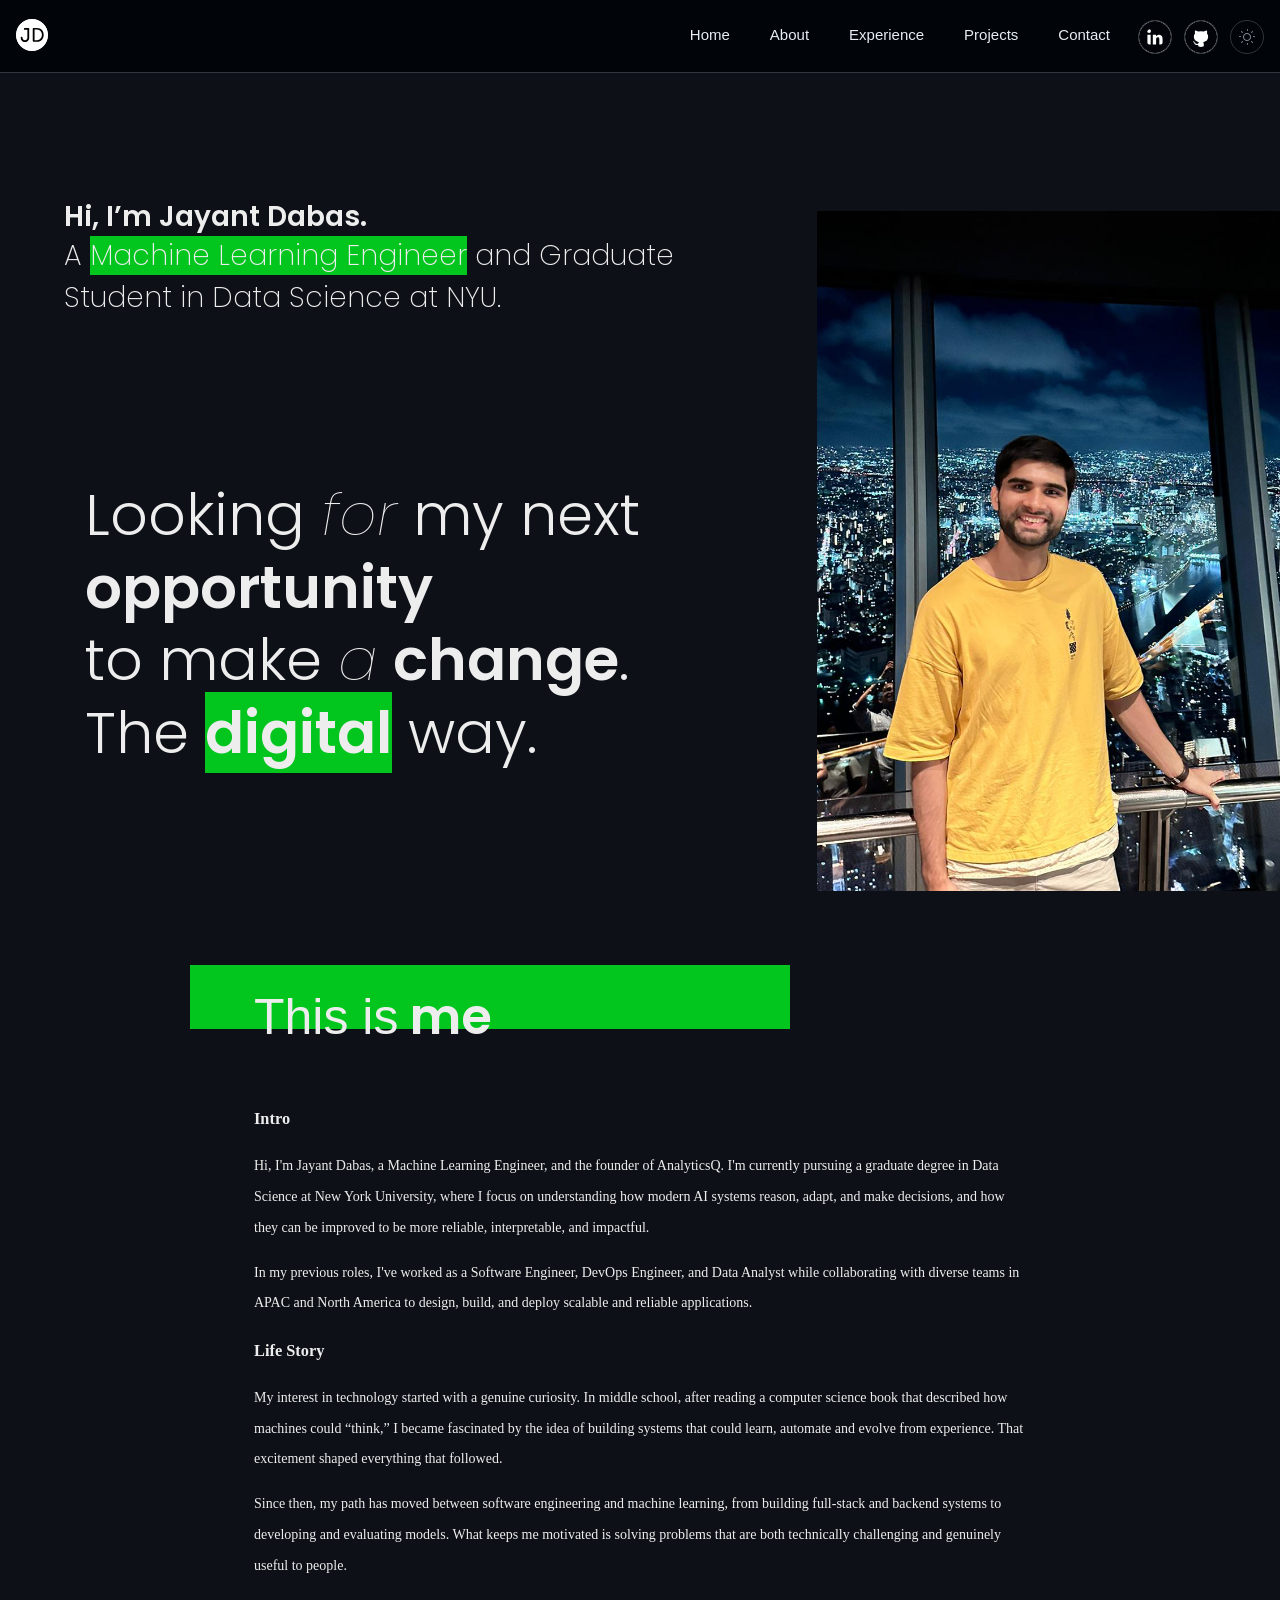
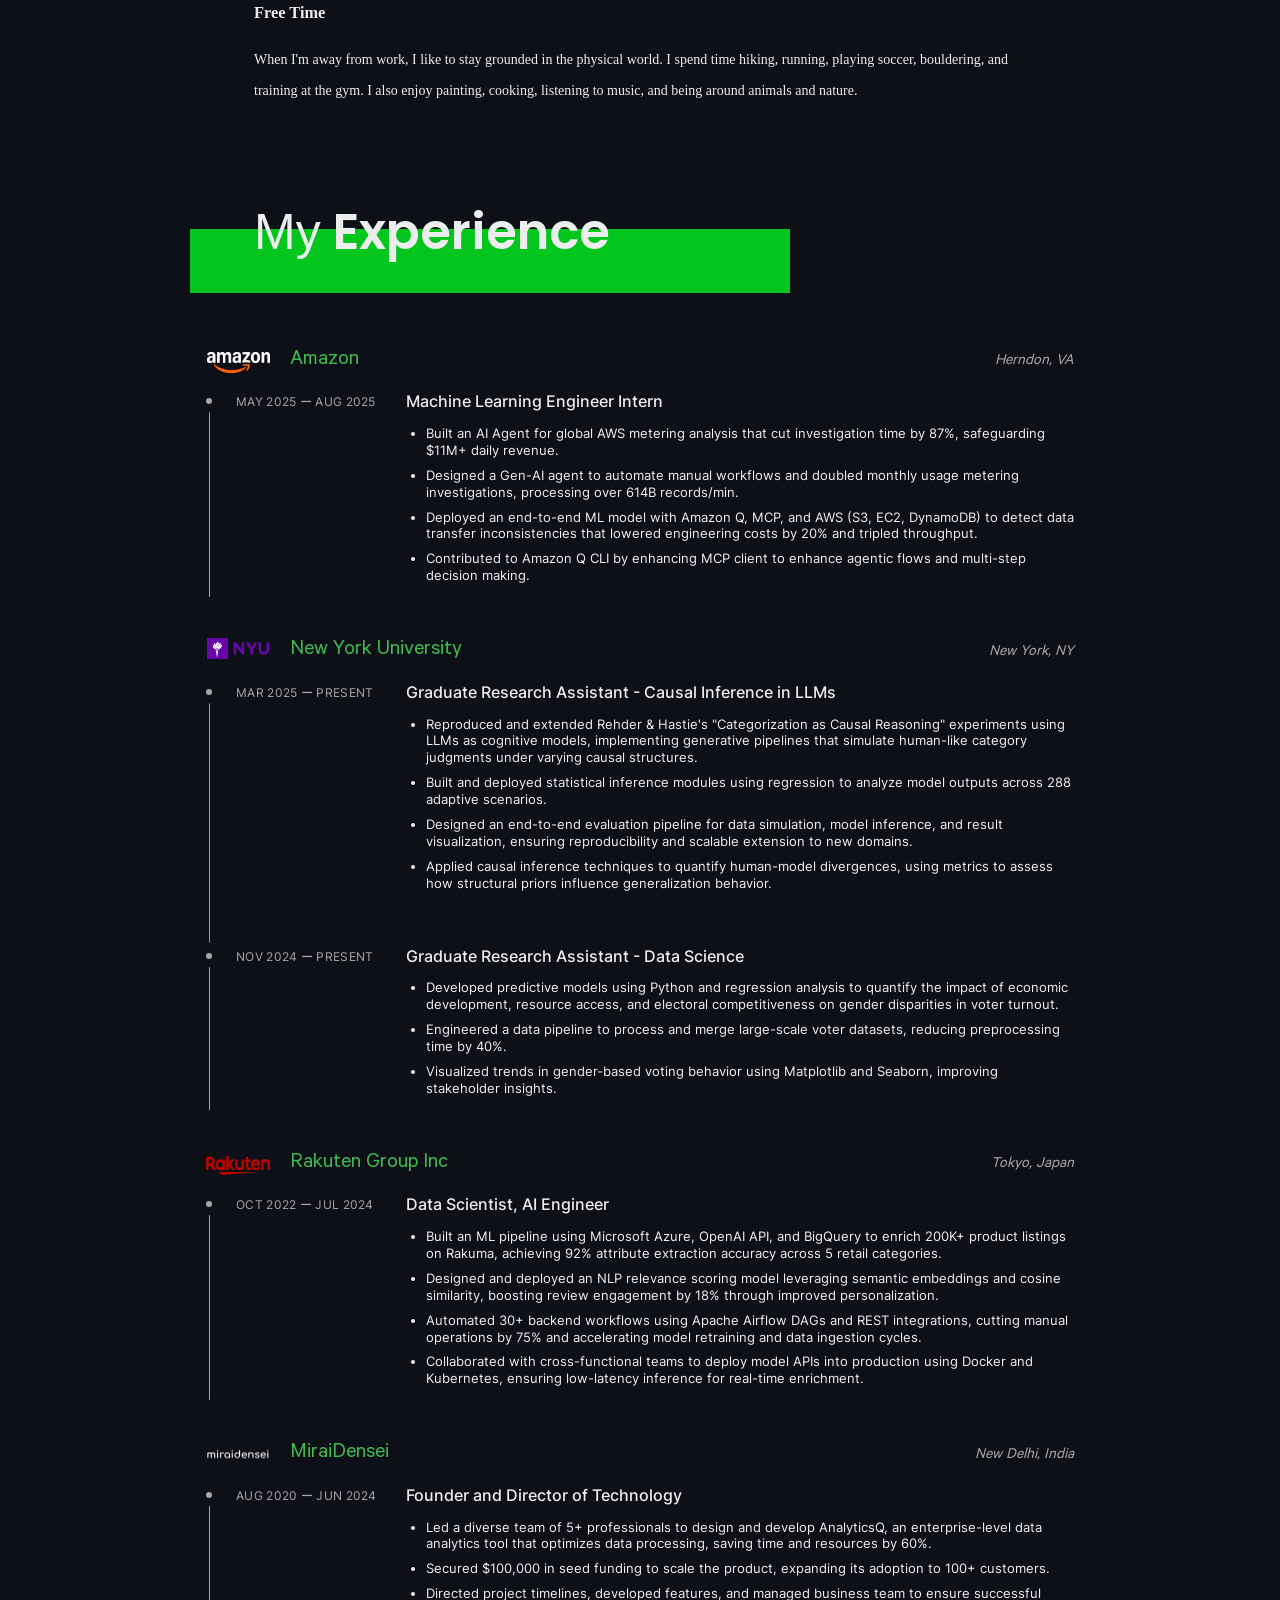
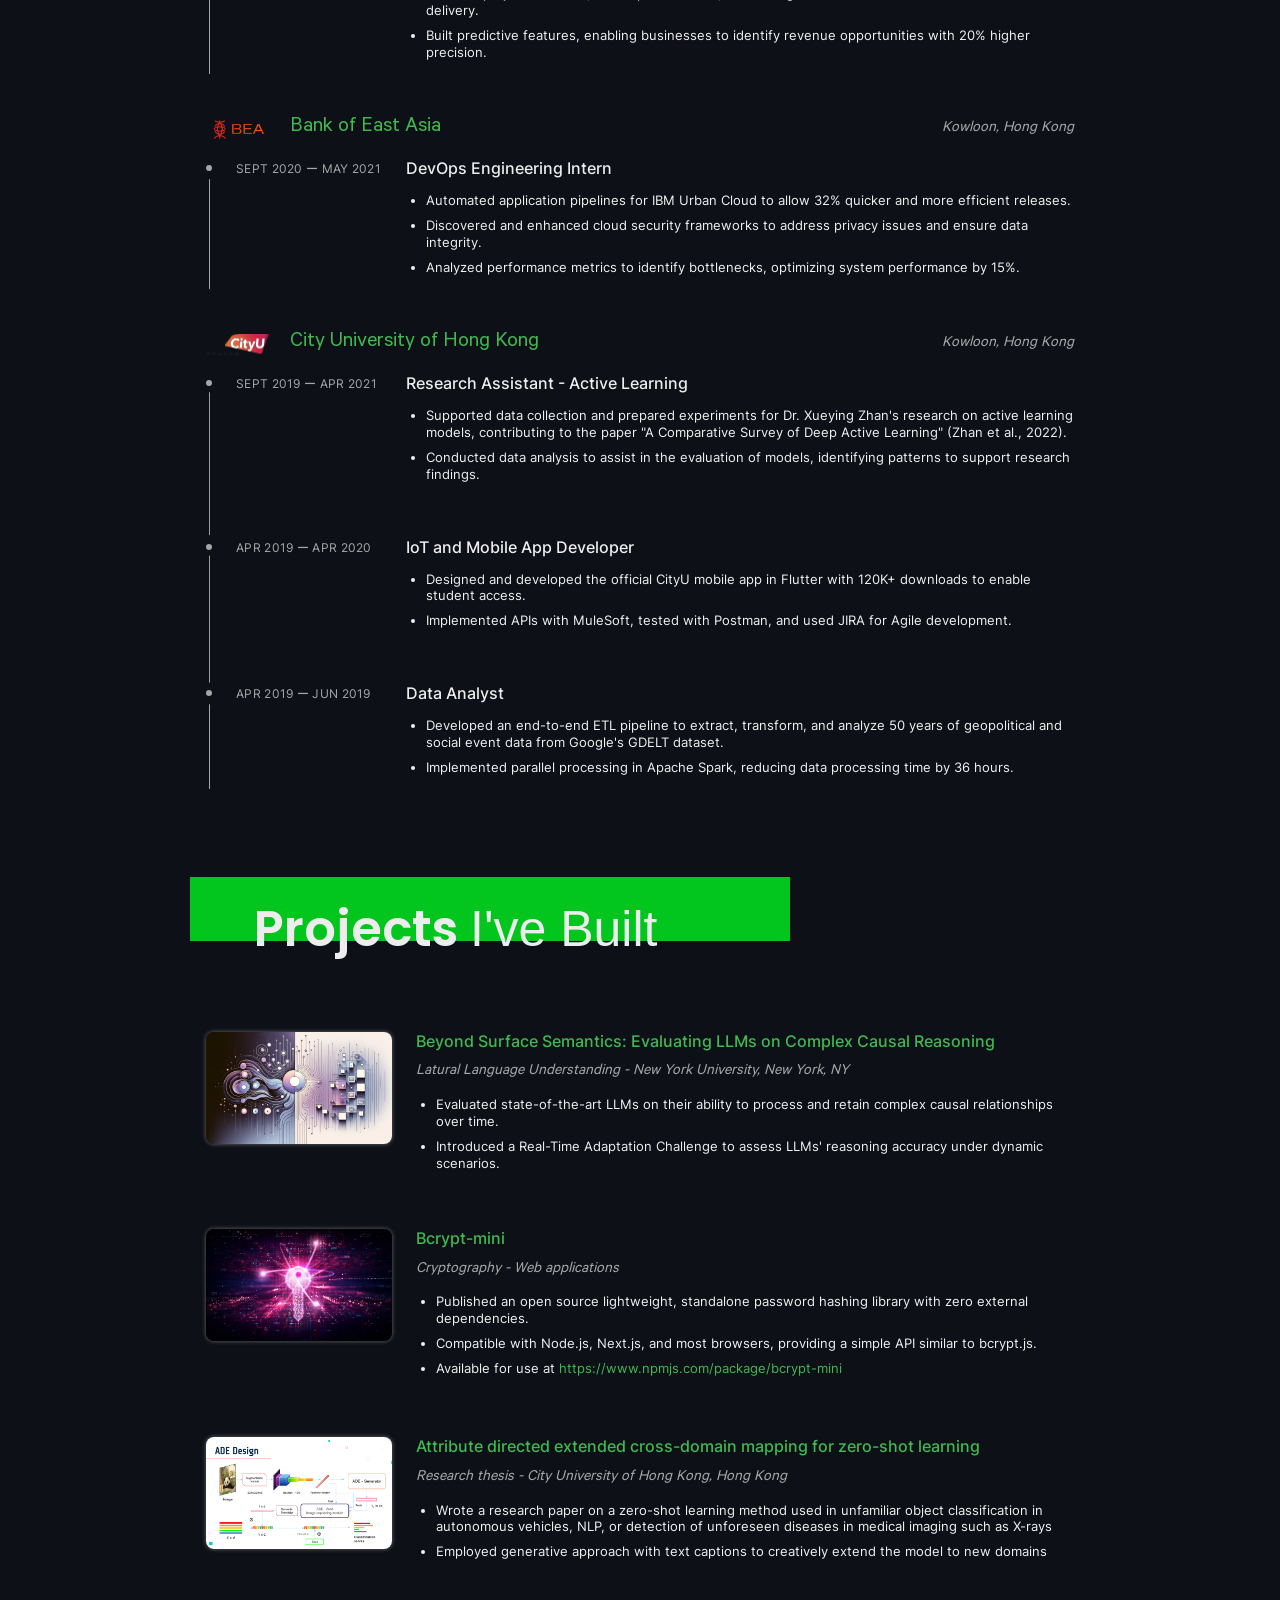
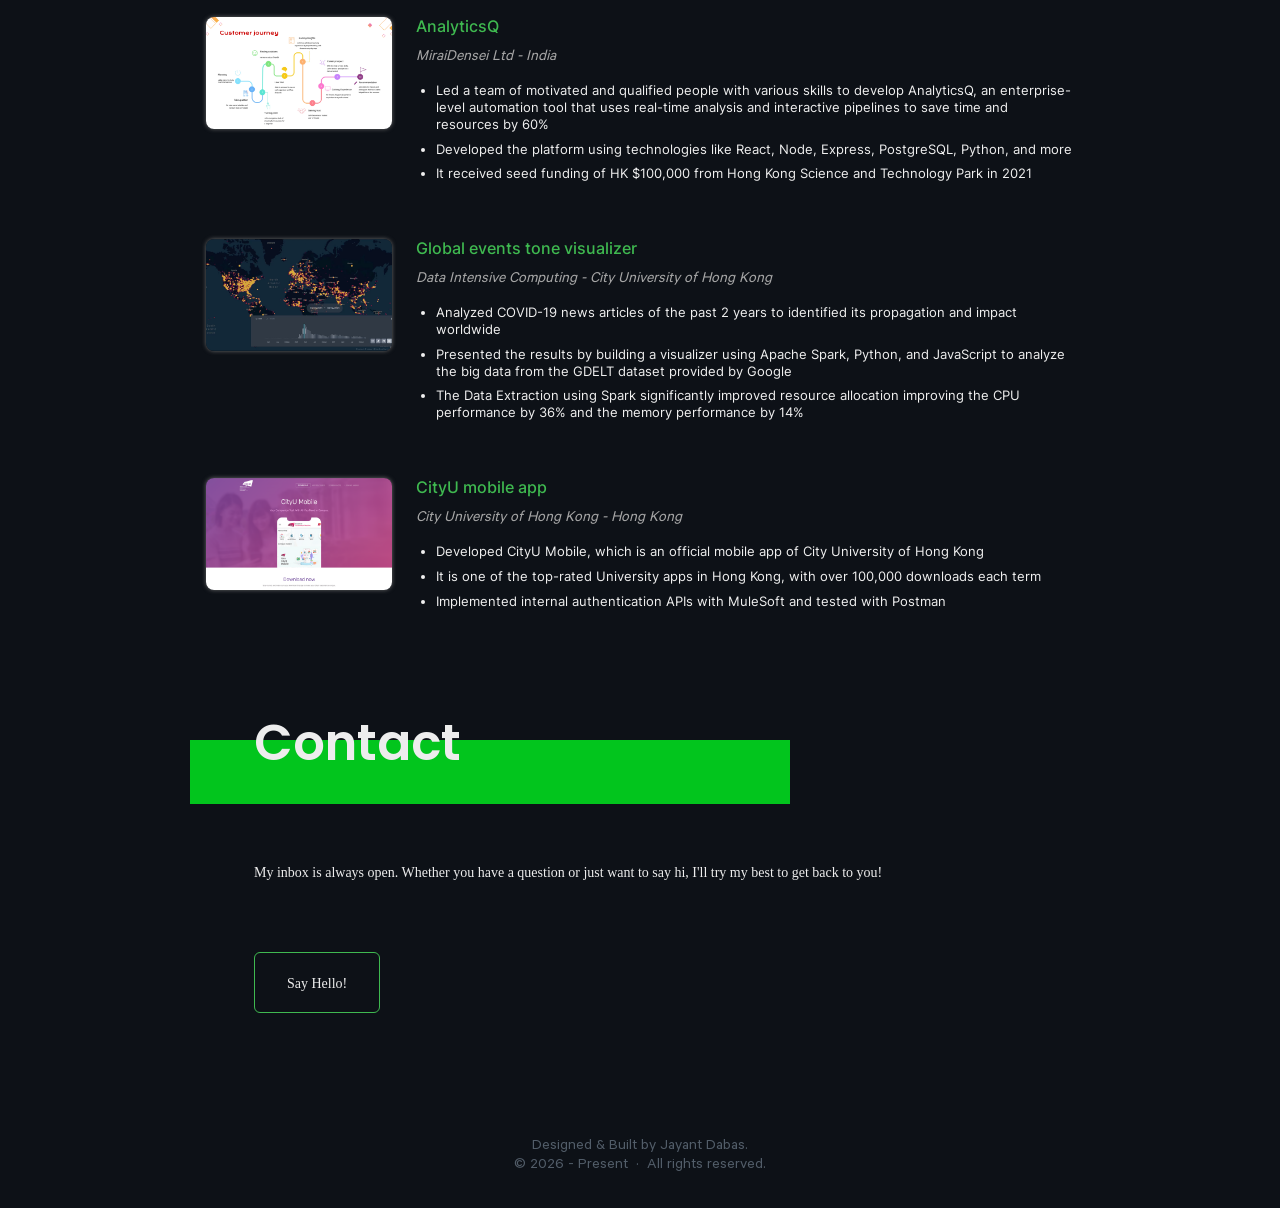
==== commit 85b6dced: "update bio" ====
--- a/index.html
+++ b/index.html
@@ -256,14 +256,15 @@
       <div class="details">
         <div class="intro">
           <h3>Intro</h3>
-          <p>Hi, I&apos;m Jayant Dabas, the founder of AnalyticsQ. I&apos;m currently pursuing a graduate degree in Data Science at New York University (NYU), learning in-depth knowledge to improve the application. In my previous roles, I&apos;ve worked as a Software Engineer, DevOps engineer, and Data Analyst while collaborating with diverse teams in multiple regions in APAC.</p>
+          <p>Hi, I&apos;m Jayant Dabas, a Machine Learning Engineer, and the founder of AnalyticsQ. I'm currently pursuing a graduate degree in Data Science at New York University, where I focus on understanding how modern AI systems reason, adapt, and make decisions, and how they can be improved to be more reliable, interpretable, and impactful.</p>
+          <p>In my previous roles, I&apos;ve worked as a Software Engineer, DevOps Engineer, and Data Analyst while collaborating with diverse teams in APAC and North America to design, build, and deploy scalable and reliable applications.</p>
           
           <h3>Life Story</h3>
-          <p>My journey in data science began with a passion for uncovering insights and solving real-world challenges. From building model rockets in school to analyzing global event data in university, I&apos;ve always been driven by curiosity, diversity, and resilience.</p>
-          <p>Today, I&apos;m inspired by the transformative power of data and technology to create meaningful impact and advance societal progress. Welcome to my digital space, where I share my journey, projects, and aspirations in the ever-evolving world of data science.</p>
+          <p>My interest in technology started with a genuine curiosity. In middle school, after reading a computer science book that described how machines could “think,” I became fascinated by the idea of building systems that could learn, automate and evolve from experience. That excitement shaped everything that followed.</p>
+          <p>Since then, my path has moved between software engineering and machine learning, from building full-stack and backend systems to developing and evaluating models. What keeps me motivated is solving problems that are both technically challenging and genuinely useful to people.</p>
           
           <h3>Free Time</h3>
-          <p>I cherish the wonders of nature, love to play soccer, enjoy the joy of cooking, and love dogs.</p>
+          <p>When I'm away from work, I like to stay grounded in the physical world. I spend time hiking, running, playing soccer, bouldering, and training at the gym. I also enjoy painting, cooking, listening to music, and being around animals and nature.</p>
         </div>
       </div>
     </section>
@@ -289,8 +290,7 @@
                 <ul>
                   <li>Built an AI Agent for global AWS metering analysis that cut investigation time by 87%, safeguarding $11M+ daily revenue.</li>
                   <li>Designed a Gen-AI agent to automate manual workflows and doubled monthly usage metering investigations, processing over 614B records/min.</li>
-                  <li>Deployed a distributed ML pipeline with Amazon Q, MCP, and AWS (S3, EC2, DynamoDB) that lowered engineering costs by 20% and tripled throughput.</li>
-                  <li>Implemented large-scale anomaly detection by optimizing search to ensure reliability at production scale.</li>
+                  <li>Deployed an end-to-end ML model with Amazon Q, MCP, and AWS (S3, EC2, DynamoDB) to detect data transfer inconsistencies that lowered engineering costs by 20% and tripled throughput.</li>
                   <li>Contributed to Amazon Q CLI by enhancing MCP client to enhance agentic flows and multi-step decision making.</li>
                 </ul>
               </div>
@@ -317,11 +317,10 @@
               <div class="item-title">Graduate Research Assistant - Causal Inference in LLMs</div>
               <div class="item-detail">
                 <ul>
-                  <li>Evaluate Large Language Models (LLMs) for causal reasoning in categorization tasks.</li>
-                  <li>Design and execute experiments comparing LLM-based reasoning to human causal categorization judgments.</li>
-                  <li>Assess LLMs&apos; ability to infer causal structures by analyzing results against Bayesian network models.</li>
-                  <li>Query LLM APIs and fine-tune models to test their causal reasoning capabilities under different experimental conditions.</li>
-                  <li>Collaborate with faculty to synthesize findings and contribute to research publications.</li>
+                  <li>Reproduced and extended Rehder & Hastie's "Categorization as Causal Reasoning" experiments using LLMs as cognitive models, implementing generative pipelines that simulate human-like category judgments under varying causal structures.</li>
+                  <li>Built and deployed statistical inference modules using regression to analyze model outputs across 288 adaptive scenarios.</li>
+                  <li>Designed an end-to-end evaluation pipeline for data simulation, model inference, and result visualization, ensuring reproducibility and scalable extension to new domains.</li>
+                  <li>Applied causal inference techniques to quantify human-model divergences, using metrics to assess how structural priors influence generalization behavior.</li>
                 </ul>
               </div>
             </div>
@@ -360,11 +359,10 @@
               <div class="item-title">Data Scientist, AI Engineer</div>
               <div class="item-detail">
                 <ul>
-                  <li>Developed AI automated pipeline for enhancing second-hand item listings on Rakuma using Azure OpenAI API to extract missing attributes across 5 target genres, improving metadata extraction accuracy to 92%.</li>
-                  <li>Designed and deployed 30 Apache Airflow DAGs to automate critical processes, reducing manual intervention.</li>
-                  <li>Integrated NLP based scoring model into Rakuten&apos;s e-commerce reviews, improving user engagement rates.</li>
-                  <li>Collaborated with cross-functional teams to implement data pipelines, ensuring seamless data flow across apps.</li>
-                  <li>Optimized Google BigQuery storage by identifying and decommissioning unused project tenant data, reducing storage costs by $4,000 per month and improving query performance.</li>
+                  <li>Built an ML pipeline using Microsoft Azure, OpenAI API, and BigQuery to enrich 200K+ product listings on Rakuma, achieving 92% attribute extraction accuracy across 5 retail categories.</li>
+                  <li>Designed and deployed an NLP relevance scoring model leveraging semantic embeddings and cosine similarity, boosting review engagement by 18% through improved personalization.</li>
+                  <li>Automated 30+ backend workflows using Apache Airflow DAGs and REST integrations, cutting manual operations by 75% and accelerating model retraining and data ingestion cycles.</li>
+                  <li>Collaborated with cross-functional teams to deploy model APIs into production using Docker and Kubernetes, ensuring low-latency inference for real-time enrichment.</li>
                 </ul>
               </div>
             </div>
@@ -488,7 +486,7 @@
       <div class="title">Projects <span style="font-weight: 100;">I&apos;ve Built</span></div>
       <div class="section-body">
         <div class="item">
-          <div class="item-image" style="background-image: url('./../../assets/image/project_beyond_semantics.png');"></div>
+          <div class="item-image" style="background-image: url('./assets/image/project_beyond_semantics.png');"></div>
           <div class="item-body">
             <div class="item-title"><a target="_blank" rel="noopener noreferrer" href="#" aria-label="Attribute directed exteded cross-domain mapping for zero-shot learning">
                 Beyond Surface Semantics: Evaluating LLMs on Complex Causal Reasoning</a></div>
@@ -503,7 +501,7 @@
         </div>
 
         <div class="item">
-          <div class="item-image" style="background-image: url('./../../assets/image/project_bcrypt_mini.png');"></div>
+          <div class="item-image" style="background-image: url('./assets/image/project_bcrypt_mini.png');"></div>
           <div class="item-body">
             <div class="item-title"><a target="_blank" rel="noopener noreferrer" href="https://www.npmjs.com/package/bcrypt-mini" aria-label="Attribute directed exteded cross-domain mapping for zero-shot learning">
                 Bcrypt-mini</a></div>
@@ -520,9 +518,9 @@
         </div>
 
         <div class="item">
-          <div class="item-image" style="background-image: url('./../../assets/image/project_ade_zsl.png');"></div>
+          <div class="item-image" style="background-image: url('./assets/image/project_ade_zsl.png');"></div>
           <div class="item-body">
-            <div class="item-title"><a target="_blank" rel="noopener noreferrer" href="./../../assets/files/ade_zsl_report.pdf" aria-label="Attribute directed exteded cross-domain mapping for zero-shot learning">
+            <div class="item-title"><a target="_blank" rel="noopener noreferrer" href="./assets/files/ade_zsl_report.pdf" aria-label="Attribute directed exteded cross-domain mapping for zero-shot learning">
                 Attribute directed extended cross-domain mapping for zero-shot learning</a></div>
             <div class="item-subtitle">Research thesis - City University of Hong Kong, Hong Kong</div>
             <div class="item-detail">
@@ -535,7 +533,7 @@
         </div>
 
         <div class="item">
-          <div class="item-image" style="background-image: url('./../../assets/image/project_analyticsq.png');"></div>
+          <div class="item-image" style="background-image: url('./assets/image/project_analyticsq.png');"></div>
           <div class="item-body">
             <div class="item-title"><a target="_blank" rel="noopener noreferrer" href="#" aria-label="AnalyticsQ">AnalyticsQ</a></div>
             <div class="item-subtitle">MiraiDensei Ltd - India</div>
@@ -549,7 +547,7 @@
           </div>
         </div>
         <div class="item">
-          <div class="item-image" style="background-image: url('./../../assets/image/project_global_events.png');"></div>
+          <div class="item-image" style="background-image: url('./assets/image/project_global_events.png');"></div>
           <div class="item-body">
             <div class="item-title"><a target="_blank" rel="noopener noreferrer" href="https://github.com/dabasjayant/global-events-tone-visualizer" aria-label="Global events tone visualizer">Global events tone visualizer</a></div>
             <div class="item-subtitle">Data Intensive Computing - City University of Hong Kong</div>
@@ -563,7 +561,7 @@
           </div>
         </div>
         <div class="item">
-          <div class="item-image" style="background-image: url('./../../assets/image/project_cityu_mobile.png');"></div>
+          <div class="item-image" style="background-image: url('./assets/image/project_cityu_mobile.png');"></div>
           <div class="item-body">
             <div class="item-title"><a target="_blank" rel="noopener noreferrer" href="https://www.cityu.edu.hk/esu/CityuMobile/" aria-label="CityU Mobile">CityU mobile app</a></div>
             <div class="item-subtitle">City University of Hong Kong - Hong Kong</div>
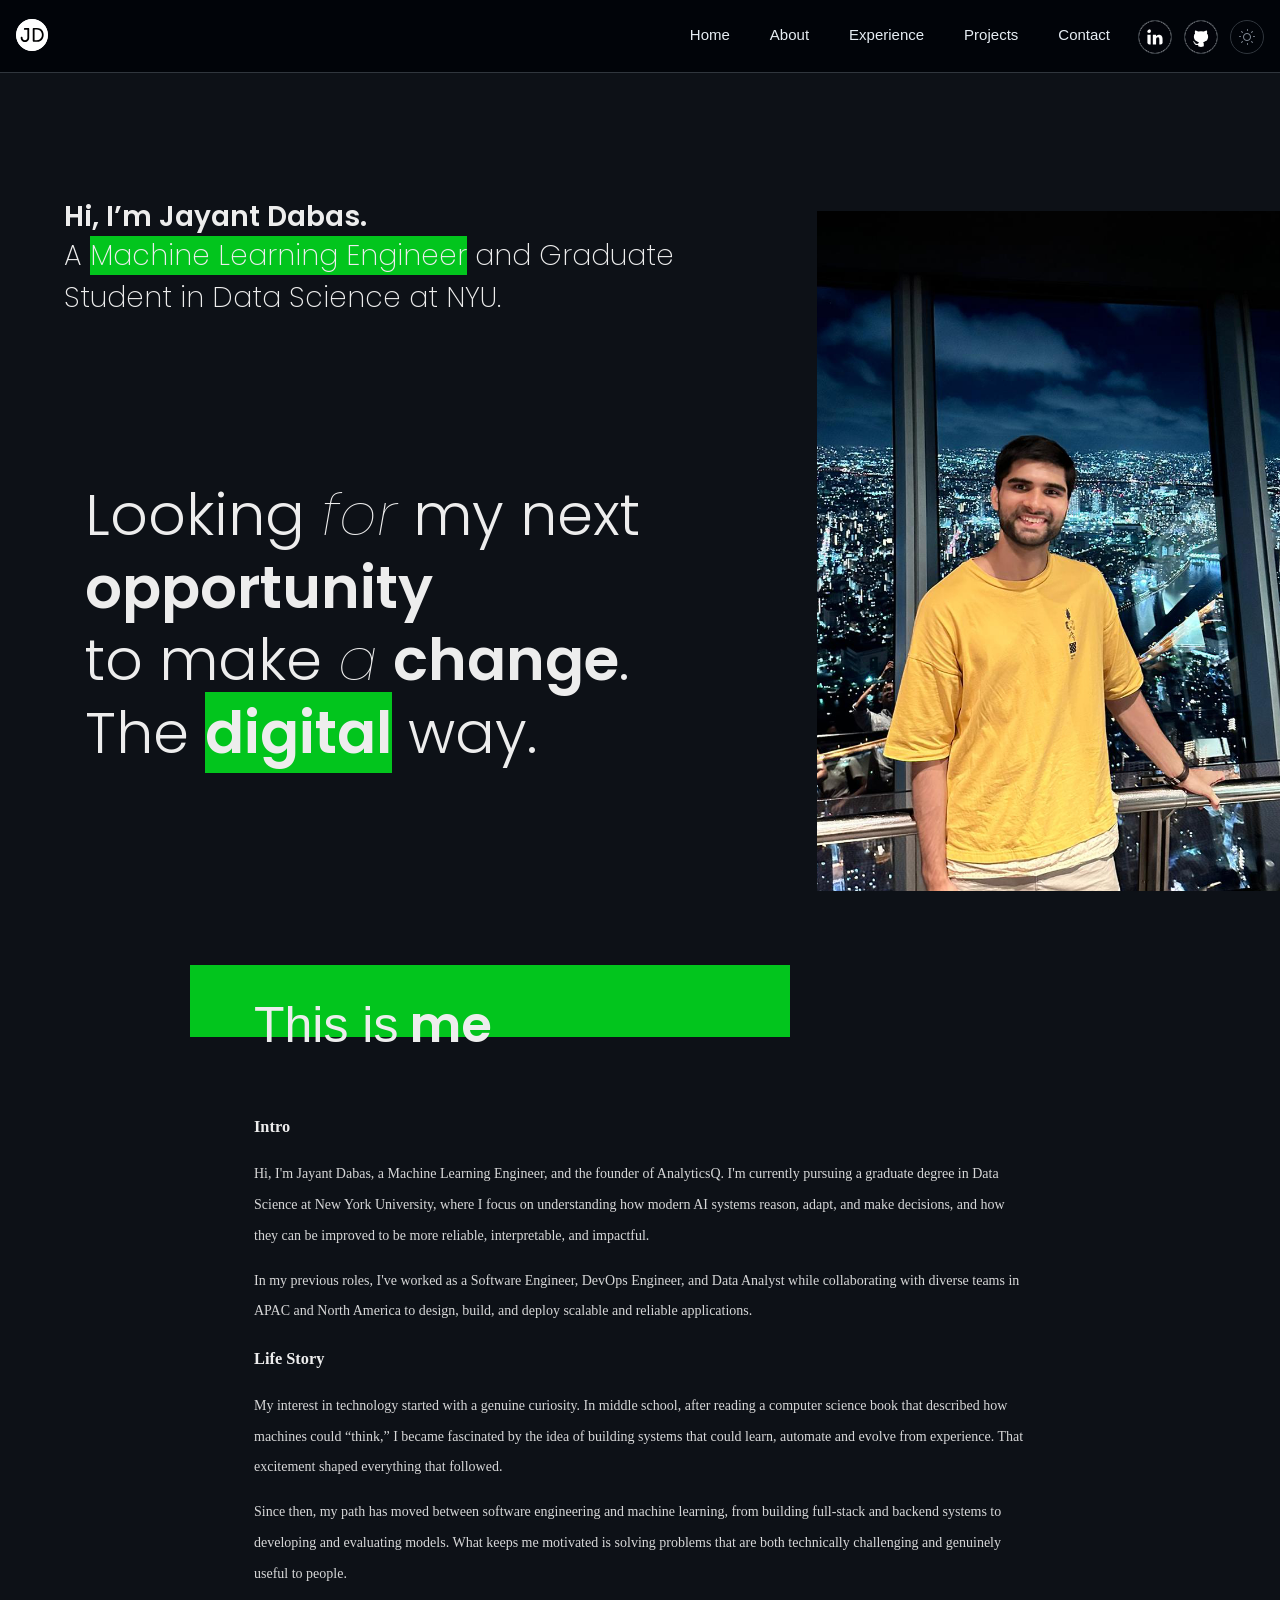
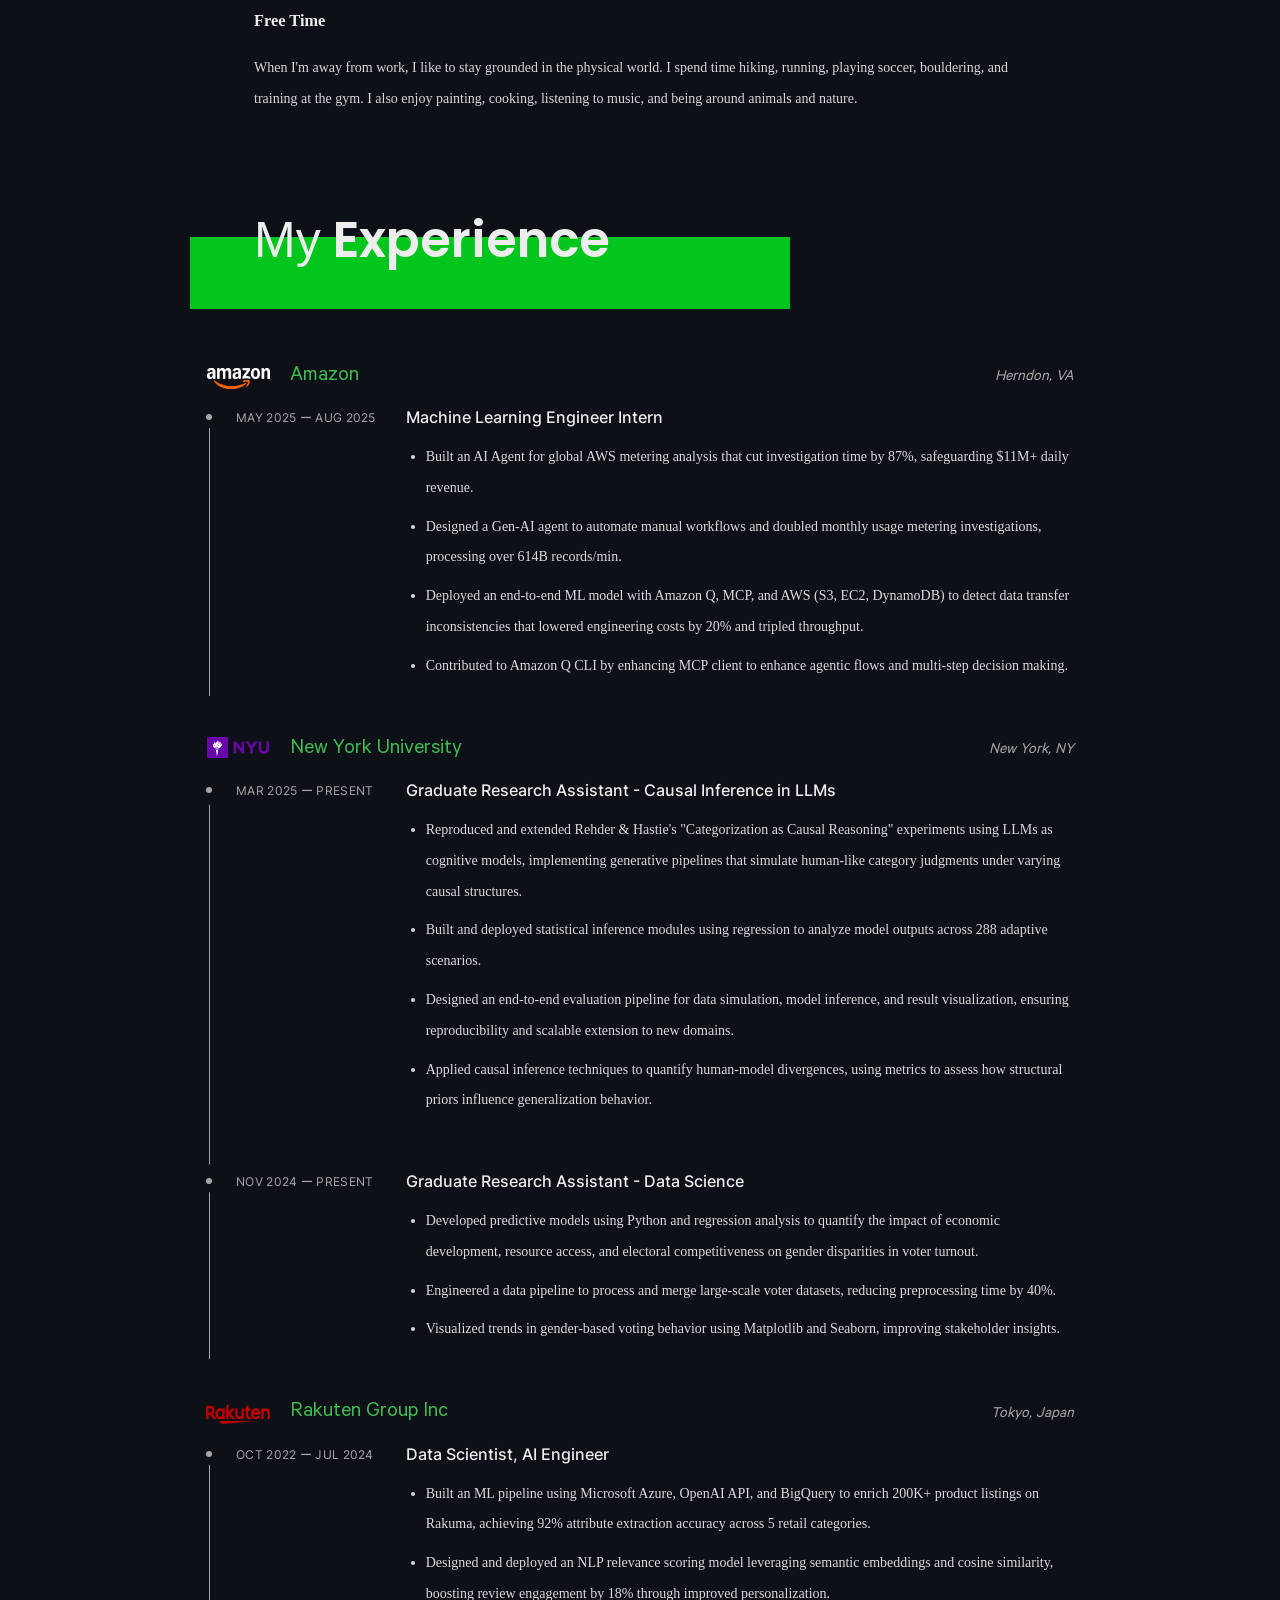
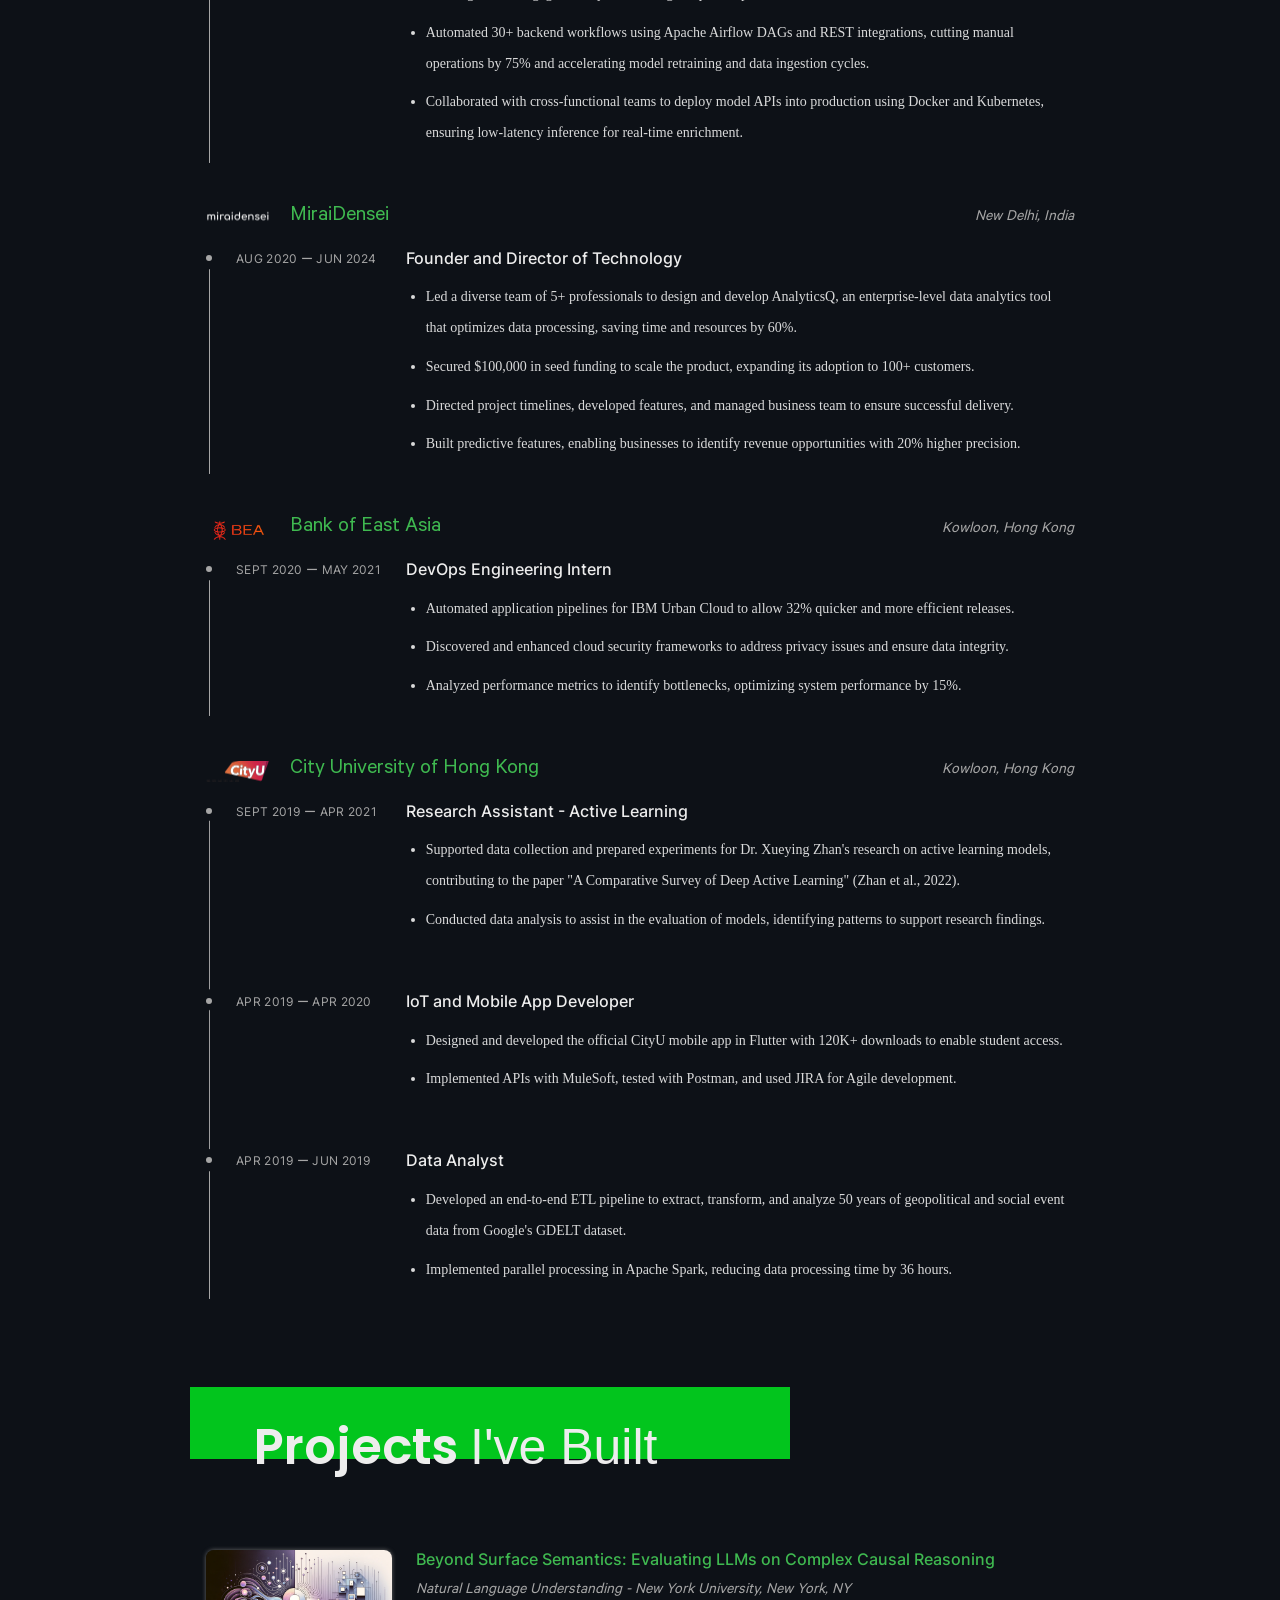
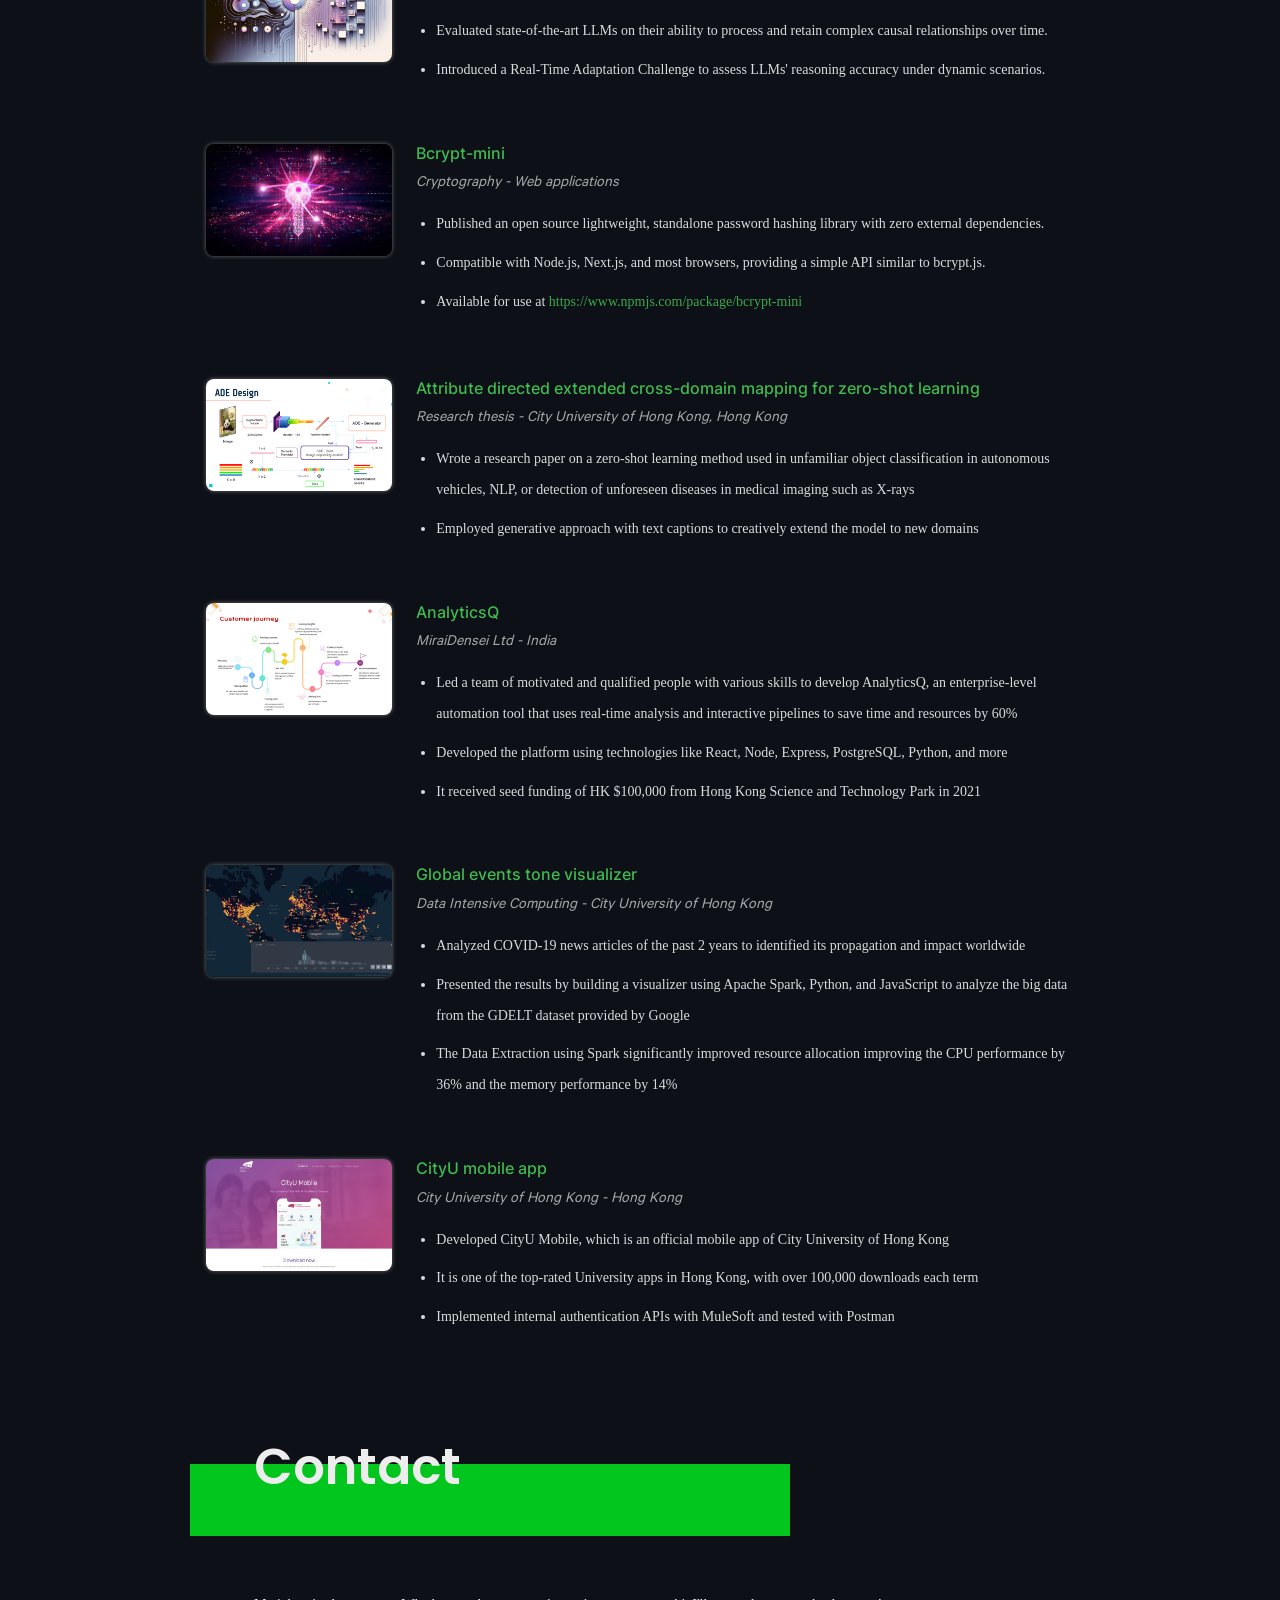
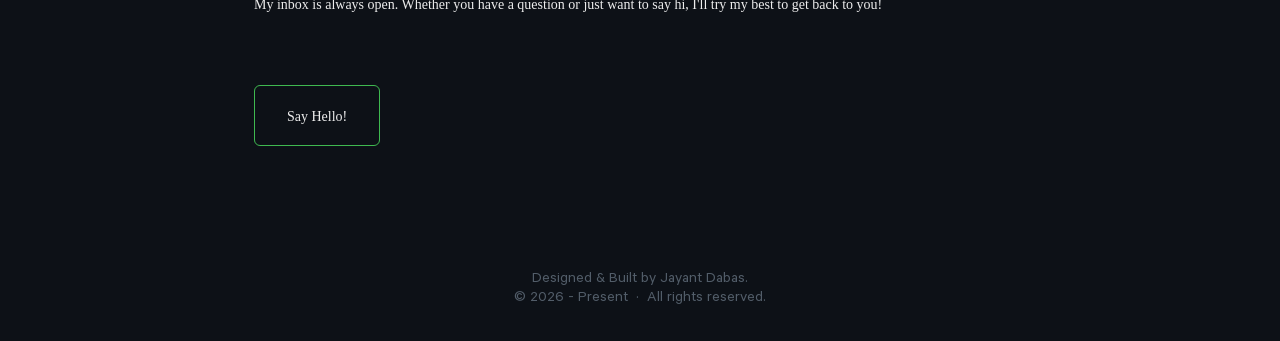
==== commit 8a03ac19: "fix spelling" ====
--- a/index.html
+++ b/index.html
@@ -490,7 +490,7 @@
           <div class="item-body">
             <div class="item-title"><a target="_blank" rel="noopener noreferrer" href="#" aria-label="Attribute directed exteded cross-domain mapping for zero-shot learning">
                 Beyond Surface Semantics: Evaluating LLMs on Complex Causal Reasoning</a></div>
-            <div class="item-subtitle">Latural Language Understanding - New York University, New York, NY</div>
+            <div class="item-subtitle">Natural Language Understanding - New York University, New York, NY</div>
             <div class="item-detail">
               <ul>
                 <li>Evaluated state-of-the-art LLMs on their ability to process and retain complex causal relationships over time.</li>
--- a/css/index.css
+++ b/css/index.css
@@ -4,10 +4,6 @@
   min-width: 320px;
   max-width: 1920px;
   margin: 0 auto;
-}
-
-#contact {
-  padding-bottom: 60px;
 }
 
 .highlighted-text {
@@ -152,6 +148,9 @@
   align-self: start;
   overflow-wrap: break-word;
 }
+#about p {
+  opacity: 0.9;
+}
 
 /* ---------- Projects ---------- */
 
@@ -184,6 +183,9 @@
 
 /* ---------- Contact ---------- */
 
+#contact {
+  padding-bottom: 60px;
+}
 #contact .title-backdrop {
   width: 225px;
 }
@@ -332,7 +334,7 @@
   }
   #about .title-backdrop, #experience .title-backdrop, #projects .title-backdrop, #contact .title-backdrop {
     width: 600px;
-    height: 64px;
+    height: 72px;
   }
   #about .title, #projects .title {
   margin: -44px 0px 54px 0px;
--- a/css/experience.css
+++ b/css/experience.css
@@ -163,8 +163,12 @@
 
 .item-detail ul {
   padding-left: 20px;
-  font-family: 'Inter';
-  font-size: 13px;
+  font-family: georgia, palatino, serif;
+  font-size: 14px;
+  line-height: 2.2em;
+  overflow-wrap: break-word;
+  opacity: 0.9;
+  list-style-type: disc;
 }
 .light .item-detail {
   color: #2d2d2d;
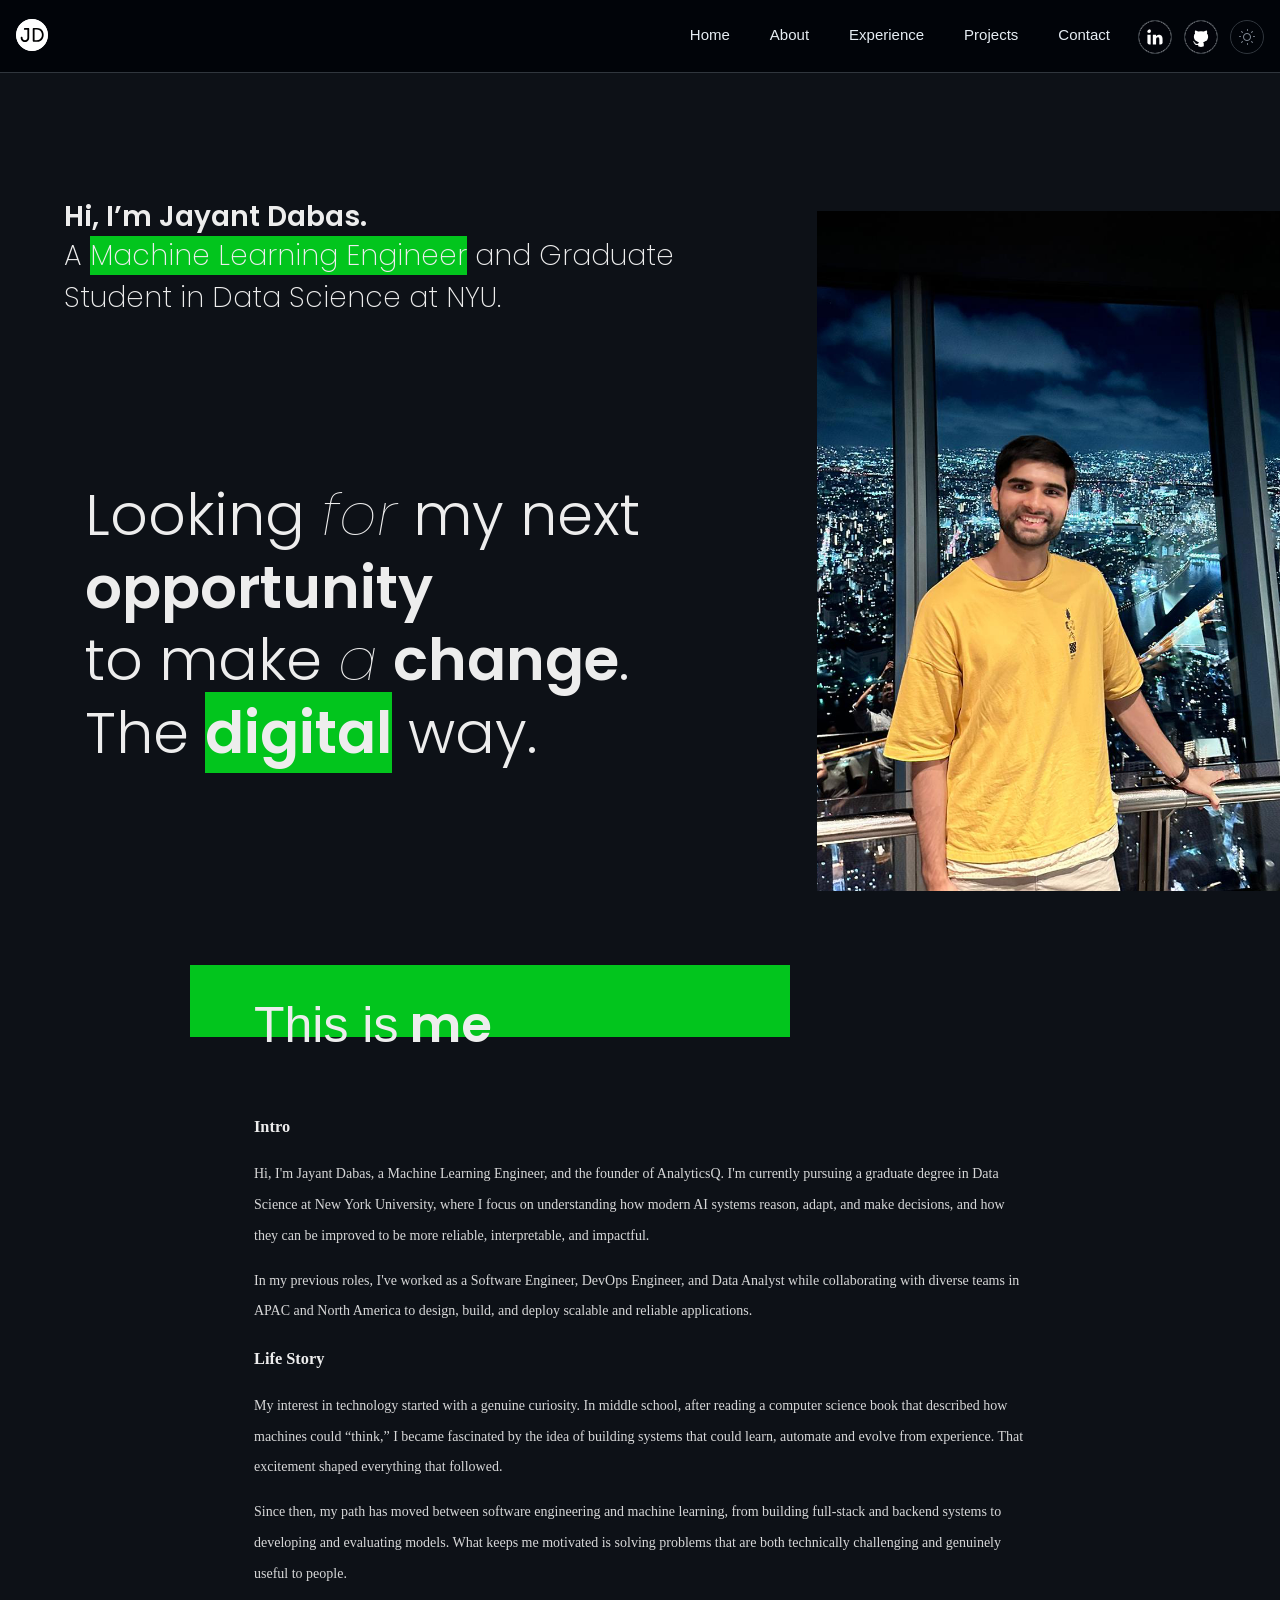
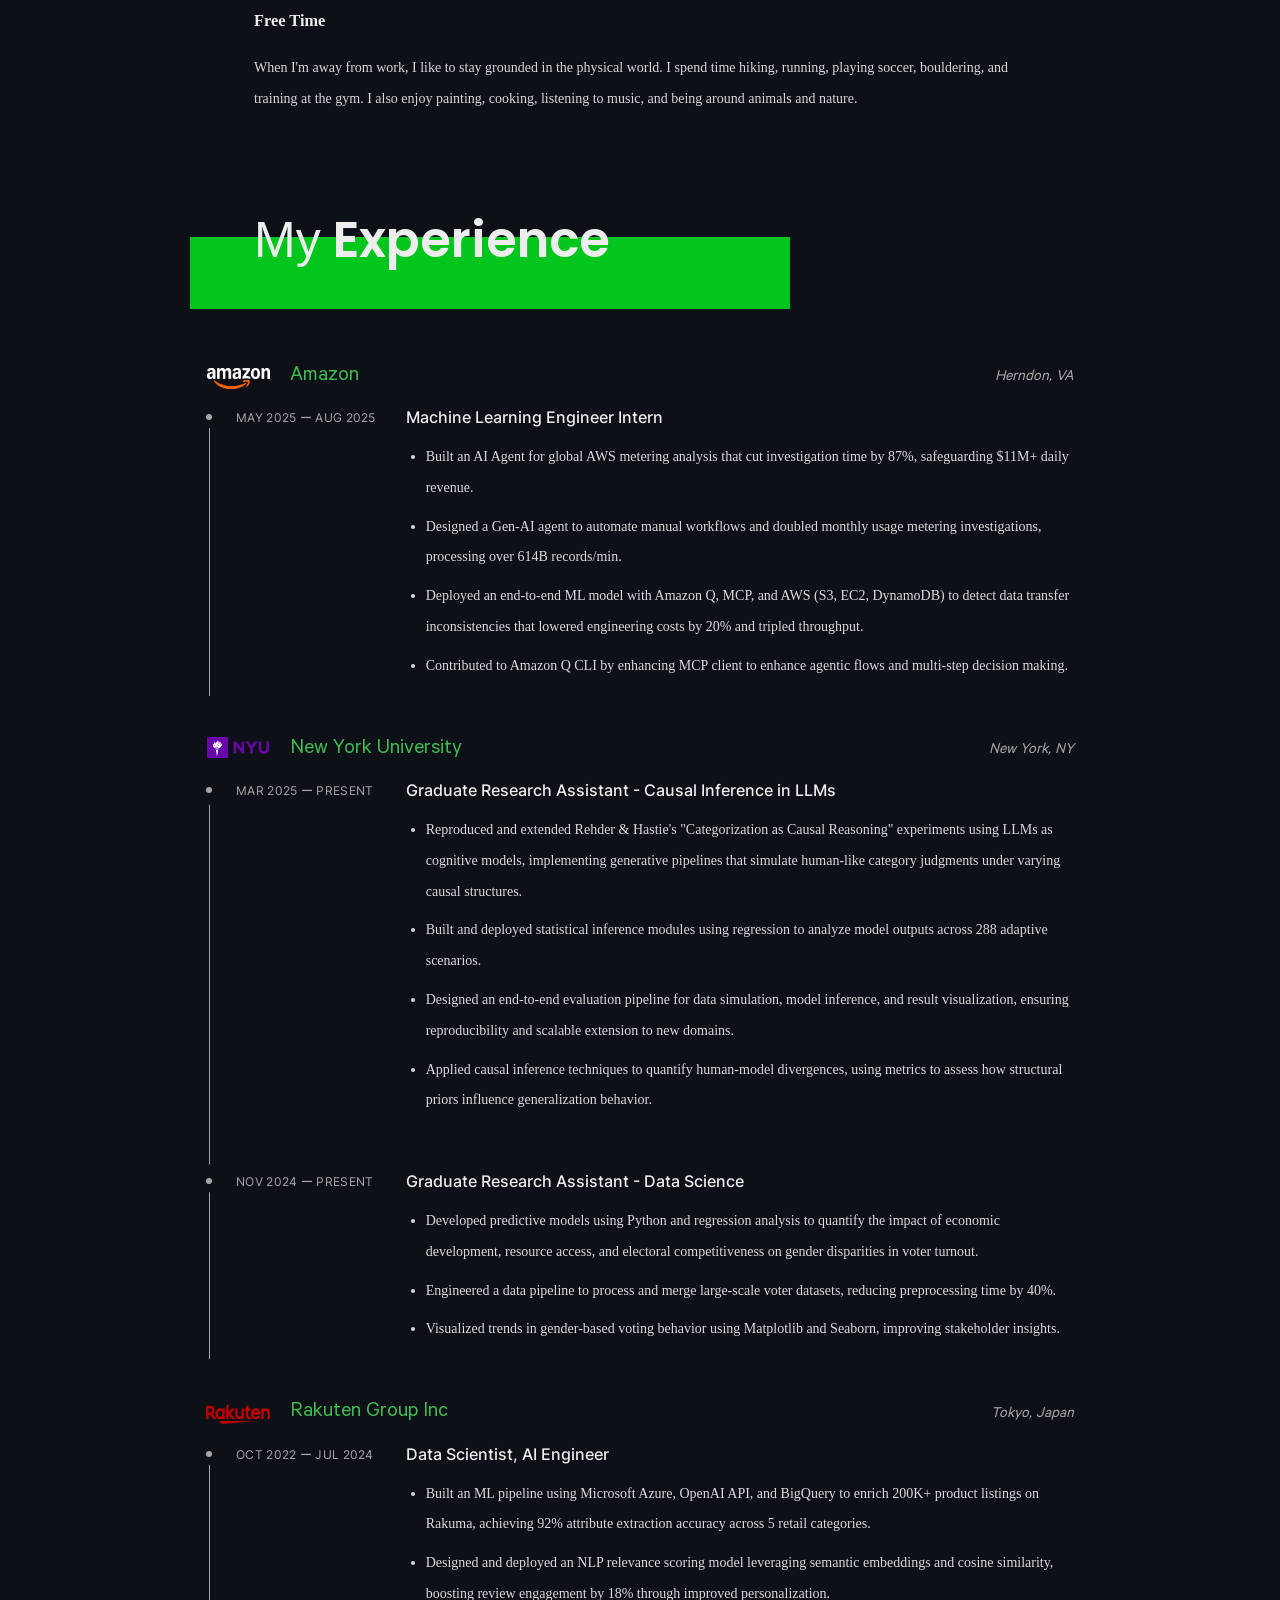
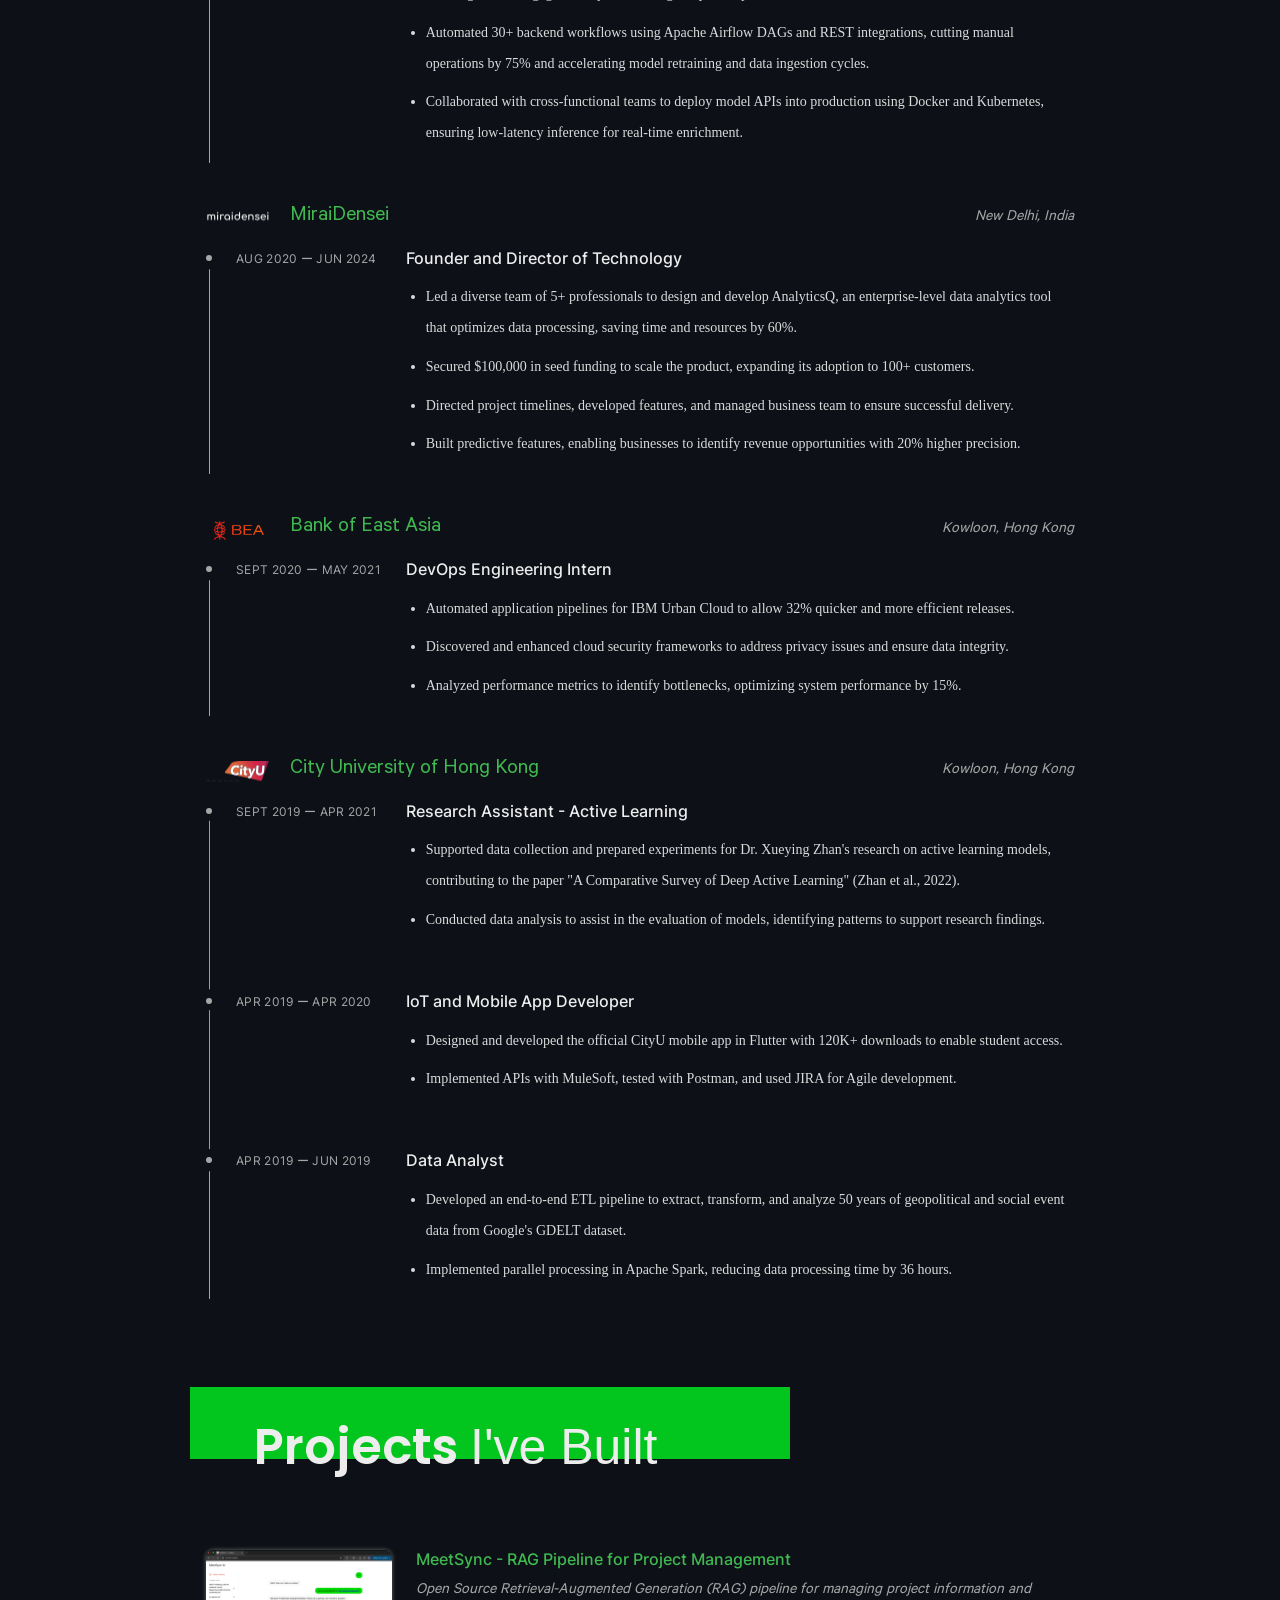
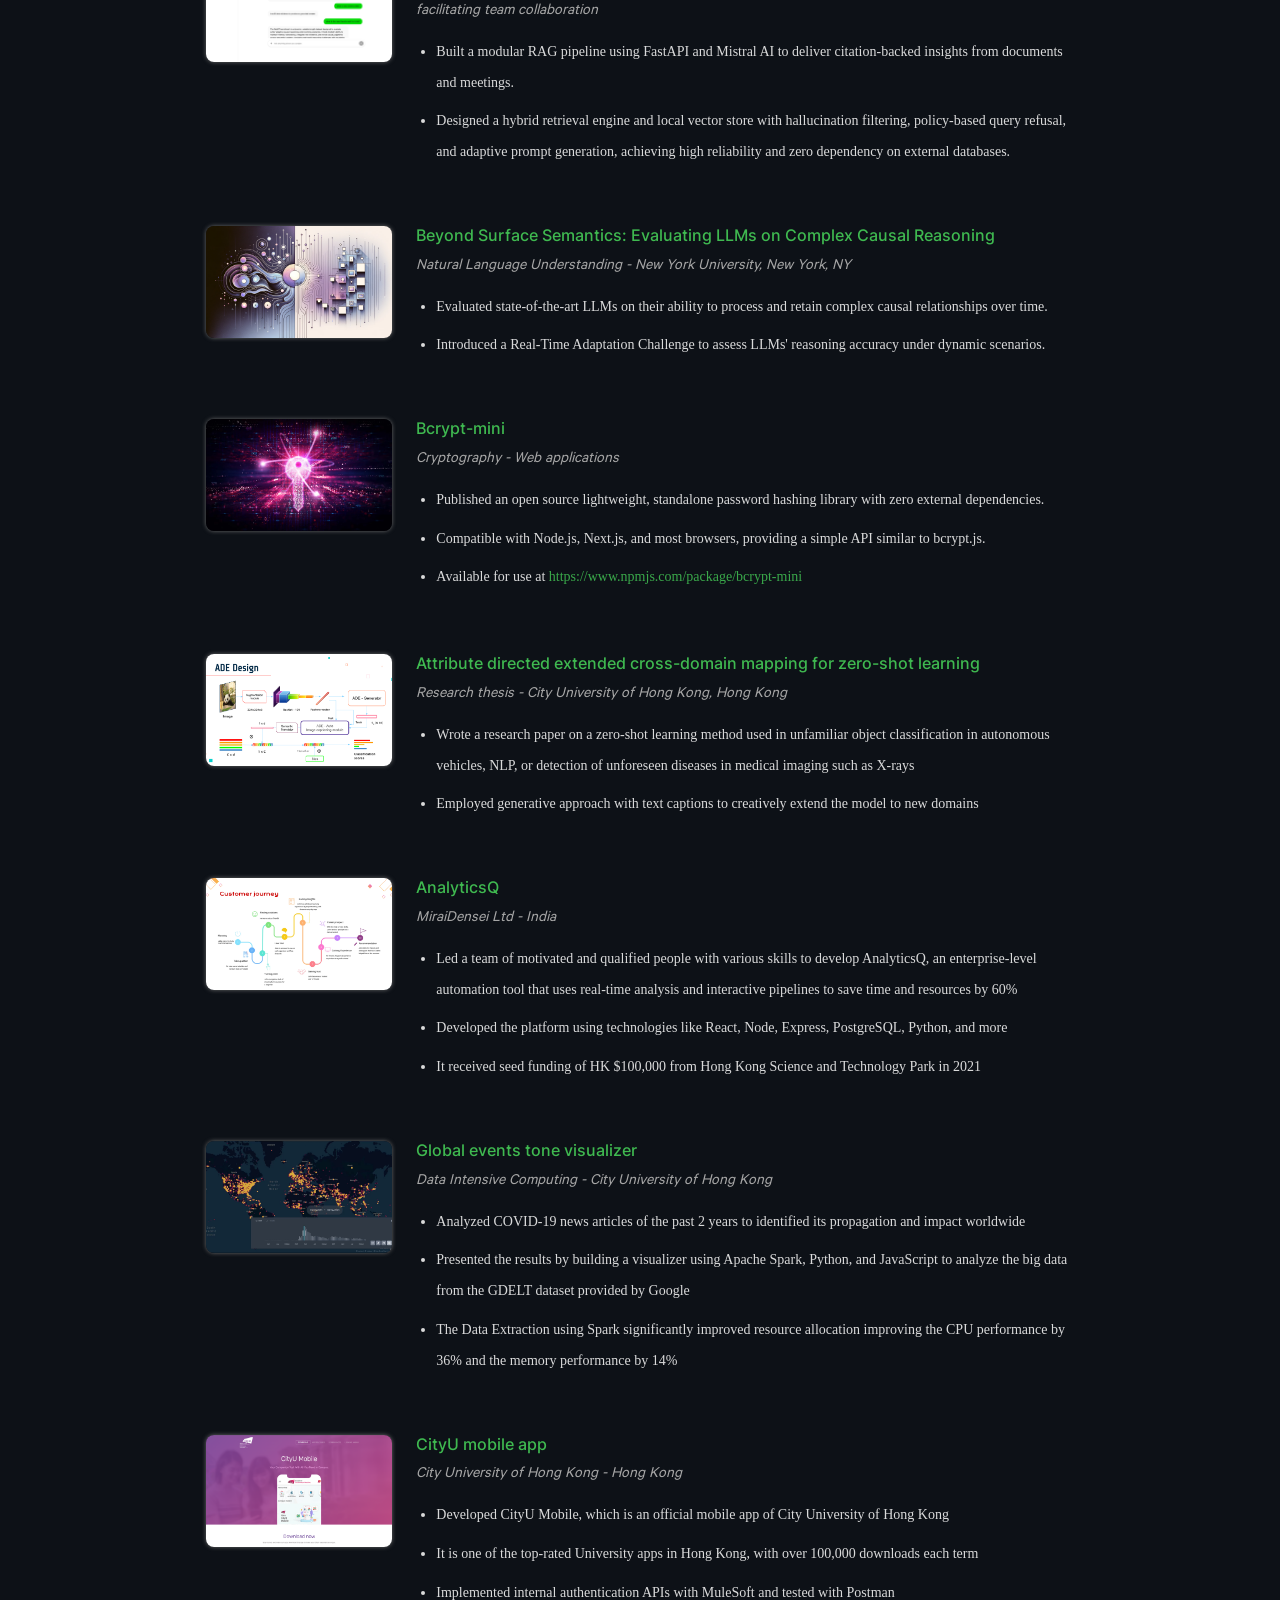
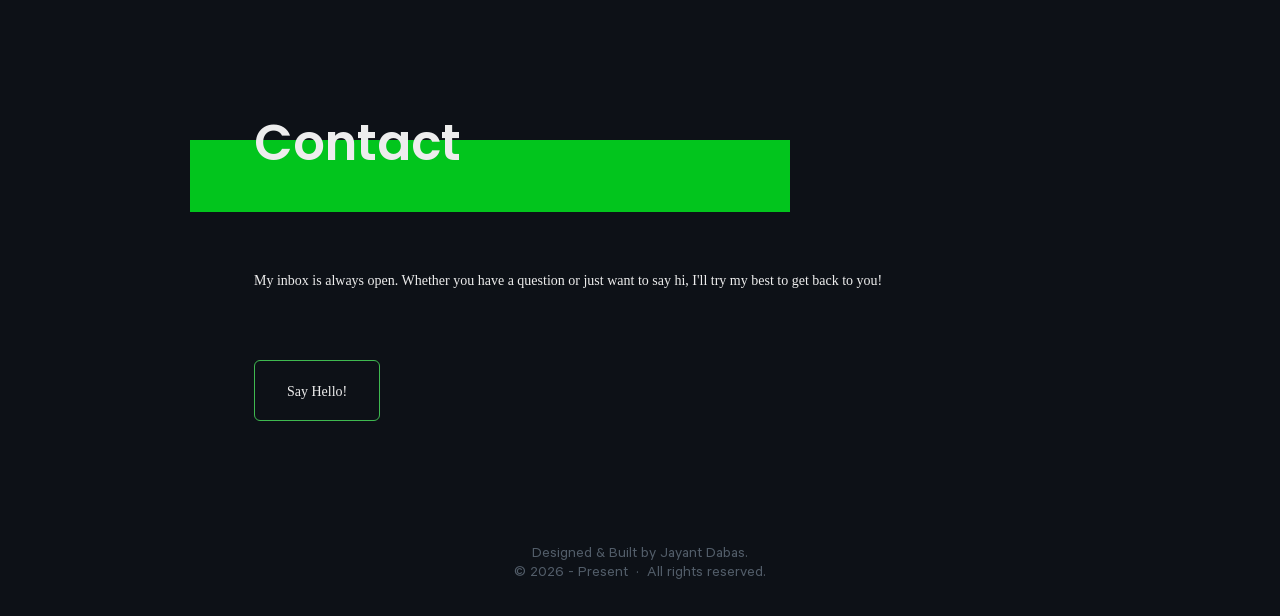
==== commit 87db40bf: "project - meetsync" ====
--- a/index.html
+++ b/index.html
@@ -486,6 +486,21 @@
       <div class="title">Projects <span style="font-weight: 100;">I&apos;ve Built</span></div>
       <div class="section-body">
         <div class="item">
+          <div class="item-image" style="background-image: url('./assets/image/project_rag_meetsync.png');"></div>
+          <div class="item-body">
+            <div class="item-title"><a target="_blank" rel="noopener noreferrer" href="https://github.com/dabasjayant/rag-meetsync" aria-label="MeetSync - A RAG Pipeline for Project Management">
+              MeetSync - RAG Pipeline for Project Management</a></div>
+            <div class="item-subtitle">Open Source Retrieval-Augmented Generation (RAG) pipeline for managing project information and facilitating team collaboration</div>
+            <div class="item-detail">
+              <ul>
+                <li>Built a modular RAG pipeline using FastAPI and Mistral AI to deliver citation-backed insights from documents and meetings.</li>
+                <li>Designed a hybrid retrieval engine and local vector store with hallucination filtering, policy-based query refusal, and adaptive prompt generation, achieving high reliability and zero dependency on external databases.</li>
+              </ul>
+            </div>
+          </div>
+        </div>
+
+        <div class="item">
           <div class="item-image" style="background-image: url('./assets/image/project_beyond_semantics.png');"></div>
           <div class="item-body">
             <div class="item-title"><a target="_blank" rel="noopener noreferrer" href="#" aria-label="Attribute directed exteded cross-domain mapping for zero-shot learning">
